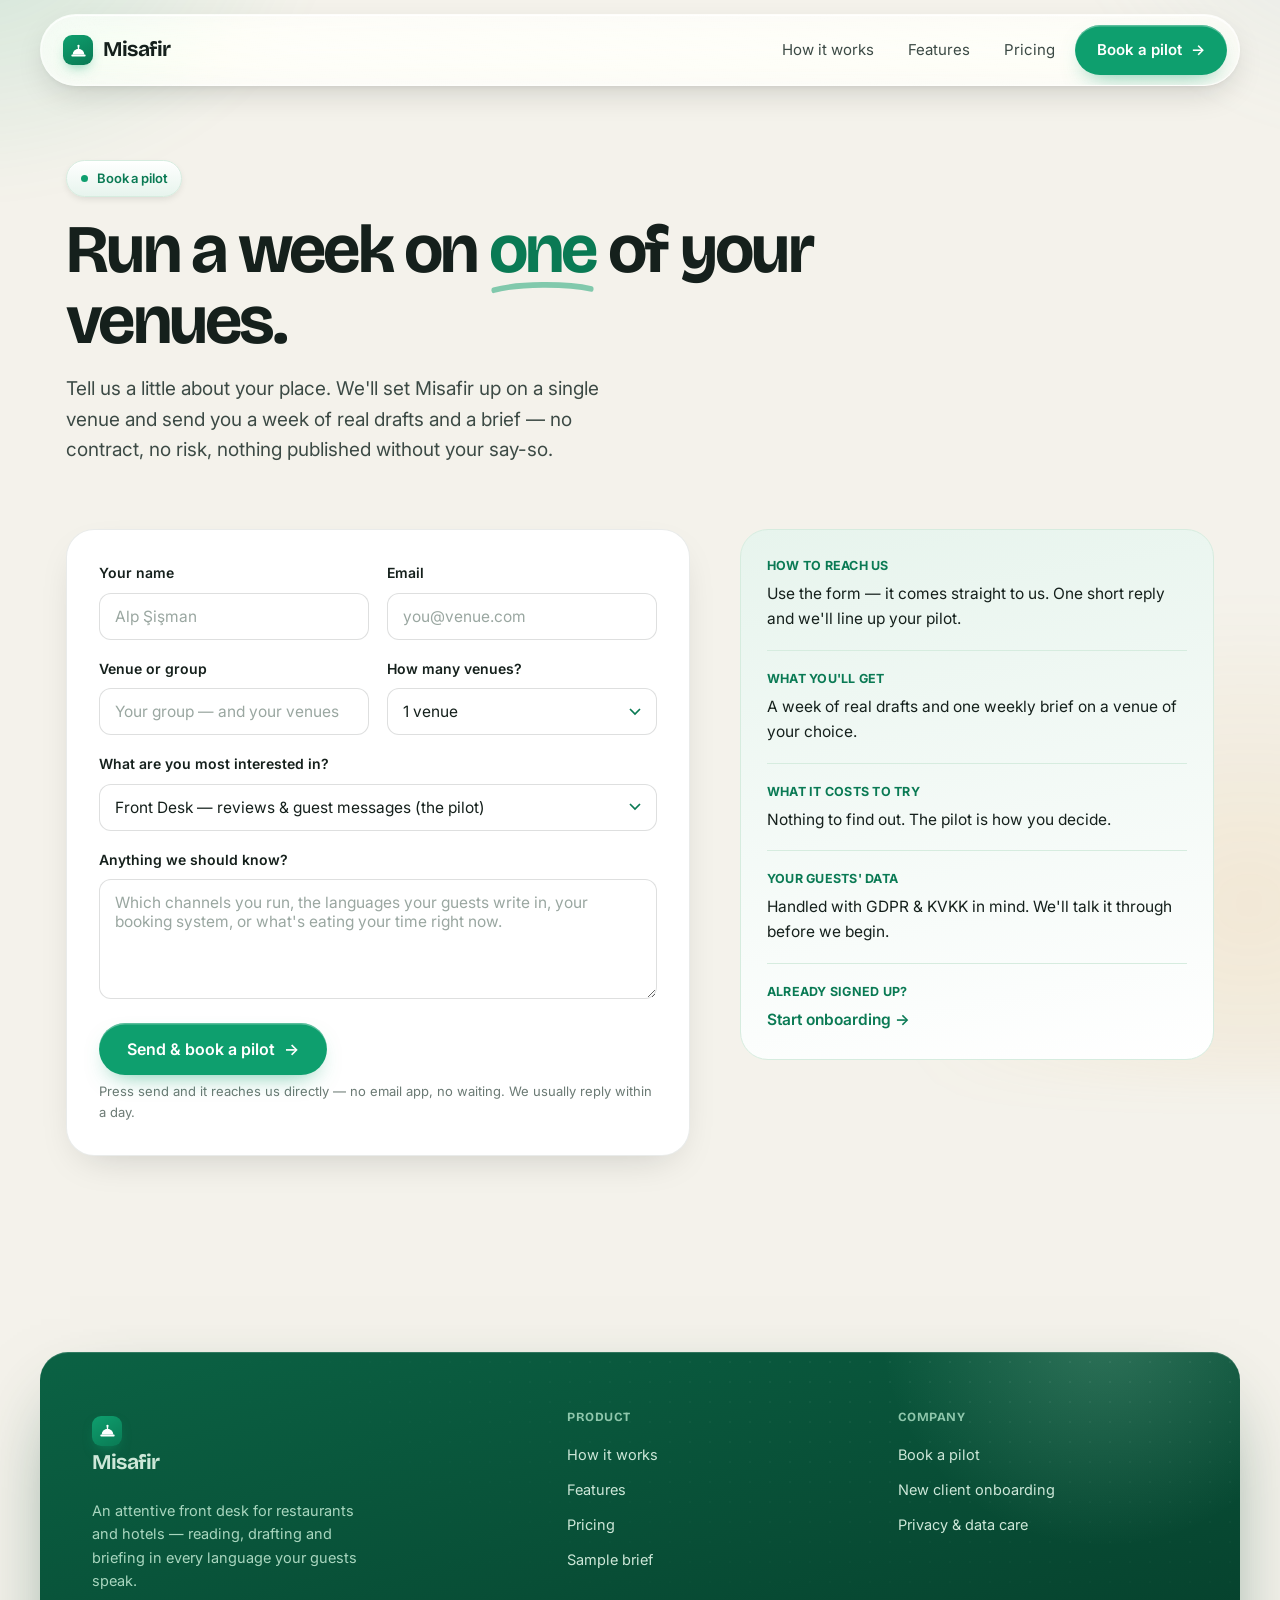
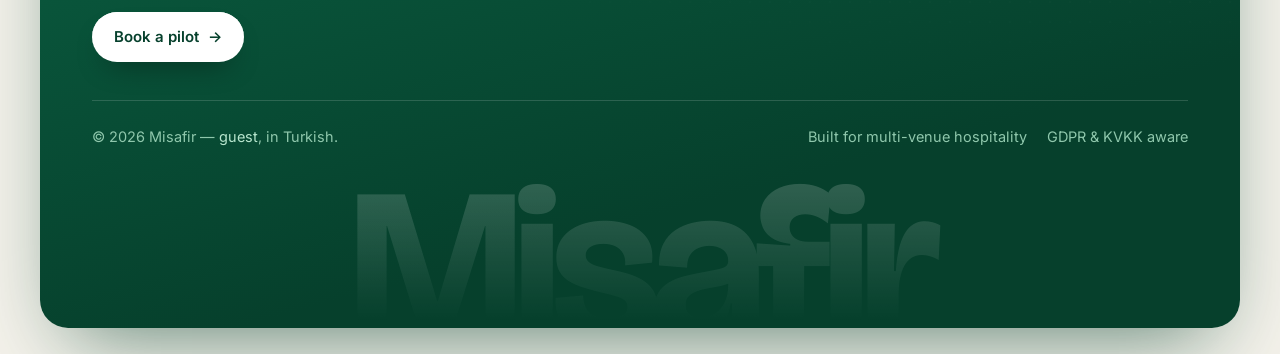
==== contact.html @ 1660e2fe "Finish pass: premium dark footer, hero texture, micro-detail polish The page previously fizzled out " ====
<!DOCTYPE html>
<html lang="en">
<head>
<meta charset="UTF-8" />
<meta name="viewport" content="width=device-width, initial-scale=1.0" />
<title>Book a pilot — Misafir</title>
<meta name="description" content="Book a Misafir pilot. Tell us about your venue or group and we'll set up a week of real drafts and a brief on one of your venues — no contract, no risk." />
<meta property="og:title" content="Book a Misafir pilot" />
<meta property="og:description" content="Tell us about your venues. We'll run a week on one of them and show you real drafts and a brief." />
<link rel="icon" href="favicon.svg" type="image/svg+xml" />
<script>document.documentElement.className+=' js';</script>
<link rel="preconnect" href="https://fonts.googleapis.com">
<link rel="preconnect" href="https://fonts.gstatic.com" crossorigin>
<link href="https://fonts.googleapis.com/css2?family=Bricolage+Grotesque:opsz,wght@12..96,400;12..96,500;12..96,600;12..96,700&family=Inter:wght@400;500;600;700&display=swap" rel="stylesheet">
<link rel="stylesheet" href="assets/style.css" />
</head>
<body>

<nav>
  <div class="wrap nav-inner">
    <a href="index.html" class="brand"><span class="mark"><svg viewBox="0 0 28 28" fill="currentColor" aria-hidden="true"><circle cx="14" cy="7.4" r="1.7"/><rect x="13.1" y="8.4" width="1.8" height="4" rx="0.9"/><path d="M5.5 20a8.5 8.5 0 0 1 17 0Z"/><rect x="3.4" y="19.9" width="21.2" height="2.9" rx="1.45"/></svg></span>Misafir</a>
    <button class="nav-toggle" aria-label="Menu" aria-expanded="false"><span></span><span></span><span></span></button>
    <div class="nav-links">
      <a href="how-it-works.html" data-page="how-it-works.html">How it works</a>
      <a href="index.html#features">Features</a>
      <a href="pricing.html" data-page="pricing.html">Pricing</a>
      <a href="contact.html" class="btn">Book a pilot <span class="arr">→</span></a>
    </div>
  </div>
</nav>

<main>
<header class="page-hero">
  <div class="wrap">
    <span class="eyebrow"><span class="dot"></span>Book a pilot</span>
    <h1 style="margin-top:18px">Run a week on <em>one</em> of your venues.</h1>
    <p>Tell us a little about your place. We'll set Misafir up on a single venue and send you a week of real drafts and a brief — no contract, no risk, nothing published without your say-so.</p>
  </div>
</header>

<section style="padding:24px 0 100px">
  <div class="wrap">
    <div class="contact-cols">
      <div class="card-pad reveal">
        <form id="contact-form" novalidate>
          <div class="form-grid">
            <div class="field"><label>Your name</label><input id="name" name="name" type="text" placeholder="Alp Şişman" required /></div>
            <div class="field"><label>Email</label><input id="email" name="email" type="email" placeholder="you@venue.com" required /></div>
            <div class="field"><label>Venue or group</label><input id="venue" name="venue" type="text" placeholder="Your group — and your venues" /></div>
            <div class="field"><label>How many venues?</label>
              <select id="venues" name="venues"><option>1 venue</option><option>2–3 venues</option><option>4–6 venues</option><option>7+ venues</option></select>
            </div>
            <div class="field full"><label>What are you most interested in?</label>
              <select id="tier" name="tier">
                <option>Front Desk — reviews &amp; guest messages (the pilot)</option>
                <option>Front of House — adds reservations &amp; social</option>
                <option>Maison — adds the weekly owner's brief</option>
                <option>Not sure yet — help me pick</option>
              </select>
            </div>
            <div class="field full"><label>Anything we should know?</label><textarea id="message" name="message" placeholder="Which channels you run, the languages your guests write in, your booking system, or what's eating your time right now."></textarea></div>
          </div>
          <div class="hero-cta" style="margin-top:24px"><button type="submit" class="btn btn-lg">Send &amp; book a pilot <span class="arr">→</span></button></div>
          <p class="form-note">Press send and it reaches us directly — no email app, no waiting. We usually reply within a day.</p>
          <div id="form-status" class="form-status"></div>
        </form>
      </div>

      <aside class="aside-card reveal d1">
        <div class="item"><div class="k">How to reach us</div><div class="v">Use the form — it comes straight to us. One short reply and we'll line up your pilot.</div></div>
        <div class="item"><div class="k">What you'll get</div><div class="v">A week of real drafts and one weekly brief on a venue of your choice.</div></div>
        <div class="item"><div class="k">What it costs to try</div><div class="v">Nothing to find out. The pilot is how you decide.</div></div>
        <div class="item"><div class="k">Your guests' data</div><div class="v">Handled with GDPR &amp; KVKK in mind. We'll talk it through before we begin.</div></div>
        <div class="item"><div class="k">Already signed up?</div><div class="v"><a href="onboarding.html" style="color:var(--brand-deep);font-weight:600">Start onboarding →</a></div></div>
      </aside>
    </div>
  </div>
</section>
</main>

<footer>
  <div class="foot-card">
    <div class="foot-grid">
      <div class="col foot-about">
        <a href="index.html" class="brand"><span class="mark"><svg viewBox="0 0 28 28" fill="currentColor" aria-hidden="true"><circle cx="14" cy="7.4" r="1.7"/><rect x="13.1" y="8.4" width="1.8" height="4" rx="0.9"/><path d="M5.5 20a8.5 8.5 0 0 1 17 0Z"/><rect x="3.4" y="19.9" width="21.2" height="2.9" rx="1.45"/></svg></span>Misafir</a>
        <p>An attentive front desk for restaurants and hotels — reading, drafting and briefing in every language your guests speak.</p>
        <a href="contact.html" class="btn foot-cta">Book a pilot <span class="arr">→</span></a>
      </div>
      <div class="col">
        <h4>Product</h4>
        <a href="how-it-works.html">How it works</a>
        <a href="index.html#features">Features</a>
        <a href="pricing.html">Pricing</a>
        <a href="sample-brief.html">Sample brief</a>
      </div>
      <div class="col">
        <h4>Company</h4>
        <a href="contact.html">Book a pilot</a>
        <a href="onboarding.html">New client onboarding</a>
        <a href="how-it-works.html#trust">Privacy &amp; data care</a>
      </div>
    </div>
    <div class="foot-bottom">
      <div>© <span data-year>2026</span> Misafir — <em>guest</em>, in Turkish.</div>
      <div class="legal"><span>Built for multi-venue hospitality</span><span>GDPR &amp; KVKK aware</span></div>
    </div>
    <div class="foot-mark" aria-hidden="true">Misafir</div>
  </div>
</footer>

<script src="assets/main.js"></script>
</body>
</html>
---- assets/style.css ----
/* ============================================================
   Misafir — AI maître for hospitality
   Design system v2 · "bright atelier"
   Warm-white canvas · emerald accent · big type · soft depth
   ============================================================ */

:root{
  /* surfaces */
  --bg:#F4F2EB;            /* warm paper */
  --bg-2:#FBFAF6;          /* raised */
  --card:#FFFFFF;
  --ink:#15201C;           /* near-black green */
  --ink-2:#3C4A45;
  --muted:#6B7A74;
  --line:rgba(21,32,28,0.09);
  --line-2:rgba(21,32,28,0.14);

  /* brand */
  --brand:#0E9F6E;
  --brand-deep:#0A7A54;
  --brand-ink:#06402C;
  --brand-soft:#E7F4ED;
  --brand-soft-2:#D6ECDF;
  --mint:#B8E6CE;
  --amber:#E5A23B;
  --coral:#F0735A;
  --sky:#7FB8C9;

  /* layout */
  --maxw:1200px;
  --r-sm:12px;
  --r:18px;
  --r-lg:28px;
  --r-pill:999px;

  /* depth */
  --sh-sm:0 1px 2px rgba(16,24,21,.05), 0 4px 12px -4px rgba(16,24,21,.08);
  --sh:0 14px 40px -18px rgba(16,24,21,.22);
  --sh-lg:0 40px 80px -28px rgba(16,24,21,.28);
  --sh-brand:0 24px 60px -22px rgba(14,159,110,.5);

  --ease:cubic-bezier(.18,.86,.36,1);
  --ease-spring:cubic-bezier(.34,1.4,.5,1);
}

*{box-sizing:border-box;margin:0;padding:0}
html{scroll-behavior:smooth}
body{
  background:var(--bg);
  color:var(--ink);
  font-family:"Inter",system-ui,-apple-system,sans-serif;
  font-size:17px;line-height:1.6;
  -webkit-font-smoothing:antialiased;
  text-rendering:optimizeLegibility;
  overflow-x:hidden;position:relative;min-height:100vh;
}
/* soft colour-mesh that lives behind everything */
body::before{
  content:"";position:fixed;inset:-20%;z-index:0;pointer-events:none;
  background:
    radial-gradient(34% 36% at 12% 8%, rgba(14,159,110,0.16), transparent 60%),
    radial-gradient(30% 34% at 92% 4%, rgba(127,184,201,0.14), transparent 62%),
    radial-gradient(36% 40% at 84% 86%, rgba(229,162,59,0.12), transparent 60%);
  filter:blur(20px);
  animation:mesh 26s ease-in-out infinite alternate;
}
@keyframes mesh{from{transform:translate3d(-1.5%,-1%,0) scale(1)}to{transform:translate3d(1.5%,2%,0) scale(1.08)}}
main,nav,footer{position:relative;z-index:1}

h1,h2,h3,h4{font-family:"Bricolage Grotesque","Inter",sans-serif;font-weight:600;line-height:1.04;letter-spacing:-0.03em;color:var(--ink)}
h1{font-weight:700}
em{font-style:normal;color:var(--brand-deep)}
a{color:inherit;text-decoration:none}
img,svg{display:block;max-width:100%}

.wrap{max-width:var(--maxw);margin:0 auto;padding:0 26px}
.eyebrow{display:inline-flex;align-items:center;gap:9px;font-size:13px;font-weight:600;letter-spacing:-0.01em;color:var(--brand-deep);background:var(--brand-soft);border:1px solid var(--brand-soft-2);padding:7px 14px;border-radius:var(--r-pill)}
.eyebrow .dot{width:7px;height:7px;border-radius:50%;background:var(--brand);box-shadow:0 0 0 0 rgba(14,159,110,.5);animation:beacon 2.6s var(--ease) infinite}
@keyframes beacon{0%{box-shadow:0 0 0 0 rgba(14,159,110,.45)}70%{box-shadow:0 0 0 8px rgba(14,159,110,0)}100%{box-shadow:0 0 0 0 rgba(14,159,110,0)}}
.muted{color:var(--muted)}
.center{text-align:center}

/* ---------- buttons ---------- */
.btn{
  position:relative;overflow:hidden;
  display:inline-flex;align-items:center;gap:9px;
  background:var(--brand);color:#fff;font-weight:600;font-size:15px;font-family:"Inter",sans-serif;
  padding:13px 22px;border-radius:var(--r-pill);border:none;cursor:pointer;
  transition:transform .2s var(--ease),box-shadow .2s var(--ease),background .2s var(--ease);
  box-shadow:0 10px 24px -12px rgba(14,159,110,.7);
}
.btn::after{content:"";position:absolute;top:0;left:-130%;width:55%;height:100%;background:linear-gradient(100deg,transparent,rgba(255,255,255,.45),transparent);transform:skewX(-18deg);transition:left .6s var(--ease);pointer-events:none}
.btn:hover::after{left:150%}
.btn:hover{transform:translateY(-2px);background:var(--brand-deep);box-shadow:0 16px 30px -12px rgba(14,159,110,.75)}
.btn:active{transform:translateY(0)}
.btn .arr{transition:transform .2s var(--ease)}
.btn:hover .arr{transform:translateX(4px)}
.btn-ghost{background:var(--card);color:var(--ink);border:1px solid var(--line-2);box-shadow:var(--sh-sm)}
.btn-ghost:hover{background:#fff;border-color:var(--ink);box-shadow:var(--sh-sm)}
.btn-lg{padding:16px 28px;font-size:16px}
.btn-block{width:100%;justify-content:center}

/* ---------- nav · Apple-style liquid glass ---------- */
nav{position:sticky;top:0;z-index:60;padding:14px 16px;transition:padding .3s var(--ease)}
.nav-inner{
  position:relative;overflow:hidden;isolation:isolate;
  display:flex;align-items:center;justify-content:space-between;gap:24px;
  border-radius:var(--r-pill);
  padding:10px 12px 10px 22px;
  /* the glass */
  background:linear-gradient(177deg, rgba(255,255,255,0.55), rgba(255,255,255,0.32));
  backdrop-filter:blur(22px) saturate(200%) brightness(1.07);
  -webkit-backdrop-filter:blur(22px) saturate(200%) brightness(1.07);
  border:1px solid rgba(255,255,255,0.5);
  /* glass thickness: bright inner rim (top-left light) + soft float shadow */
  box-shadow:
    inset 0 1px 1px rgba(255,255,255,0.95),
    inset 0 -8px 18px -10px rgba(255,255,255,0.55),
    inset 0 0 0 1px rgba(255,255,255,0.18),
    0 12px 34px -10px rgba(16,24,21,0.20),
    0 3px 10px -4px rgba(16,24,21,0.10);
  transition:box-shadow .3s var(--ease),background .3s var(--ease),backdrop-filter .3s var(--ease);
}
/* glossy dome highlight across the top edge */
.nav-inner::after{
  content:"";position:absolute;inset:0;border-radius:inherit;pointer-events:none;z-index:0;
  background:radial-gradient(140% 100% at 30% -60%, rgba(255,255,255,0.75), rgba(255,255,255,0) 55%);
  opacity:.7;mix-blend-mode:screen;
}
/* slow liquid specular sweep */
.nav-inner::before{
  content:"";position:absolute;top:-20%;left:-40%;width:45%;height:140%;pointer-events:none;z-index:0;
  background:linear-gradient(105deg, transparent, rgba(255,255,255,0.45) 50%, transparent);
  transform:skewX(-16deg);filter:blur(2px);
  animation:sheen 9s ease-in-out infinite;
}
@keyframes sheen{0%{left:-45%}55%{left:135%}100%{left:135%}}
.nav-inner .brand,.nav-inner .nav-links,.nav-inner .nav-toggle{position:relative;z-index:1}
nav.scrolled .nav-inner{
  background:linear-gradient(177deg, rgba(255,255,255,0.66), rgba(255,255,255,0.44));
  backdrop-filter:blur(28px) saturate(210%) brightness(1.05);
  -webkit-backdrop-filter:blur(28px) saturate(210%) brightness(1.05);
  box-shadow:
    inset 0 1px 1px rgba(255,255,255,1),
    inset 0 -8px 18px -10px rgba(255,255,255,0.6),
    inset 0 0 0 1px rgba(255,255,255,0.22),
    0 16px 40px -10px rgba(16,24,21,0.26),
    0 4px 12px -4px rgba(16,24,21,0.12);
}
@media(prefers-reduced-motion:reduce){.nav-inner::before{display:none}}
.brand{font-family:"Bricolage Grotesque","Inter",sans-serif;font-size:21px;font-weight:700;letter-spacing:-0.02em;display:flex;align-items:center;gap:10px}
.brand .mark{width:30px;height:30px;border-radius:9px;background:linear-gradient(150deg,var(--brand),var(--brand-deep));display:flex;align-items:center;justify-content:center;color:#fff;box-shadow:0 6px 14px -6px rgba(14,159,110,.7);flex:none}
.brand .mark svg{width:19px;height:19px}
.nav-links{display:flex;gap:6px;align-items:center;font-size:15px}
.nav-links a:not(.btn){color:var(--ink-2);padding:9px 14px;border-radius:var(--r-pill);transition:background .15s ease,color .15s ease}
.nav-links a:not(.btn):hover{background:rgba(21,32,28,.05);color:var(--ink)}
.nav-links a.active{color:var(--brand-deep)}
.nav-toggle{display:none;background:none;border:none;cursor:pointer;width:30px;height:24px;position:relative}
.nav-toggle span{position:absolute;left:0;right:0;height:2px;background:var(--ink);border-radius:2px;transition:transform .3s var(--ease),opacity .2s ease}
.nav-toggle span:nth-child(1){top:3px}.nav-toggle span:nth-child(2){top:11px}.nav-toggle span:nth-child(3){top:19px}
.nav-toggle.open span:nth-child(1){transform:translateY(8px) rotate(45deg)}
.nav-toggle.open span:nth-child(2){opacity:0}
.nav-toggle.open span:nth-child(3){transform:translateY(-8px) rotate(-45deg)}
@media(max-width:840px){
  /* on mobile the nav bar must NOT be a containing block (backdrop-filter) or
     clip (overflow) the fixed menu, and must not paint the liquid sheen */
  .nav-inner{overflow:visible;backdrop-filter:none;-webkit-backdrop-filter:none;background:rgba(251,250,246,0.96);box-shadow:var(--sh-sm)}
  .nav-inner::before,.nav-inner::after{display:none}
  nav.scrolled .nav-inner{backdrop-filter:none;-webkit-backdrop-filter:none;background:rgba(251,250,246,0.98);box-shadow:var(--sh)}
  /* these selectors match the .nav-inner … z-index helper's specificity and come
     later, so they actually win (the toggle must sit ABOVE the open menu, and the
     menu must be genuinely fixed rather than the helper's position:relative) */
  .nav-inner .nav-toggle{display:block;z-index:80;margin-right:8px}
  .nav-inner .nav-links{position:fixed;inset:0;width:100%;height:100vh;height:100svh;
    flex-direction:column;justify-content:center;align-items:flex-start;gap:6px;
    background:var(--bg-2);padding:0 40px;
    transform:translateX(100%);transition:transform .38s var(--ease);z-index:70}
  .nav-inner .nav-links.open{transform:translateX(0)}
  .nav-links a:not(.btn){font-family:"Bricolage Grotesque","Inter",sans-serif;font-size:26px;padding:14px 0}
  .nav-links .btn{margin-top:18px}
}

/* ---------- section rhythm ---------- */
section{padding:108px 0;position:relative}
.tint{background:var(--bg-2)}
.brandband{background:var(--brand-ink);color:#EAF4EE}
.sec-head{max-width:54ch;margin-bottom:56px}
.sec-head.center{margin-left:auto;margin-right:auto;text-align:center}
.sec-head h2{font-size:clamp(32px,5vw,54px);margin-top:18px;letter-spacing:-0.035em}
.sec-head p{margin-top:18px;color:var(--muted);font-size:19px;max-width:46ch}
.sec-head.center p{margin-left:auto;margin-right:auto}

/* ---------- hero ---------- */
.hero{padding:64px 0 90px;position:relative;overflow:hidden}
.hero-grid{display:grid;grid-template-columns:1.04fr .96fr;gap:54px;align-items:center}
@media(max-width:940px){.hero-grid{grid-template-columns:1fr;gap:48px}}
.hero-copy{max-width:40ch}
.welcome-line{display:flex;align-items:center;gap:12px;margin-bottom:22px;flex-wrap:wrap}
.welcome-word{font-family:"Bricolage Grotesque","Inter",sans-serif;font-weight:600;font-size:clamp(20px,2.6vw,26px);color:var(--brand-deep);min-height:1.2em;transition:opacity .42s var(--ease),transform .42s var(--ease),filter .42s var(--ease)}
.welcome-tag{font-size:14px;color:var(--muted)}
h1.title{font-size:clamp(40px,4.9vw,60px);line-height:1.03;letter-spacing:-0.035em}
.lede{margin-top:24px;font-size:20px;color:var(--ink-2);max-width:42ch;line-height:1.5}
.hero-cta{margin-top:34px;display:flex;gap:13px;align-items:center;flex-wrap:wrap}
.trust{margin-top:24px;display:flex;align-items:center;gap:10px;font-size:14px;color:var(--muted)}
.trust .av{display:flex}
.trust .av span{width:26px;height:26px;border-radius:50%;border:2px solid var(--bg);margin-left:-8px;background:var(--mint);display:flex;align-items:center;justify-content:center;font-size:11px;font-weight:600;color:var(--brand-ink)}
.trust .av span:first-child{margin-left:0}

/* live multilingual ticker */
.ticker{margin-top:20px;display:inline-flex;align-items:center;gap:11px;font-size:14px;background:var(--card);border:1px solid var(--line);border-radius:var(--r-pill);padding:9px 17px;box-shadow:var(--sh-sm);max-width:100%}
.ticker .label{display:inline-flex;align-items:center;gap:7px;font-weight:700;color:var(--brand-deep);white-space:nowrap}
.ticker .label i{width:7px;height:7px;border-radius:50%;background:var(--brand);box-shadow:0 0 0 0 rgba(14,159,110,.5);animation:beacon 1.8s infinite}
.ticker [data-ticker]{color:var(--ink-2);transition:opacity .35s var(--ease),transform .35s var(--ease);white-space:nowrap;overflow:hidden;text-overflow:ellipsis}

/* "what happens next" micro-flow */
.next-flow{margin-top:24px;display:flex;flex-wrap:wrap;gap:10px 20px}
.next-flow .nx{display:inline-flex;align-items:center;gap:9px;font-size:13.5px;color:var(--ink-2)}
.next-flow .nx b{display:inline-flex;align-items:center;justify-content:center;width:21px;height:21px;border-radius:50%;background:var(--brand-soft);color:var(--brand-deep);font-size:12px;font-weight:700;flex:none}

/* multilingual callout */
.callout{text-align:center}
.callout h2{font-size:clamp(30px,4.6vw,52px);max-width:20ch;margin:0 auto;letter-spacing:-0.035em}
.callout p{margin:18px auto 0;color:var(--muted);font-size:19px;max-width:46ch}
.callout .langs{display:flex;gap:9px;justify-content:center;flex-wrap:wrap;margin-top:26px}
.callout .langs span{background:var(--card);border:1px solid var(--line);border-radius:var(--r-pill);padding:9px 17px;font-size:15px;font-weight:600;color:var(--ink);box-shadow:var(--sh-sm);display:inline-flex;align-items:center;gap:8px}

/* "built for you if" */
.foryou{display:grid;grid-template-columns:repeat(2,1fr);gap:14px 34px;max-width:820px}
@media(max-width:640px){.foryou{grid-template-columns:1fr}}
.foryou li{list-style:none;display:flex;gap:13px;align-items:flex-start;font-size:16.5px;color:var(--ink-2)}
.foryou li svg{width:22px;height:22px;color:var(--brand);flex:none;margin-top:1px}

/* reassurance badges */
.reassure{display:flex;flex-wrap:wrap;justify-content:center;gap:10px;margin-top:26px}
.reassure span{display:inline-flex;align-items:center;gap:8px;font-size:13.5px;font-weight:600;color:var(--brand-deep);background:var(--brand-soft);border:1px solid var(--brand-soft-2);border-radius:var(--r-pill);padding:9px 15px}
.reassure span svg{width:15px;height:15px}

/* founding band */
.founding{position:relative;overflow:hidden;background:var(--bg-2);border:1px solid var(--line);border-radius:var(--r-lg);padding:44px;display:grid;grid-template-columns:1.3fr .7fr;gap:30px;align-items:center;box-shadow:var(--sh-sm)}
@media(max-width:760px){.founding{grid-template-columns:1fr;text-align:center;padding:34px}}
.founding h3{font-size:clamp(24px,3.2vw,34px);letter-spacing:-0.03em}
.founding p{margin-top:12px;color:var(--muted);font-size:16.5px;max-width:46ch}
@media(max-width:760px){.founding p{margin-left:auto;margin-right:auto}}
.founding .badge{justify-self:end}
@media(max-width:760px){.founding .badge{justify-self:center}}
.founding .badge .pill{display:inline-flex;align-items:center;gap:9px;background:var(--brand-soft);color:var(--brand-deep);border:1px solid var(--brand-soft-2);border-radius:var(--r-pill);padding:10px 18px;font-weight:700;font-size:14px}
.founding .badge .pill i{width:8px;height:8px;border-radius:50%;background:var(--brand);animation:beacon 2s infinite}

/* sample brief document */
.doc{max-width:780px;margin:0 auto;background:var(--card);border:1px solid var(--line);border-radius:var(--r-lg);box-shadow:var(--sh-lg);overflow:hidden}
.doc-head{padding:26px 30px;border-bottom:1px solid var(--line);display:flex;justify-content:space-between;align-items:flex-start;gap:16px;background:linear-gradient(180deg,var(--brand-soft),#fff)}
.doc-head h3{font-size:22px}
.doc-head .meta{font-size:13px;color:var(--muted);margin-top:4px}
.doc-head .score{text-align:right;flex:none}
.doc-head .score .n{font-family:"Bricolage Grotesque","Inter",sans-serif;font-weight:700;font-size:30px;color:var(--brand-deep);line-height:1}
.doc-head .score .s{font-size:12px;color:var(--muted)}
.doc-sec{padding:22px 30px;border-bottom:1px solid var(--line)}
.doc-sec:last-child{border-bottom:none}
.doc-sec h4{font-size:12.5px;letter-spacing:.04em;text-transform:uppercase;color:var(--muted);margin-bottom:14px}
.vrow{display:flex;align-items:center;justify-content:space-between;gap:14px;padding:11px 0;border-bottom:1px solid var(--line);font-size:15px}
.vrow:last-child{border-bottom:none}
.vrow .vn{font-weight:600}
.vrow .vt{color:var(--muted);font-size:13.5px}
.vrow .vr{font-family:"Bricolage Grotesque","Inter",sans-serif;font-weight:700;color:var(--ink);display:flex;align-items:center;gap:6px}
.vrow .trend{font-size:12px;font-weight:700;padding:2px 8px;border-radius:var(--r-pill)}
.trend.up{background:var(--brand-soft);color:var(--brand-deep)}
.trend.down{background:#FDE7E2;color:#C0432C}
.trend.flat{background:#EFEDE6;color:var(--muted)}
.theme{display:flex;align-items:center;gap:10px;padding:9px 0;font-size:14.5px;color:var(--ink-2)}
.theme .dot2{width:8px;height:8px;border-radius:50%;flex:none}
.todo{display:flex;gap:11px;padding:10px 0;font-size:15px;color:var(--ink)}
.todo .num{width:22px;height:22px;border-radius:50%;background:var(--brand);color:#fff;font-size:12px;font-weight:700;display:flex;align-items:center;justify-content:center;flex:none}
.doc-note{text-align:center;font-size:13.5px;color:var(--muted);margin-top:18px}

/* hero visual: the morning brief, light */
.hero-visual{position:relative}
.float-chip{position:absolute;z-index:3;background:var(--card);border:1px solid var(--line);box-shadow:var(--sh);border-radius:14px;padding:10px 14px;font-size:13.5px;font-weight:500;display:flex;align-items:center;gap:9px;white-space:nowrap}
.float-chip .flag{width:22px;height:22px;border-radius:50%;background:var(--brand-soft);display:flex;align-items:center;justify-content:center;font-size:12px}
.float-chip.one{top:-22px;right:26px;animation:bob 5s var(--ease) infinite}
.float-chip.two{bottom:-22px;left:10px;animation:bob 6s var(--ease) infinite .6s}
.float-chip.three{bottom:-22px;right:34px;animation:bob 5.5s var(--ease) infinite .3s}
@media(max-width:520px){.float-chip.three{display:none}}
@keyframes bob{0%,100%{transform:translateY(0)}50%{transform:translateY(-9px)}}

.panel{background:var(--card);border:1px solid var(--line);border-radius:var(--r-lg);box-shadow:var(--sh-lg);overflow:hidden}
.panel-top{display:flex;align-items:center;justify-content:space-between;padding:16px 20px;border-bottom:1px solid var(--line)}
.panel-top .t{font-family:"Bricolage Grotesque","Inter",sans-serif;font-weight:600;font-size:16px;display:flex;align-items:center;gap:9px}
.panel-top .t .ic{width:24px;height:24px;border-radius:7px;background:var(--brand-soft);display:flex;align-items:center;justify-content:center;color:var(--brand-deep)}
.panel-top .d{font-size:12.5px;color:var(--muted)}
.panel-body{padding:8px 20px 18px}
.brief-row{display:flex;gap:12px;padding:13px 0;border-bottom:1px solid var(--line);align-items:flex-start;font-size:14.5px}
.brief-row:last-child{border-bottom:none}
.js .brief-row{opacity:0;animation:fadeUp .6s var(--ease) forwards}
.js .brief-row:nth-child(1){animation-delay:.45s}
.js .brief-row:nth-child(2){animation-delay:.6s}
.js .brief-row:nth-child(3){animation-delay:.75s}
.js .brief-row:nth-child(4){animation-delay:.9s}
.chip{flex:none;font-size:10.5px;font-weight:700;letter-spacing:.04em;text-transform:uppercase;padding:4px 9px;border-radius:7px;white-space:nowrap}
.chip.red{background:#FDE7E2;color:#C0432C}
.chip.green{background:var(--brand-soft);color:var(--brand-deep)}
.chip.amber{background:#FBEFD6;color:#9A6A12}
.brief-row .body{color:var(--ink-2)}
.brief-row .body b{color:var(--ink);font-weight:600}
.panel-foot{display:flex;align-items:center;gap:8px;padding:14px 20px;background:var(--brand-soft);font-size:13px;color:var(--brand-ink);font-weight:500}

/* ---------- logo / channel marquee ---------- */
.channels{padding:30px 0;border-top:1px solid var(--line);border-bottom:1px solid var(--line);background:var(--bg-2)}
.channels .wrap{display:flex;align-items:center;gap:26px}
.channels .lbl{flex:none;color:var(--muted);font-size:13px;font-weight:500}
.marquee{position:relative;overflow:hidden;flex:1;-webkit-mask:linear-gradient(90deg,transparent,#000 7%,#000 93%,transparent);mask:linear-gradient(90deg,transparent,#000 7%,#000 93%,transparent)}
.marquee-track{display:flex;align-items:center;gap:40px;width:max-content;animation:marquee 30s linear infinite}
.channels:hover .marquee-track{animation-play-state:paused}
.ch{display:flex;align-items:center;gap:9px;white-space:nowrap;color:var(--ink-2);font-weight:600;font-size:16px;font-family:"Bricolage Grotesque","Inter",sans-serif}
.ch svg{width:19px;height:19px;color:var(--brand-deep)}
@keyframes marquee{from{transform:translateX(0)}to{transform:translateX(-50%)}}
@media(max-width:600px){.channels .lbl{display:none}}

/* ---------- interactive demo ---------- */
.demo-stage{display:grid;grid-template-columns:1fr auto 1fr;gap:24px;align-items:stretch;max-width:1040px;margin:0 auto}
@media(max-width:860px){.demo-stage{grid-template-columns:1fr;gap:16px}}
.stage-col{min-width:0;display:flex;flex-direction:column}
.stage-label{font-size:12.5px;font-weight:600;color:var(--muted);margin-bottom:11px;display:flex;gap:8px;align-items:center}
.stage-label b{color:var(--brand-deep);font-weight:700}
.msg-card{background:var(--card);border:1px solid var(--line);border-radius:var(--r);box-shadow:var(--sh);padding:20px;min-height:230px;display:flex;flex-direction:column;flex:1}
.msg-card.draft{background:linear-gradient(180deg,#fff,var(--brand-soft));border-color:var(--brand-soft-2)}
.msg-head{display:flex;gap:11px;align-items:center;margin-bottom:13px}
.avatar{width:38px;height:38px;border-radius:50%;flex:none;display:flex;align-items:center;justify-content:center;font-family:"Bricolage Grotesque","Inter",sans-serif;font-weight:600;font-size:16px;color:#fff;background:linear-gradient(150deg,var(--sky),#5C97A8)}
.avatar.bot{background:linear-gradient(150deg,var(--brand),var(--brand-deep))}
.msg-name{font-weight:600;font-size:15px}
.msg-meta{font-size:12.5px;color:var(--muted)}
.msg-body{font-size:15.5px;color:var(--ink-2);line-height:1.55;flex:1}
.msg-body.quote{color:var(--ink);font-weight:450}
.msg-body .caret{display:inline-block;width:2px;height:1.05em;background:var(--brand);margin-left:1px;vertical-align:-2px;animation:caret 1s steps(1) infinite}
@keyframes caret{50%{opacity:0}}
.msg-tags{display:flex;gap:8px;flex-wrap:wrap;margin-top:15px;min-height:26px}
.tag-pill{font-size:11.5px;font-weight:600;padding:5px 11px;border-radius:var(--r-pill);background:#EFEDE6;color:var(--ink-2);opacity:0;transform:translateY(6px);transition:opacity .4s var(--ease),transform .4s var(--ease)}
.tag-pill.in{opacity:1;transform:none}
.tag-pill.lang{background:var(--brand-soft);color:var(--brand-deep)}
.tag-pill.neg{background:#FDE7E2;color:#C0432C}
.draft-actions{display:flex;align-items:center;gap:13px;margin-top:16px;padding-top:15px;border-top:1px solid var(--line)}
.mini-approve{border:none;cursor:pointer;font-family:"Inter";font-weight:600;font-size:13.5px;color:#fff;background:var(--brand);padding:9px 16px;border-radius:var(--r-pill);transition:transform .2s var(--ease),background .2s var(--ease);display:inline-flex;align-items:center;gap:7px}
.mini-approve:hover{transform:translateY(-1px);background:var(--brand-deep)}
.mini-approve.done{background:var(--brand-soft);color:var(--brand-deep);cursor:default}
.mini-note{font-size:12.5px;color:var(--muted)}
.stage-flow{display:flex;flex-direction:column;align-items:center;justify-content:center;gap:9px;color:var(--muted)}
@media(max-width:860px){.stage-flow{flex-direction:row}}
.stage-flow .arrowline{width:46px;height:2px;border-radius:2px;background:linear-gradient(90deg,var(--brand),transparent)}
@media(max-width:860px){.stage-flow .arrowline{width:2px;height:26px;background:linear-gradient(180deg,var(--brand),transparent)}}
.stage-flow .pip{width:10px;height:10px;border-radius:50%;background:var(--brand);box-shadow:0 0 0 6px rgba(14,159,110,.14);animation:flowpip 1.8s var(--ease) infinite}
@keyframes flowpip{0%,100%{opacity:.5;transform:scale(.85)}50%{opacity:1;transform:scale(1.15)}}
.stage-flow .lbl{font-size:11px;font-weight:600;letter-spacing:.02em}
.demo-langs{display:flex;align-items:center;justify-content:center;gap:8px;flex-wrap:wrap;margin-top:30px;font-size:13px;color:var(--muted)}
.demo-langs span{margin-right:4px}
.demo-langs button{font-family:"Inter";font-size:13.5px;color:var(--ink-2);background:var(--card);border:1px solid var(--line-2);padding:8px 16px;border-radius:var(--r-pill);cursor:pointer;transition:all .2s var(--ease)}
.demo-langs button:hover{border-color:var(--ink)}
.demo-langs button.active{color:#fff;background:var(--brand);border-color:transparent}
.demo-progress{height:3px;border-radius:3px;background:rgba(21,32,28,.08);max-width:1040px;margin:24px auto 0;overflow:hidden}
.demo-progress i{display:block;height:100%;width:0;background:var(--brand)}

/* ---------- bento grid (capabilities) ---------- */
.bento{display:grid;grid-template-columns:repeat(6,1fr);gap:18px;grid-auto-flow:row dense}
@media(max-width:900px){.bento{grid-template-columns:repeat(2,1fr)}}
@media(max-width:560px){.bento{grid-template-columns:1fr}}
.tile{position:relative;overflow:hidden;background:var(--card);border:1px solid var(--line);border-radius:var(--r-lg);padding:28px;box-shadow:var(--sh-sm);transition:transform .4s var(--ease),box-shadow .4s var(--ease)}
.tile:hover{transform:translateY(-5px);box-shadow:var(--sh)}
.tile.wide{grid-column:span 4}
.tile.half{grid-column:span 3}
.tile.third{grid-column:span 2}
@media(max-width:900px){.tile.wide,.tile.half,.tile.third{grid-column:span 2}}
@media(max-width:560px){.tile.wide,.tile.half,.tile.third{grid-column:span 1}}
.tile .ic{width:42px;height:42px;border-radius:11px;background:var(--brand-soft);display:flex;align-items:center;justify-content:center;color:var(--brand-deep);margin-bottom:16px}
.tile .ic svg{width:21px;height:21px}
.tile h3{font-size:21px;margin-bottom:8px;letter-spacing:-0.02em}
.tile p{font-size:15px;color:var(--muted);line-height:1.5}
.tile.dark{background:linear-gradient(160deg,var(--brand-deep),var(--brand-ink));border:none;color:#EAF4EE}
.tile.dark h3{color:#fff}.tile.dark p{color:#BFE0CF}
.tile.dark .ic{background:rgba(255,255,255,.12);color:#fff}

/* tiny in-tile animations */
.mini-viz{margin-top:18px}
.bars{display:flex;align-items:flex-end;gap:7px;height:62px}
.bars i{flex:1;background:var(--brand-soft-2);border-radius:5px 5px 0 0;animation:grow 3s var(--ease) infinite}
.bars i:nth-child(odd){background:var(--brand)}
.bars i:nth-child(1){animation-delay:0s}.bars i:nth-child(2){animation-delay:.2s}.bars i:nth-child(3){animation-delay:.4s}.bars i:nth-child(4){animation-delay:.6s}.bars i:nth-child(5){animation-delay:.8s}.bars i:nth-child(6){animation-delay:1s}
@keyframes grow{0%,100%{height:24%}50%{height:90%}}
.lanes{display:flex;flex-direction:column;gap:8px;margin-top:16px}
.lane{display:flex;align-items:center;gap:9px;font-size:12.5px;color:var(--ink-2);background:var(--bg-2);border:1px solid var(--line);border-radius:10px;padding:8px 11px;animation:slidein .5s var(--ease) both}
.lane:nth-child(2){animation-delay:.15s}.lane:nth-child(3){animation-delay:.3s}
.lane .d{width:8px;height:8px;border-radius:50%;flex:none}
.stars{display:flex;gap:4px;margin-top:16px;font-size:22px;color:var(--amber)}
.stars span{opacity:.25;animation:pop .4s var(--ease) both}
.stars span:nth-child(1){animation-delay:.1s}.stars span:nth-child(2){animation-delay:.25s}.stars span:nth-child(3){animation-delay:.4s}.stars span:nth-child(4){animation-delay:.55s}.stars span:nth-child(5){animation-delay:.7s}
.stars span.lit{opacity:1}
.approve-viz{display:flex;align-items:center;gap:12px;margin-top:18px;background:var(--bg-2);border:1px solid var(--line);border-radius:12px;padding:12px 14px}
.approve-viz .txt{flex:1;font-size:13px;color:var(--ink-2)}
.approve-viz .sw{width:44px;height:25px;border-radius:var(--r-pill);background:var(--brand);position:relative;flex:none}
.approve-viz .sw::after{content:"";position:absolute;top:3px;left:3px;width:19px;height:19px;border-radius:50%;background:#fff;animation:toggle 3s var(--ease) infinite}
.cycle{margin-top:18px;display:flex;align-items:center;gap:10px;font-family:"Bricolage Grotesque","Inter",sans-serif;font-weight:600;font-size:24px;color:var(--brand-deep);min-height:1.4em}
.cycle .w{transition:opacity .4s var(--ease),transform .4s var(--ease)}
.cycle .flag{font-size:20px}
.live-dot{display:inline-flex;align-items:center;gap:6px;font-size:11px;font-weight:600;color:var(--brand-deep)}
.live-dot i{width:7px;height:7px;border-radius:50%;background:var(--brand);box-shadow:0 0 0 0 rgba(14,159,110,.5);animation:beacon 2s infinite}
@keyframes toggle{0%,40%{left:3px}60%,100%{left:22px}}
@keyframes grow2{}
@media(prefers-reduced-motion:reduce){.bars i,.lane,.stars span,.approve-viz .sw::after,.float-chip{animation:none!important}.stars span{opacity:1}}

/* ---------- stepper (how it works) ---------- */
.steps{display:grid;grid-template-columns:repeat(4,1fr);gap:18px;counter-reset:s}
@media(max-width:880px){.steps{grid-template-columns:repeat(2,1fr)}}
@media(max-width:520px){.steps{grid-template-columns:1fr}}
.step{background:var(--card);border:1px solid var(--line);border-radius:var(--r);padding:26px;box-shadow:var(--sh-sm);transition:transform .35s var(--ease),box-shadow .35s var(--ease)}
.step:hover{transform:translateY(-4px);box-shadow:var(--sh)}
.step .n{width:38px;height:38px;border-radius:11px;background:var(--brand-soft);color:var(--brand-deep);display:flex;align-items:center;justify-content:center;font-family:"Bricolage Grotesque","Inter",sans-serif;font-weight:700;margin-bottom:16px}
.step .n::before{counter-increment:s;content:counter(s)}
.step h3{font-size:18px;margin-bottom:7px}
.step p{font-size:14.5px;color:var(--muted)}

/* ---------- stats ---------- */
.stats{display:grid;grid-template-columns:repeat(4,1fr);gap:18px}
@media(max-width:780px){.stats{grid-template-columns:repeat(2,1fr)}}
.stat{text-align:center;padding:14px}
.stat .big{font-family:"Bricolage Grotesque","Inter",sans-serif;font-weight:700;font-size:clamp(38px,5vw,56px);letter-spacing:-0.04em;color:var(--brand-deep);line-height:1}
.stat .lbl{margin-top:10px;font-size:14.5px;color:var(--muted)}

/* ---------- pricing ---------- */
.tiers{display:grid;grid-template-columns:repeat(3,1fr);gap:20px;align-items:stretch}
@media(max-width:900px){.tiers{grid-template-columns:1fr;max-width:440px;margin:0 auto}}
.tier{background:var(--card);border:1px solid var(--line);border-radius:var(--r-lg);padding:32px 28px;display:flex;flex-direction:column;box-shadow:var(--sh-sm);transition:transform .35s var(--ease),box-shadow .35s var(--ease)}
.tier:hover{transform:translateY(-5px);box-shadow:var(--sh)}
.tier.feature{background:linear-gradient(170deg,var(--brand-deep),var(--brand-ink));color:#EAF4EE;border:none;box-shadow:var(--sh-brand)}
.tier.feature h3,.tier.feature .price .amt{color:#fff}
.tier.feature .who,.tier.feature .price .from,.tier.feature .price .per,.tier.feature .setup{color:#BFE0CF}
.tier.feature li{color:#DCEFE4;border-color:rgba(255,255,255,.14)}
.tier.feature li::before{color:var(--mint)}
.tier.feature .btn{background:#fff;color:var(--brand-ink)}
.tier.feature .btn:hover{background:#EAF4EE}
.tier .rec{font-size:11.5px;letter-spacing:.02em;text-transform:uppercase;font-weight:700;color:var(--brand-deep);margin-bottom:14px}
.tier.feature .rec{color:var(--mint)}
.tier .rec.alt{color:var(--muted)}
.tier h3{font-size:25px;margin-bottom:7px}
.tier .who{color:var(--muted);font-size:14.5px;margin-bottom:22px;min-height:2.7em}
.price{display:flex;align-items:baseline;gap:6px;margin-bottom:4px}
.price .from{font-size:13px;color:var(--muted)}
.price .amt{font-family:"Bricolage Grotesque","Inter",sans-serif;font-weight:700;font-size:44px;letter-spacing:-0.03em}
.price .per{font-size:14px;color:var(--muted)}
.setup{font-size:13.5px;color:var(--muted);margin-bottom:22px}
.tier ul{list-style:none;margin-bottom:26px;flex:1}
.tier li{padding:9px 0 9px 26px;position:relative;font-size:15px;color:var(--ink-2);border-top:1px solid var(--line)}
.tier li:first-child{border-top:none}
.tier li::before{content:"✓";position:absolute;left:0;top:9px;color:var(--brand);font-weight:700}
.tier li.off{opacity:.42}.tier li.off::before{content:"–";color:var(--muted)}
.pricing-note{text-align:center;margin-top:30px;font-size:14.5px;color:var(--muted)}
.pricing-note a{color:var(--brand-deep);font-weight:600}

/* ---------- FAQ ---------- */
.faq{max-width:760px;margin:0 auto}
.faq details{background:var(--card);border:1px solid var(--line);border-radius:16px;margin-bottom:12px;box-shadow:var(--sh-sm);transition:box-shadow .2s ease}
.faq details[open]{box-shadow:var(--sh)}
.faq summary{cursor:pointer;list-style:none;padding:22px 54px 22px 22px;font-family:"Bricolage Grotesque","Inter",sans-serif;font-weight:600;font-size:19px;position:relative}
.faq summary::-webkit-details-marker{display:none}
.faq summary::after{content:"+";position:absolute;right:22px;top:18px;font-size:26px;color:var(--brand);transition:transform .25s var(--ease)}
.faq details[open] summary::after{transform:rotate(45deg)}
.faq .ans{padding:0 22px 24px;color:var(--muted);font-size:16px}

/* ---------- forms (contact + onboarding) ---------- */
.form-grid{display:grid;grid-template-columns:1fr 1fr;gap:18px}
@media(max-width:680px){.form-grid{grid-template-columns:1fr}}
.field{display:flex;flex-direction:column;gap:8px;min-width:0}
.field.full{grid-column:1 / -1}
.field label{font-size:14px;font-weight:600;color:var(--ink)}
.field .hint{font-size:12.5px;color:var(--muted);font-weight:400}
.field input,.field select,.field textarea{
  width:100%;min-width:0;max-width:100%;
  background:var(--card);border:1px solid var(--line-2);border-radius:12px;color:var(--ink);
  font-family:inherit;font-size:15.5px;padding:13px 15px;transition:border-color .2s ease,box-shadow .2s ease;
}
.field select{text-overflow:ellipsis}
.field textarea{resize:vertical;min-height:120px}
.field input::placeholder,.field textarea::placeholder{color:#9AA7A1}
.field input:focus,.field select:focus,.field textarea:focus{outline:none;border-color:var(--brand);box-shadow:0 0 0 4px rgba(14,159,110,.13)}
.field select{appearance:none;background-image:url("data:image/svg+xml,%3Csvg xmlns='http://www.w3.org/2000/svg' width='12' height='8' fill='none'%3E%3Cpath d='M1 1l5 5 5-5' stroke='%230A7A54' stroke-width='1.7'/%3E%3C/svg%3E");background-repeat:no-repeat;background-position:right 15px center}
.form-note{font-size:13px;color:var(--muted);margin-top:6px}
.form-status{margin-top:18px;font-size:15px;padding:14px 16px;border-radius:12px;display:none}
.form-status.ok{display:block;background:var(--brand-soft);border:1px solid var(--brand-soft-2);color:var(--brand-ink)}
.form-status.warn{display:block;background:#FDE7E2;border:1px solid #F3C8BE;color:#9A3520}
.contact-cols{display:grid;grid-template-columns:1fr .76fr;gap:50px;align-items:start}
@media(max-width:880px){.contact-cols{grid-template-columns:1fr;gap:36px}}
.card-pad{background:var(--card);border:1px solid var(--line);border-radius:var(--r-lg);box-shadow:var(--sh);padding:32px}
.aside-card{background:linear-gradient(170deg,var(--brand-soft),#fff);border:1px solid var(--brand-soft-2);border-radius:var(--r-lg);padding:8px 26px}
.aside-card .item{padding:18px 0;border-top:1px solid var(--brand-soft-2)}
.aside-card .item:first-child{border-top:none}
.aside-card .item .k{font-size:12.5px;font-weight:700;letter-spacing:.02em;text-transform:uppercase;color:var(--brand-deep);margin-bottom:6px}
.aside-card .item .v{font-size:15.5px;color:var(--ink)}

/* ---------- onboarding wizard ---------- */
.wiz{max-width:760px;margin:0 auto;scroll-margin-top:96px}
.wiz-steps{display:flex;align-items:center;gap:6px;margin-bottom:30px;flex-wrap:wrap}
.wiz-steps .s{display:flex;align-items:center;gap:9px;font-size:13px;color:var(--muted);font-weight:500}
.wiz-steps .s .num{width:28px;height:28px;border-radius:50%;display:flex;align-items:center;justify-content:center;background:var(--card);border:1px solid var(--line-2);font-weight:700;font-size:13px;transition:all .3s var(--ease)}
.wiz-steps .s.active{color:var(--ink)}
.wiz-steps .s.active .num{background:var(--brand);color:#fff;border-color:transparent}
.wiz-steps .s.done .num{background:var(--brand-soft);color:var(--brand-deep);border-color:var(--brand-soft-2)}
.wiz-steps .bar{flex:1;height:2px;background:var(--line-2);min-width:14px}
.wiz-steps .s.done + .bar{background:var(--brand-soft-2)}
@media(max-width:680px){.wiz-steps .s .txt{display:none}.wiz-steps{justify-content:center}}
.wiz-panel{background:var(--card);border:1px solid var(--line);border-radius:var(--r-lg);box-shadow:var(--sh);padding:34px}
.wiz-step{display:none;animation:fadeUp .5s var(--ease)}
.wiz-step.show{display:block}
.wiz-step h3{font-size:24px;margin-bottom:6px;letter-spacing:-0.025em}
.wiz-step .sub{color:var(--muted);font-size:15.5px;margin-bottom:26px}
.wiz-nav{display:flex;align-items:center;justify-content:space-between;gap:14px;margin-top:30px}
.repeat-venue{border:1px dashed var(--line-2);border-radius:14px;padding:18px;margin-bottom:14px;position:relative;background:var(--bg-2)}
.repeat-venue .rm{position:absolute;top:12px;right:12px;background:none;border:none;color:var(--muted);cursor:pointer;font-size:18px;line-height:1}
.repeat-venue .rm:hover{color:var(--coral)}
.add-venue{background:none;border:1px solid var(--line-2);border-radius:12px;color:var(--brand-deep);font-weight:600;font-family:inherit;font-size:14.5px;padding:11px 16px;cursor:pointer;display:inline-flex;align-items:center;gap:8px;transition:background .2s ease}
.add-venue:hover{background:var(--brand-soft)}
.checks{display:grid;grid-template-columns:1fr 1fr;gap:10px}
@media(max-width:560px){.checks{grid-template-columns:1fr}}
.check{display:flex;align-items:center;gap:11px;padding:13px 15px;border:1px solid var(--line-2);border-radius:12px;cursor:pointer;font-size:15px;transition:border-color .2s ease,background .2s ease}
.check:hover{border-color:var(--brand)}
.check input{width:18px;height:18px;accent-color:var(--brand)}
.check.on{border-color:var(--brand);background:var(--brand-soft)}
.review-list{display:flex;flex-direction:column;gap:2px}
.review-list .rrow{display:flex;justify-content:space-between;gap:18px;padding:12px 0;border-bottom:1px solid var(--line);font-size:14.5px}
.review-list .rrow:last-child{border-bottom:none}
.review-list .rk{color:var(--muted);flex:none}
.review-list .rv{color:var(--ink);text-align:right;font-weight:500}

/* ---------- belief / quote ---------- */
.belief blockquote{font-family:"Bricolage Grotesque","Inter",sans-serif;font-weight:600;font-size:clamp(28px,4vw,46px);line-height:1.12;letter-spacing:-0.03em;max-width:18ch;margin:0 auto;text-align:center}
.belief .by{text-align:center;margin-top:24px;color:var(--muted);font-size:15px}

/* ---------- CTA band ---------- */
.cta{position:relative;overflow:hidden;background:linear-gradient(160deg,var(--brand-deep),var(--brand-ink));color:#EAF4EE;border-radius:var(--r-lg);padding:80px 40px;text-align:center;margin:0 26px}
.cta::before{content:"";position:absolute;top:-40%;right:-10%;width:520px;height:520px;border-radius:50%;background:radial-gradient(circle,rgba(184,230,206,.22),transparent 60%);pointer-events:none}
.cta h2{color:#fff;font-size:clamp(32px,4.6vw,52px);letter-spacing:-0.035em;max-width:18ch;margin:0 auto 18px;position:relative}
.cta p{color:#CDE7D8;max-width:46ch;margin:0 auto 30px;font-size:18px;position:relative}
.cta .hero-cta{justify-content:center;position:relative}
.cta .btn-ghost{background:rgba(255,255,255,.08);color:#fff;border-color:rgba(255,255,255,.25)}
.cta .btn-ghost:hover{background:rgba(255,255,255,.16);border-color:#fff}

/* ---------- footer ---------- */
footer{padding:60px 0 36px;color:var(--muted);font-size:14.5px;margin-top:80px;border-top:1px solid var(--line)}
.foot-grid{display:grid;grid-template-columns:1.5fr 1fr 1fr;gap:40px;margin-bottom:42px}
@media(max-width:720px){.foot-grid{grid-template-columns:1fr 1fr;gap:30px}}
.foot-grid .col h4{font-size:12.5px;letter-spacing:.04em;text-transform:uppercase;color:var(--ink);font-weight:700;margin-bottom:14px}
.foot-grid .col a{display:block;color:var(--muted);padding:6px 0;transition:color .15s ease,transform .15s ease}
.foot-grid .col a:hover{color:var(--brand-deep);transform:translateX(3px)}
.foot-about .brand{margin-bottom:14px}
.foot-about p{max-width:32ch;color:var(--muted)}
.foot-bottom{display:flex;justify-content:space-between;align-items:center;flex-wrap:wrap;gap:14px;padding-top:24px;border-top:1px solid var(--line)}
.foot-bottom .legal{display:flex;gap:20px;flex-wrap:wrap}

/* ---------- reveal ---------- */
.js .reveal{opacity:0;transform:translateY(24px);transition:opacity .7s var(--ease),transform .7s var(--ease)}
.reveal.in{opacity:1;transform:none}
.reveal.d1{transition-delay:.07s}.reveal.d2{transition-delay:.14s}.reveal.d3{transition-delay:.21s}.reveal.d4{transition-delay:.28s}
@keyframes fadeUp{from{opacity:0;transform:translateY(16px)}to{opacity:1;transform:none}}
@keyframes slidein{from{opacity:0;transform:translateX(-12px)}to{opacity:1;transform:none}}
@keyframes pop{from{opacity:0;transform:scale(.6)}to{opacity:1;transform:scale(1)}}

/* ---------- page hero (interior) ---------- */
.page-hero{padding:60px 0 40px;position:relative}
.page-hero h1{font-size:clamp(40px,5.6vw,68px);max-width:18ch;letter-spacing:-0.04em}
.page-hero p{margin-top:18px;font-size:19px;color:var(--ink-2);max-width:48ch}

/* hero entrance */
.js .hero-copy>*{opacity:0;animation:fadeUp .8s var(--ease) forwards}
.js .hero-copy>*:nth-child(1){animation-delay:.05s}
.js .hero-copy>*:nth-child(2){animation-delay:.13s}
.js .hero-copy>*:nth-child(3){animation-delay:.21s}
.js .hero-copy>*:nth-child(4){animation-delay:.29s}
.js .hero-copy>*:nth-child(5){animation-delay:.37s}
.js .hero-visual{opacity:0;animation:fadeOnly 1s var(--ease) .2s forwards}
@keyframes fadeOnly{from{opacity:0}to{opacity:1}}

@media(prefers-reduced-motion:reduce){
  *{animation:none!important;transition:none!important;scroll-behavior:auto!important}
  .js .reveal{opacity:1;transform:none}
  .js .hero-copy>*,.js .hero-visual,.js .brief-row,.tag-pill{opacity:1;transform:none}
}

/* =====================================================================
   v3 polish — depth · colour · 3D · channel motion
   ===================================================================== */
:root{
  --violet:#6E63E8;--violet-soft:#ECEAFB;
  --sky-soft:#E2EFF4;--amber-soft:#FBF0DA;--coral-soft:#FDE7E2;
}

/* eyebrow pill with a little dimension */
.eyebrow{background:linear-gradient(180deg,#ffffff,var(--brand-soft));box-shadow:inset 0 1px 0 rgba(255,255,255,.9),0 3px 8px -3px rgba(16,24,21,.16)}

/* colourful icon tints (per feature category) */
.ic.c-green{background:var(--brand-soft);color:var(--brand-deep)}
.ic.c-amber{background:var(--amber-soft);color:#B07714}
.ic.c-sky{background:var(--sky-soft);color:#3B7C90}
.ic.c-coral{background:var(--coral-soft);color:#C0432C}
.ic.c-violet{background:var(--violet-soft);color:var(--violet)}
.tile .ic,.cap h3 .ic,.pillar .ic,.step .n{box-shadow:inset 0 1px 0 rgba(255,255,255,.75),0 6px 14px -8px rgba(16,24,21,.25)}

/* deeper, less-flat tiles + 3D tilt */
.tile{background:linear-gradient(180deg,#ffffff,#FAF8F3);box-shadow:var(--sh-sm)}
.tilt{transform-style:preserve-3d;transition:transform .2s var(--ease),box-shadow .3s var(--ease)}
.tilt .ic,.tilt h3,.tilt p,.tilt .mini-viz,.tilt .lanes,.tilt .cycle,.tilt .approve-viz{transform:translateZ(28px)}
.tile.dark{background:linear-gradient(160deg,var(--brand-deep),var(--brand-ink))}

/* segmented audience toggle */
.aud{display:flex;justify-content:center;gap:6px;margin:0 auto 38px;padding:6px;border-radius:var(--r-pill);background:var(--card);border:1px solid var(--line);box-shadow:var(--sh-sm);width:max-content;max-width:100%}
.aud button{font-family:"Inter";font-size:15px;font-weight:600;color:var(--ink-2);background:none;border:none;border-radius:var(--r-pill);padding:10px 22px;cursor:pointer;display:inline-flex;align-items:center;gap:8px;transition:color .2s var(--ease)}
.aud button .e{font-size:16px}
.aud button.on{color:#fff;background:linear-gradient(180deg,var(--brand),var(--brand-deep));box-shadow:0 8px 18px -8px rgba(14,159,110,.7)}
.aud-panel{display:none;animation:fadeUp .5s var(--ease)}
.aud-panel.show{display:block}
.aud-cols{display:grid;grid-template-columns:1fr 1fr;gap:18px}
@media(max-width:760px){.aud-cols{grid-template-columns:1fr}}
.aud-card{position:relative;overflow:hidden;background:linear-gradient(180deg,#ffffff,#FAF8F3);border:1px solid var(--line);border-radius:var(--r-lg);padding:26px;box-shadow:var(--sh-sm)}
.aud-card h4{font-size:19px;margin-bottom:6px;display:flex;align-items:center;gap:10px}
.aud-card h4 .e{font-size:22px}
.aud-card ul{list-style:none;margin-top:14px}
.aud-card li{position:relative;padding:7px 0 7px 26px;font-size:15px;color:var(--ink-2)}
.aud-card li::before{content:"";position:absolute;left:3px;top:14px;width:7px;height:7px;border-radius:50%;background:var(--brand)}
.aud-card .rib{position:absolute;top:0;right:0;width:120px;height:120px;border-radius:50%;filter:blur(30px);opacity:.5;pointer-events:none}

/* ---------- channel motion cards ---------- */
.motion-grid{display:grid;grid-template-columns:repeat(3,1fr);gap:20px}
@media(max-width:880px){.motion-grid{grid-template-columns:1fr;max-width:440px;margin:0 auto}}
.mcard{position:relative;overflow:hidden;background:linear-gradient(180deg,#ffffff,#FAF8F3);border:1px solid var(--line);border-radius:var(--r-lg);box-shadow:var(--sh);padding:20px;min-height:300px;display:flex;flex-direction:column}
.mc-head{display:flex;align-items:center;gap:11px;margin-bottom:16px}
.mc-ic{width:38px;height:38px;border-radius:11px;display:flex;align-items:center;justify-content:center;color:#fff;flex:none;box-shadow:0 8px 16px -8px rgba(16,24,21,.4)}
.mc-ic svg{width:20px;height:20px}
.mc-t{font-weight:700;font-size:15px;font-family:"Bricolage Grotesque","Inter",sans-serif}
.mc-s{font-size:12.5px;color:var(--muted)}

/* WhatsApp thread */
.wa-body{display:flex;flex-direction:column;gap:9px;flex:1;justify-content:flex-end}
.bub{max-width:82%;padding:9px 13px;font-size:13px;line-height:1.4;border-radius:15px;opacity:0}
.bub.in{align-self:flex-start;background:#EFF1EE;color:var(--ink);border-bottom-left-radius:5px}
.bub.out{align-self:flex-end;background:linear-gradient(180deg,#2BC36F,#12A75C);color:#fff;border-bottom-right-radius:5px;box-shadow:0 8px 16px -8px rgba(18,167,92,.6)}
.bub.b1{animation:waB1 8s var(--ease) infinite}
.typing{align-self:flex-end;display:flex;gap:4px;padding:11px 14px;background:linear-gradient(180deg,#2BC36F,#12A75C);border-radius:15px;border-bottom-right-radius:5px;opacity:0;animation:waType 8s var(--ease) infinite}
.typing span{width:6px;height:6px;border-radius:50%;background:rgba(255,255,255,.9);animation:dot 1.2s infinite}
.typing span:nth-child(2){animation-delay:.15s}.typing span:nth-child(3){animation-delay:.3s}
.bub.b2{animation:waB2 8s var(--ease) infinite}
.bub.b3{animation:waB3 8s var(--ease) infinite}
@keyframes dot{0%,60%,100%{opacity:.35;transform:translateY(0)}30%{opacity:1;transform:translateY(-3px)}}
@keyframes waB1{0%,4%{opacity:0;transform:translateY(8px)}9%,92%{opacity:1;transform:none}97%,100%{opacity:0}}
@keyframes waType{0%,26%{opacity:0}30%,44%{opacity:1}48%,100%{opacity:0}}
@keyframes waB2{0%,48%{opacity:0;transform:translateY(8px)}54%,92%{opacity:1;transform:none}97%,100%{opacity:0}}
@keyframes waB3{0%,66%{opacity:0;transform:translateY(8px)}72%,92%{opacity:1;transform:none}97%,100%{opacity:0}}

/* Email inbox triage */
.mail-body{display:flex;flex-direction:column;gap:10px;flex:1;justify-content:center}
.mrow{display:flex;align-items:center;gap:11px;padding:12px 13px;background:#fff;border:1px solid var(--line);border-radius:12px;font-size:13.5px;color:var(--ink-2);box-shadow:var(--sh-sm);opacity:0}
.mrow .mtag{font-size:10.5px;font-weight:700;letter-spacing:.03em;text-transform:uppercase;padding:4px 9px;border-radius:6px;flex:none;opacity:0;transform:scale(.8)}
.mtag.green{background:var(--brand-soft);color:var(--brand-deep)}
.mtag.amber{background:var(--amber-soft);color:#B07714}
.mtag.sky{background:var(--sky-soft);color:#3B7C90}
.mrow.m1{animation:mRow 8s var(--ease) infinite}
.mrow.m2{animation:mRow 8s var(--ease) .35s infinite}
.mrow.m3{animation:mRow 8s var(--ease) .7s infinite}
.mrow.m1 .mtag{animation:mTag 8s var(--ease) 1.2s infinite}
.mrow.m2 .mtag{animation:mTag 8s var(--ease) 1.55s infinite}
.mrow.m3 .mtag{animation:mTag 8s var(--ease) 1.9s infinite}
@keyframes mRow{0%,4%{opacity:0;transform:translateX(-12px)}12%,92%{opacity:1;transform:none}97%,100%{opacity:0}}
@keyframes mTag{0%,12%{opacity:0;transform:scale(.8)}20%,92%{opacity:1;transform:scale(1)}97%,100%{opacity:0}}

/* Review → reply */
.rev-body{flex:1;display:flex;flex-direction:column;justify-content:center;gap:10px}
.rev-stars{font-size:20px;letter-spacing:3px;color:var(--amber);background:linear-gradient(90deg,var(--amber) 0 0) no-repeat;background-size:0% 100%;-webkit-background-clip:text;background-clip:text;color:#E7E2D6;animation:revStars 8s var(--ease) infinite}
.rev-text{font-size:14px;color:var(--ink);font-style:italic;opacity:0;animation:revText 8s var(--ease) infinite}
.rev-reply{font-size:13px;color:var(--ink-2);background:var(--brand-soft);border:1px solid var(--brand-soft-2);border-radius:12px;border-top-left-radius:4px;padding:11px 13px;opacity:0;transform:translateY(12px);animation:revReply 8s var(--ease) infinite}
.rev-reply b{color:var(--brand-deep)}
@keyframes revStars{0%,6%{background-size:0% 100%;-webkit-text-fill-color:#E7E2D6}24%,92%{background-size:100% 100%;-webkit-text-fill-color:transparent}97%,100%{background-size:0% 100%;-webkit-text-fill-color:#E7E2D6}}
@keyframes revText{0%,26%{opacity:0}34%,92%{opacity:1}97%,100%{opacity:0}}
@keyframes revReply{0%,52%{opacity:0;transform:translateY(12px)}60%,92%{opacity:1;transform:none}97%,100%{opacity:0}}

/* ---------- CTA redesign: compact, deep, glowing ---------- */
.cta{
  position:relative;overflow:hidden;max-width:940px;margin:0 auto;
  padding:54px 44px;border-radius:var(--r-lg);text-align:center;
  background:linear-gradient(155deg,#0FB07A 0%,var(--brand-deep) 46%,var(--brand-ink) 100%);
  color:#EAF4EE;
  box-shadow:0 30px 70px -28px rgba(6,64,44,.7),inset 0 1px 0 rgba(255,255,255,.22),inset 0 -30px 60px -30px rgba(0,0,0,.35);
}
.cta::before{content:"";position:absolute;top:-50%;left:50%;transform:translateX(-50%);width:520px;height:420px;background:radial-gradient(circle,rgba(184,230,206,.35),transparent 62%);pointer-events:none;animation:breathe 9s ease-in-out infinite}
.cta::after{content:"";position:absolute;inset:0;pointer-events:none;background-image:radial-gradient(rgba(255,255,255,.10) 1px,transparent 1.4px);background-size:18px 18px;mask:radial-gradient(120% 90% at 50% 0%,#000,transparent 75%);-webkit-mask:radial-gradient(120% 90% at 50% 0%,#000,transparent 75%);opacity:.5}
@keyframes breathe{0%,100%{opacity:.7;transform:translateX(-50%) scale(1)}50%{opacity:1;transform:translateX(-50%) scale(1.12)}}
.cta h2{color:#fff;font-size:clamp(27px,3.4vw,40px);letter-spacing:-0.03em;max-width:20ch;margin:0 auto 14px;position:relative}
.cta p{color:#CDE7D8;max-width:44ch;margin:0 auto 26px;font-size:16.5px;position:relative}
.cta .hero-cta{justify-content:center;position:relative}
.cta .btn-ghost{background:rgba(255,255,255,.1);color:#fff;border-color:rgba(255,255,255,.3);backdrop-filter:blur(6px)}
.cta .btn-ghost:hover{background:rgba(255,255,255,.2);border-color:#fff}

/* colour on chips in the hero panel */
.chip.red{background:linear-gradient(180deg,#FDEAE5,#FBDDD5);color:#C0432C}
.chip.green{background:linear-gradient(180deg,#E9F6EF,#DCEFE4);color:var(--brand-deep)}
.chip.amber{background:linear-gradient(180deg,#FBF1DA,#F7E8C6);color:#9A6A12}

/* founding badge a touch richer */
.founding{background:linear-gradient(180deg,#ffffff,#FAF8F3)}

/* pricing restaurants/hotels toggle */
.price-block[hidden]{display:none}
.pricing-toggle{margin-bottom:34px}
.tier .floor{font-size:12.5px;color:var(--muted);margin:-2px 0 4px}
.tier.feature .floor{color:#BFE0CF}

/* =====================================================================
   v4 finish pass — premium footer · texture · micro-details
   ===================================================================== */

/* ---------- global finish ---------- */
::selection{background:var(--brand);color:#fff}
html{scrollbar-color:#B9C4BE transparent}
::-webkit-scrollbar{width:12px;height:12px}
::-webkit-scrollbar-track{background:transparent}
::-webkit-scrollbar-thumb{background:#C2CCC6;border-radius:8px;border:3px solid var(--bg)}
::-webkit-scrollbar-thumb:hover{background:var(--brand-deep)}
a:focus-visible,button:focus-visible,input:focus-visible,select:focus-visible,textarea:focus-visible,summary:focus-visible{outline:3px solid rgba(14,159,110,.45);outline-offset:2px;border-radius:6px}
section[id],[id]{scroll-margin-top:104px}

/* ---------- hero texture + headline flourish ---------- */
.hero::before{
  content:"";position:absolute;inset:0;z-index:-1;pointer-events:none;
  background-image:radial-gradient(rgba(21,32,28,.14) 1px,transparent 1.35px);
  background-size:22px 22px;
  -webkit-mask:radial-gradient(85% 75% at 68% 18%,#000 0%,transparent 72%);
  mask:radial-gradient(85% 75% at 68% 18%,#000 0%,transparent 72%);
}
.hero{isolation:isolate}
h1 em{position:relative;display:inline-block}
h1 em::after{
  content:"";position:absolute;left:2%;right:2%;bottom:-0.12em;height:0.22em;pointer-events:none;
  background:url("data:image/svg+xml,%3Csvg xmlns='http://www.w3.org/2000/svg' viewBox='0 0 120 12' preserveAspectRatio='none'%3E%3Cpath d='M3 9 C 32 3.5, 88 3.5, 117 8' stroke='%230E9F6E' stroke-width='4.5' stroke-opacity='.5' fill='none' stroke-linecap='round'/%3E%3C/svg%3E") no-repeat center/100% 100%;
}
.cta h2 em::after,.tier h2 em::after{display:none}

/* ---------- buttons: subtle inner highlight ---------- */
.btn{box-shadow:inset 0 1.5px 0 rgba(255,255,255,.32),0 10px 24px -12px rgba(14,159,110,.7)}
.btn-ghost{box-shadow:inset 0 1.5px 0 rgba(255,255,255,.9),var(--sh-sm)}

/* ---------- stats as cards ---------- */
.stats{gap:16px}
.stat{background:linear-gradient(180deg,#fff,#FAF8F3);border:1px solid var(--line);border-radius:var(--r);box-shadow:var(--sh-sm);padding:32px 18px;transition:transform .35s var(--ease),box-shadow .35s var(--ease),border-color .35s var(--ease)}
.stat:hover{transform:translateY(-4px);box-shadow:var(--sh);border-color:rgba(14,159,110,.3)}

/* ---------- hover refinements ---------- */
.tile:hover,.mcard:hover,.tier:hover,.aud-card:hover{border-color:rgba(14,159,110,.32)}
.faq details{transition:box-shadow .25s ease,border-color .25s ease}
.faq details:hover{box-shadow:var(--sh);border-color:rgba(14,159,110,.3)}
.faq summary{transition:color .2s ease}
.faq summary:hover{color:var(--brand-deep)}
.foot-grid .col a{padding:6px 0}

/* ---------- footer v2: dark emerald card + watermark ---------- */
footer{border-top:none;padding:0 16px 26px;margin-top:96px;color:#BFE0CF;font-size:14.5px}
.foot-card{
  position:relative;overflow:hidden;max-width:var(--maxw);margin:0 auto;
  background:linear-gradient(165deg,#0B6244 0%,var(--brand-ink) 70%);
  border-radius:var(--r-lg);padding:58px 52px 34px;
  box-shadow:0 34px 80px -30px rgba(6,64,44,.65),inset 0 1px 0 rgba(255,255,255,.16);
}
.foot-card::before{content:"";position:absolute;top:-45%;right:-12%;width:560px;height:460px;border-radius:50%;background:radial-gradient(circle,rgba(184,230,206,.22),transparent 62%);pointer-events:none}
.foot-card::after{content:"";position:absolute;inset:0;pointer-events:none;background-image:radial-gradient(rgba(255,255,255,.09) 1px,transparent 1.4px);background-size:20px 20px;-webkit-mask:radial-gradient(110% 80% at 85% 0%,#000,transparent 70%);mask:radial-gradient(110% 80% at 85% 0%,#000,transparent 70%);opacity:.7}
.foot-card>*{position:relative;z-index:1}
.foot-card .foot-grid{margin-bottom:38px}
.foot-card .brand{color:#fff}
.foot-card .foot-about p{color:#A9D6BF;max-width:32ch}
.foot-card .col h4{color:#8FC7AC}
.foot-card .col a{color:#CDE7D8}
.foot-card .col a:hover{color:#fff;transform:translateX(3px)}
.foot-card em{color:var(--mint)}
.foot-cta{margin-top:20px;background:#fff;color:var(--brand-ink);box-shadow:inset 0 1.5px 0 rgba(255,255,255,.9),0 14px 30px -14px rgba(0,0,0,.45)}
.foot-cta:hover{background:var(--mint);color:var(--brand-ink)}
.foot-card .foot-bottom{border-top:1px solid rgba(255,255,255,.15);color:#8FC7AC;padding-top:24px}
.foot-mark{
  font-family:"Bricolage Grotesque","Inter",sans-serif;font-weight:700;letter-spacing:-0.05em;
  font-size:clamp(58px,17vw,224px);line-height:.78;text-align:center;margin:34px -10px -58px;
  background:linear-gradient(180deg,rgba(255,255,255,.17),rgba(255,255,255,0) 82%);
  -webkit-background-clip:text;background-clip:text;color:transparent;
  user-select:none;pointer-events:none;white-space:nowrap;
}
@media(max-width:720px){
  .foot-card{padding:42px 26px 28px}
  .foot-mark{margin-bottom:-34px}
}

/* footer CTA must not inherit the column-link block/color treatment */
.foot-card .col a.foot-cta{display:inline-flex;width:auto;color:var(--brand-ink);padding:13px 22px}
.foot-card .col a.foot-cta:hover{color:var(--brand-ink);transform:translateY(-2px)}
@media(max-width:720px){.foot-card .foot-about{grid-column:1 / -1}}
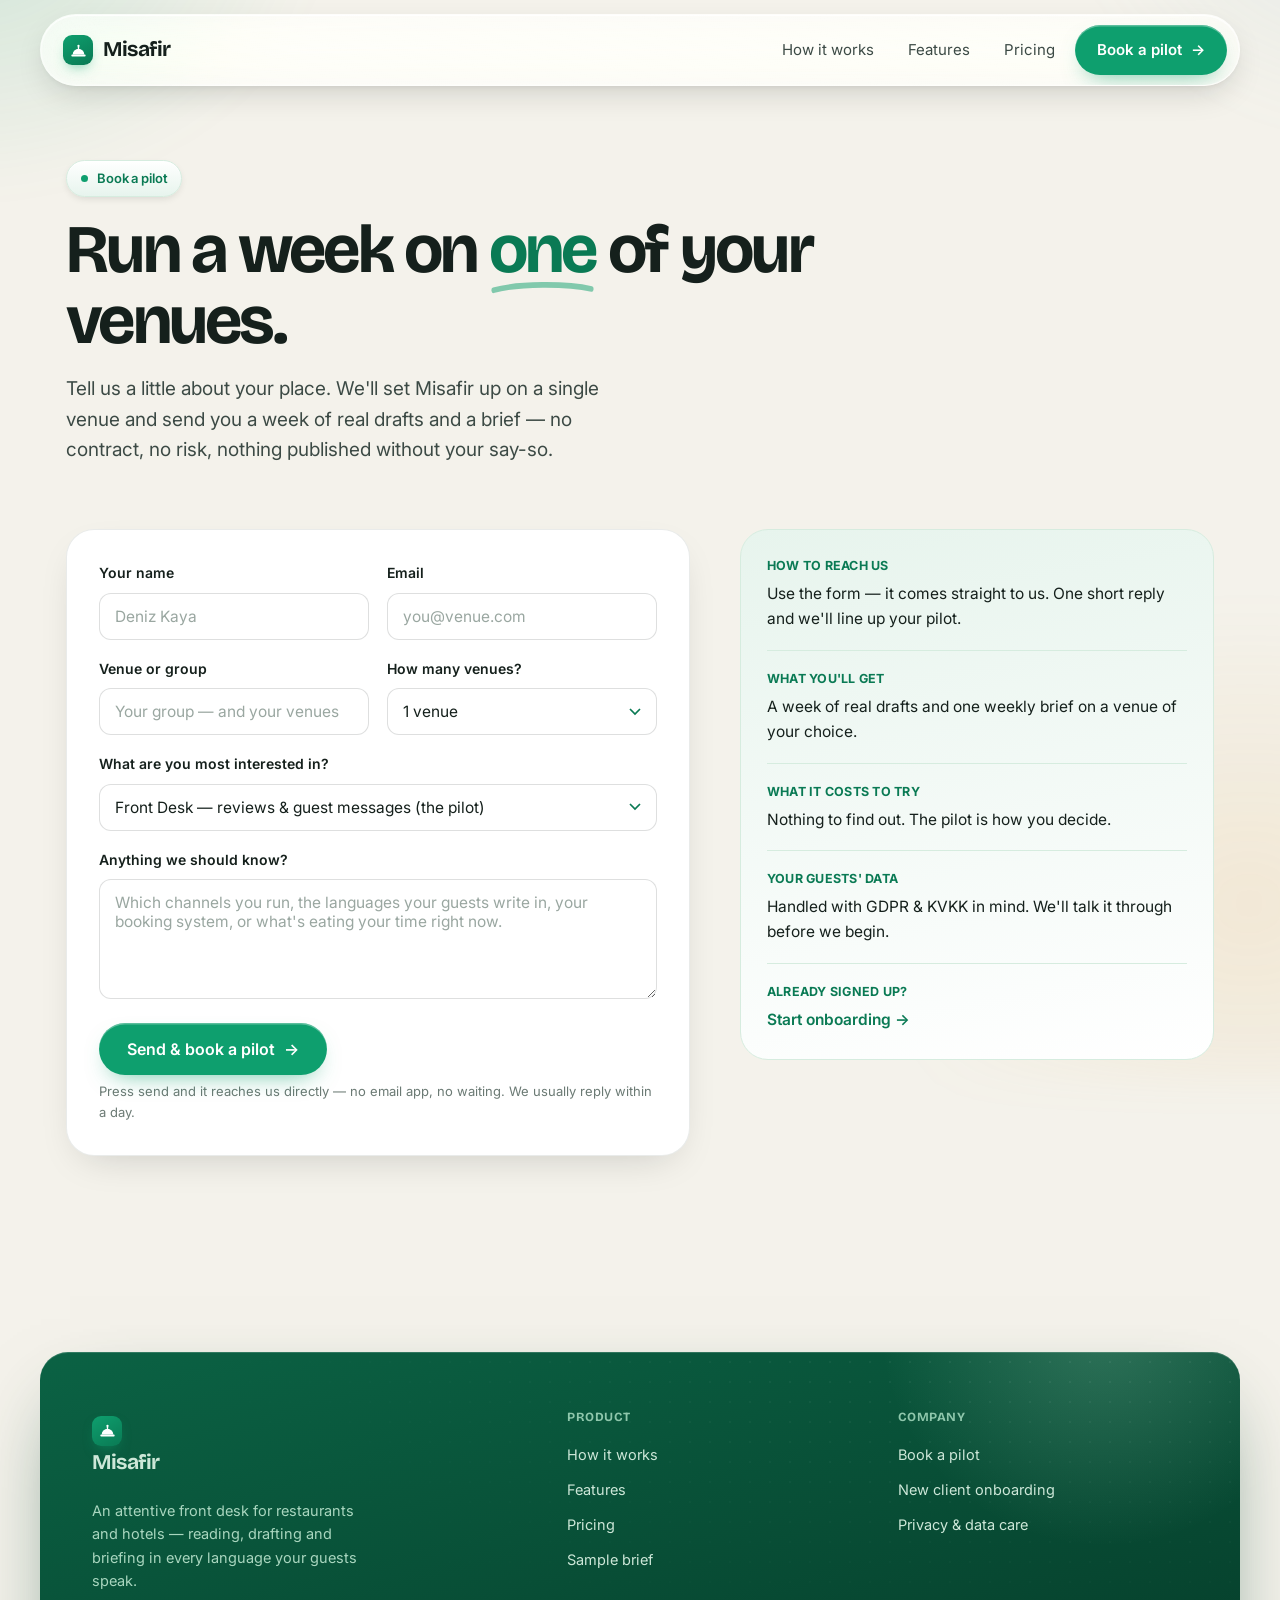
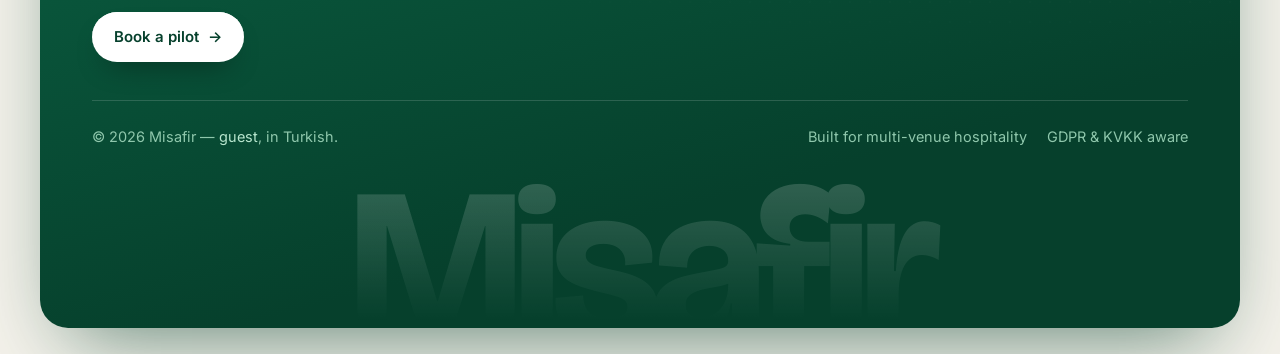
==== commit daf56aac: "Remove personal names from the Misafir site - Contact & onboarding form name placeholders: "Alp Şişm" ====
--- a/contact.html
+++ b/contact.html
@@ -44,7 +44,7 @@
       <div class="card-pad reveal">
         <form id="contact-form" novalidate>
           <div class="form-grid">
-            <div class="field"><label>Your name</label><input id="name" name="name" type="text" placeholder="Alp Şişman" required /></div>
+            <div class="field"><label>Your name</label><input id="name" name="name" type="text" placeholder="Deniz Kaya" required /></div>
             <div class="field"><label>Email</label><input id="email" name="email" type="email" placeholder="you@venue.com" required /></div>
             <div class="field"><label>Venue or group</label><input id="venue" name="venue" type="text" placeholder="Your group — and your venues" /></div>
             <div class="field"><label>How many venues?</label>
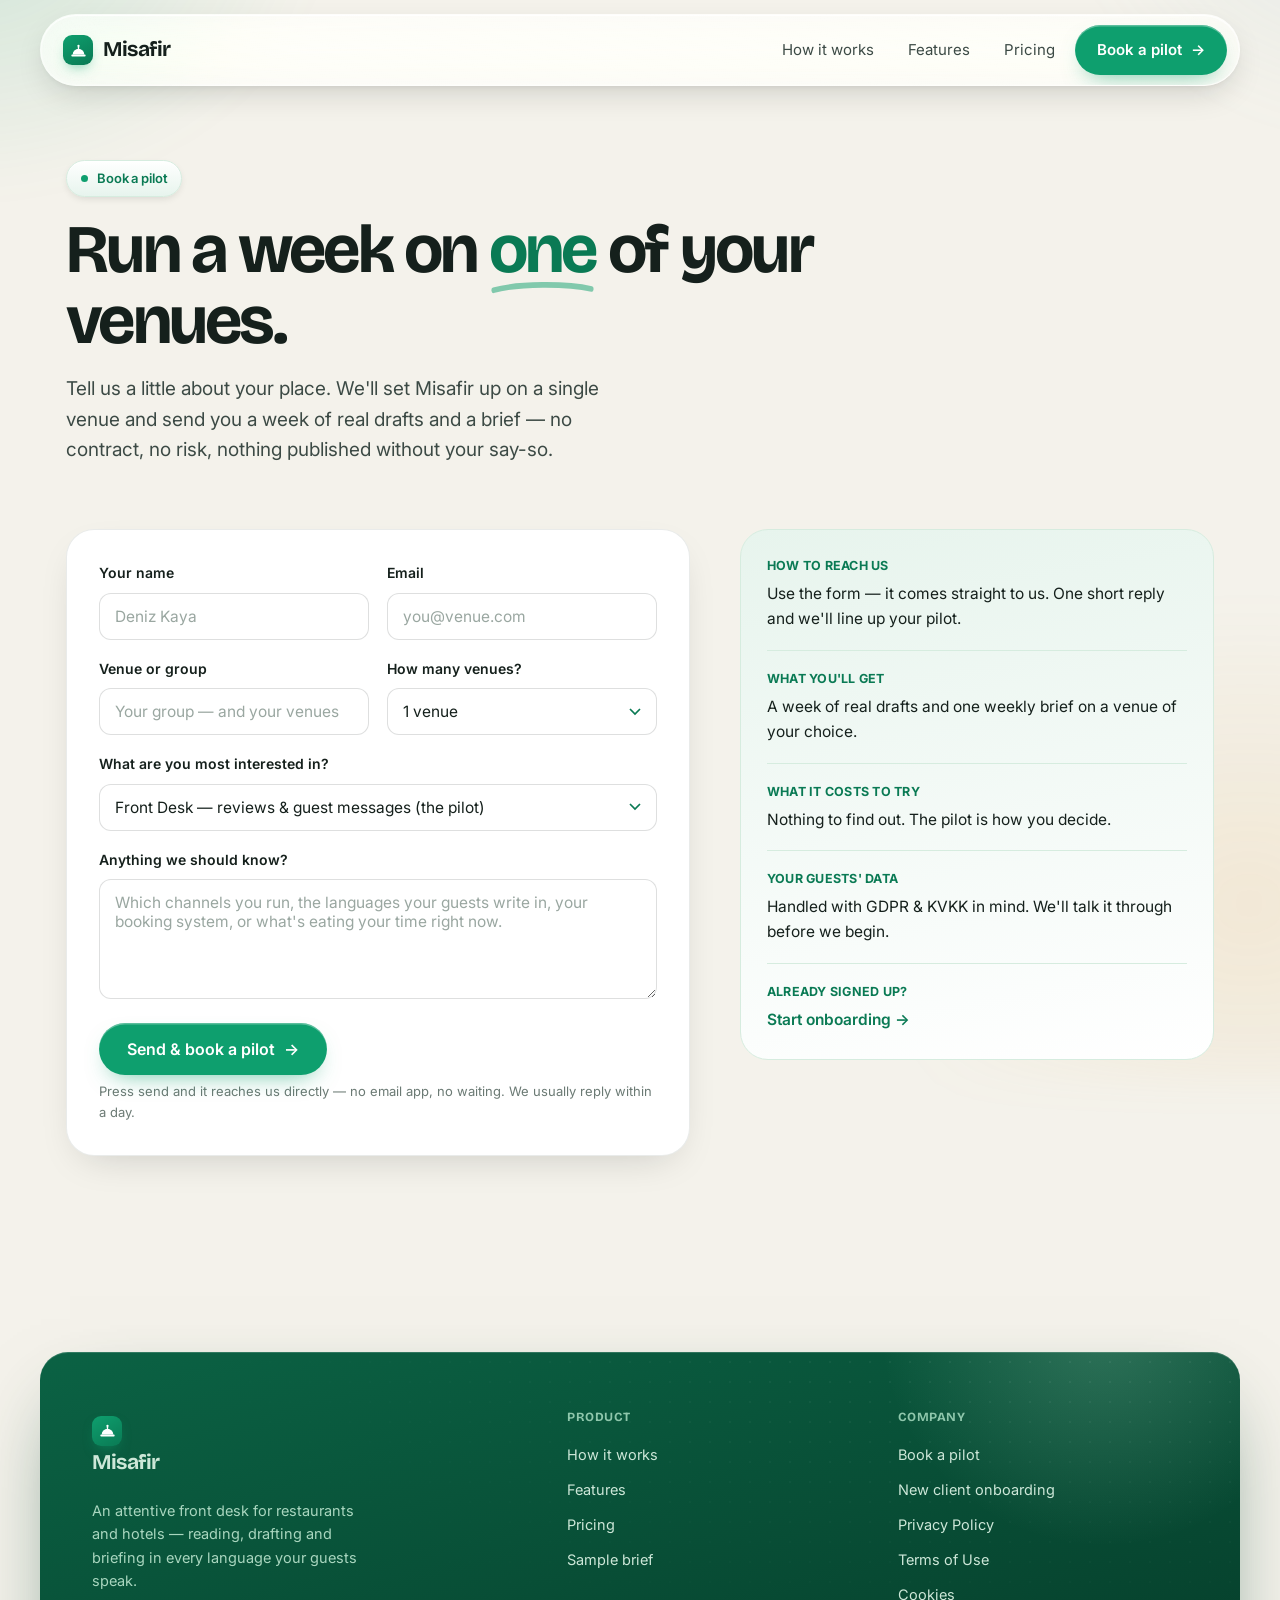
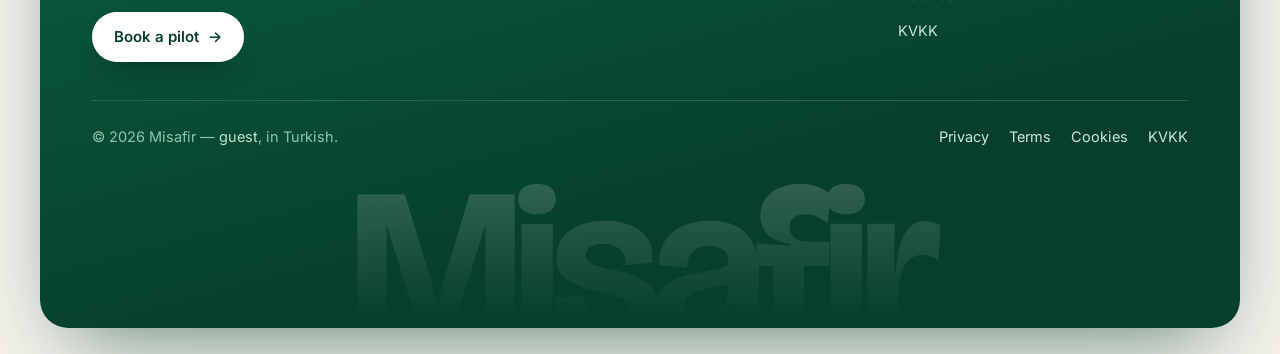
==== commit a2f204a1: "Add legal pages and fix dead privacy link Add Privacy Policy, Terms of Use, Cookie Notice and Turkis" ====
--- a/contact.html
+++ b/contact.html
@@ -97,12 +97,15 @@
         <h4>Company</h4>
         <a href="contact.html">Book a pilot</a>
         <a href="onboarding.html">New client onboarding</a>
-        <a href="how-it-works.html#trust">Privacy &amp; data care</a>
+        <a href="privacy.html">Privacy Policy</a>
+        <a href="terms.html">Terms of Use</a>
+        <a href="cookies.html">Cookies</a>
+        <a href="kvkk.html">KVKK</a>
       </div>
     </div>
     <div class="foot-bottom">
       <div>© <span data-year>2026</span> Misafir — <em>guest</em>, in Turkish.</div>
-      <div class="legal"><span>Built for multi-venue hospitality</span><span>GDPR &amp; KVKK aware</span></div>
+      <div class="legal"><a href="privacy.html">Privacy</a><a href="terms.html">Terms</a><a href="cookies.html">Cookies</a><a href="kvkk.html">KVKK</a></div>
     </div>
     <div class="foot-mark" aria-hidden="true">Misafir</div>
   </div>
--- a/assets/style.css
+++ b/assets/style.css
@@ -790,3 +790,7 @@
 .foot-card .col a.foot-cta{display:inline-flex;width:auto;color:var(--brand-ink);padding:13px 22px}
 .foot-card .col a.foot-cta:hover{color:var(--brand-ink);transform:translateY(-2px)}
 @media(max-width:720px){.foot-card .foot-about{grid-column:1 / -1}}
+
+/* footer legal links (added with legal pages) */
+.foot-card .foot-bottom .legal a{color:#CDE7D8;text-decoration:none;transition:color .15s ease}
+.foot-card .foot-bottom .legal a:hover{color:#fff;text-decoration:underline}
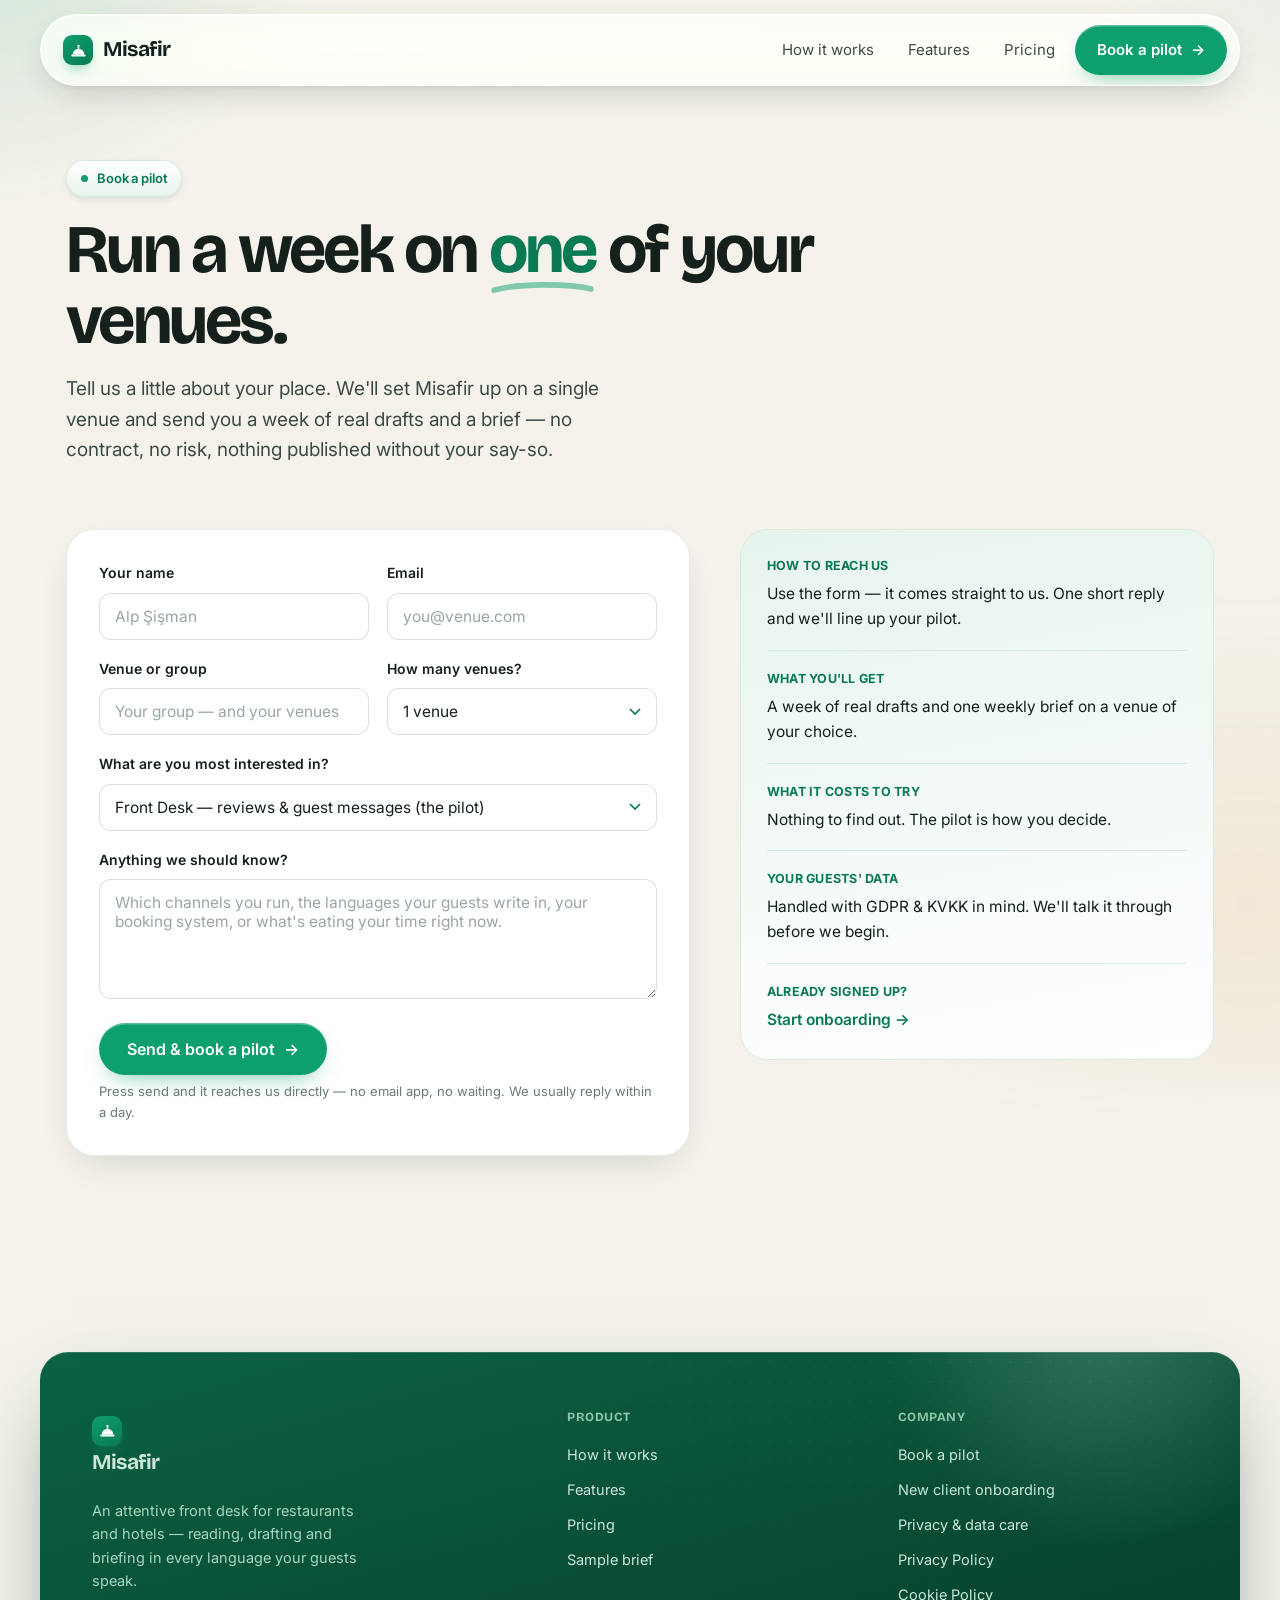
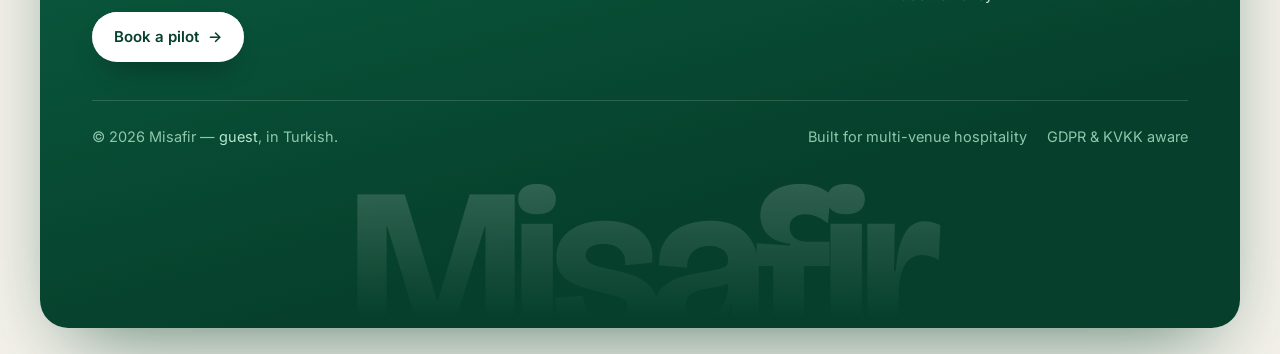
==== commit df355a0e: "Add Privacy & Cookie policy pages Add Privacy Policy and Cookie Policy pages (Seam Studio, seamuk.co" ====
--- a/contact.html
+++ b/contact.html
@@ -44,7 +44,7 @@
       <div class="card-pad reveal">
         <form id="contact-form" novalidate>
           <div class="form-grid">
-            <div class="field"><label>Your name</label><input id="name" name="name" type="text" placeholder="Deniz Kaya" required /></div>
+            <div class="field"><label>Your name</label><input id="name" name="name" type="text" placeholder="Alp Şişman" required /></div>
             <div class="field"><label>Email</label><input id="email" name="email" type="email" placeholder="you@venue.com" required /></div>
             <div class="field"><label>Venue or group</label><input id="venue" name="venue" type="text" placeholder="Your group — and your venues" /></div>
             <div class="field"><label>How many venues?</label>
@@ -97,15 +97,14 @@
         <h4>Company</h4>
         <a href="contact.html">Book a pilot</a>
         <a href="onboarding.html">New client onboarding</a>
+        <a href="how-it-works.html#trust">Privacy &amp; data care</a>
         <a href="privacy.html">Privacy Policy</a>
-        <a href="terms.html">Terms of Use</a>
-        <a href="cookies.html">Cookies</a>
-        <a href="kvkk.html">KVKK</a>
+        <a href="cookies.html">Cookie Policy</a>
       </div>
     </div>
     <div class="foot-bottom">
       <div>© <span data-year>2026</span> Misafir — <em>guest</em>, in Turkish.</div>
-      <div class="legal"><a href="privacy.html">Privacy</a><a href="terms.html">Terms</a><a href="cookies.html">Cookies</a><a href="kvkk.html">KVKK</a></div>
+      <div class="legal"><span>Built for multi-venue hospitality</span><span>GDPR &amp; KVKK aware</span></div>
     </div>
     <div class="foot-mark" aria-hidden="true">Misafir</div>
   </div>
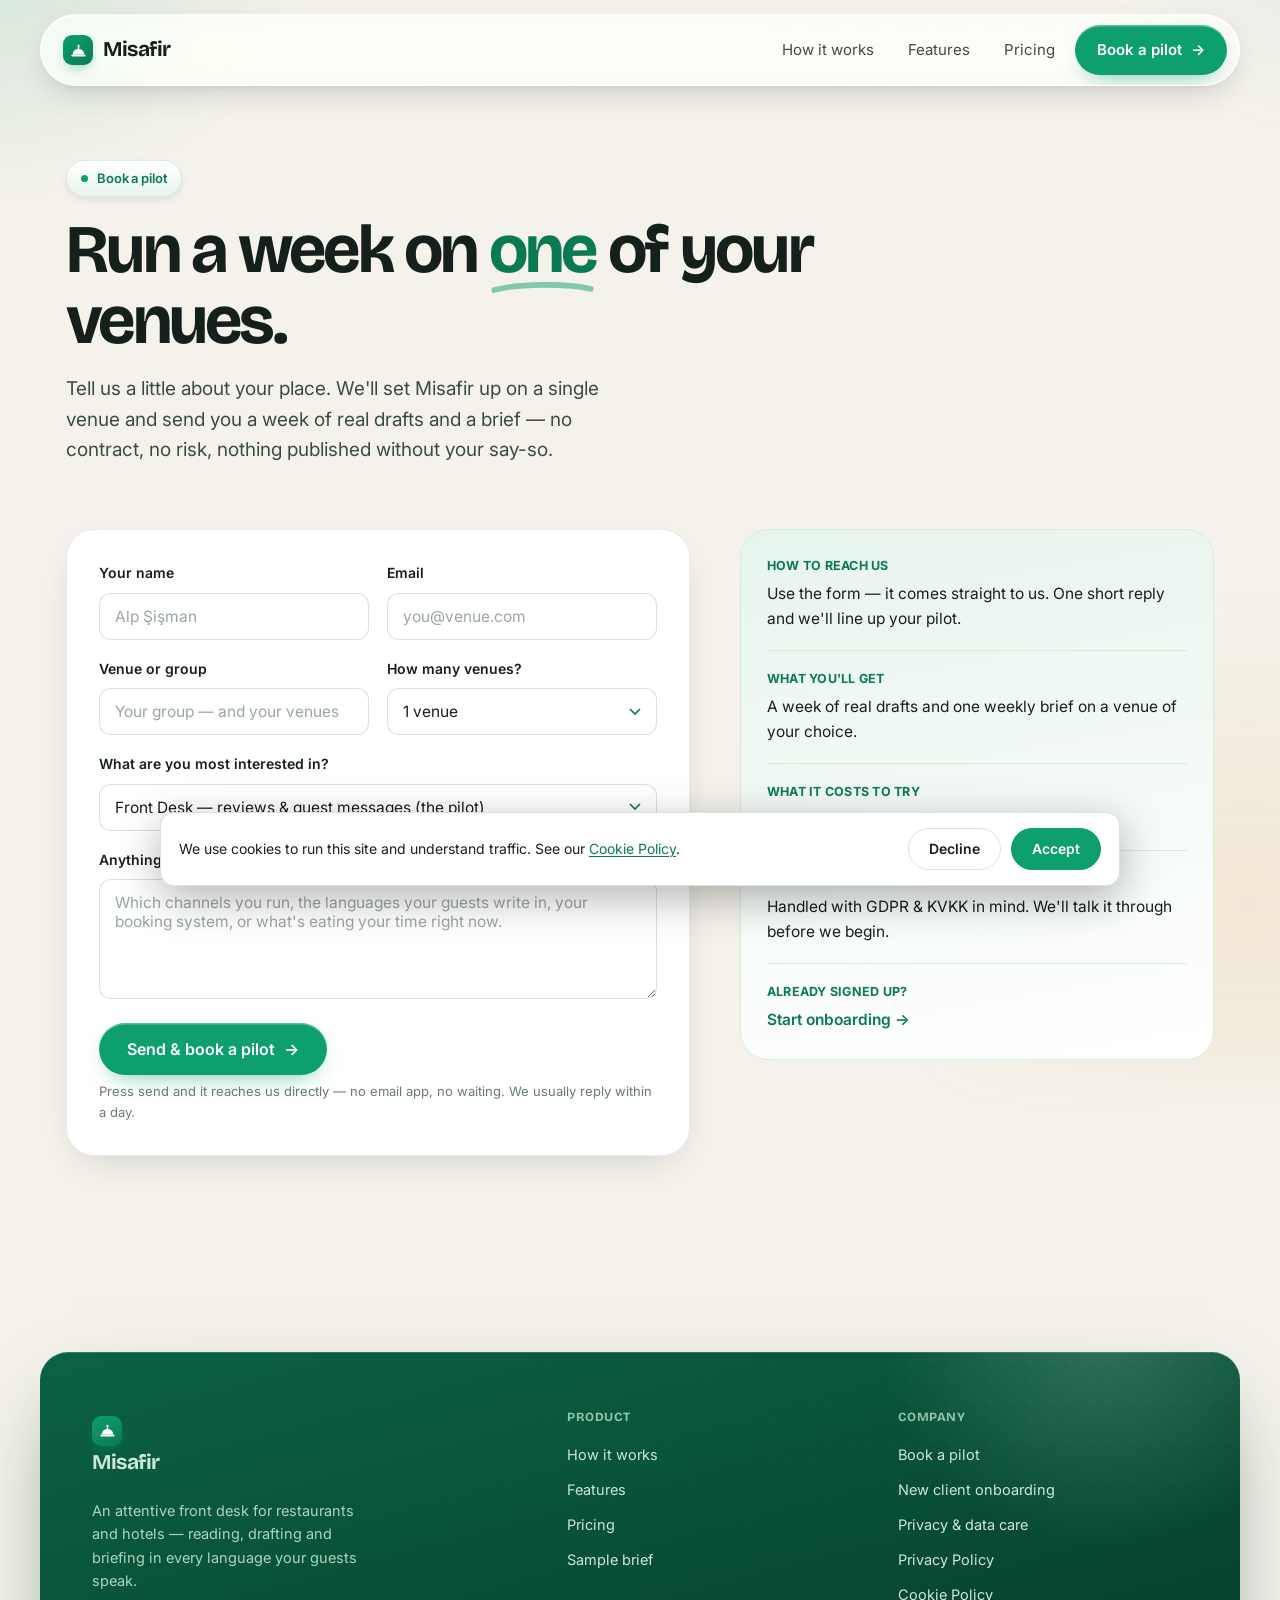
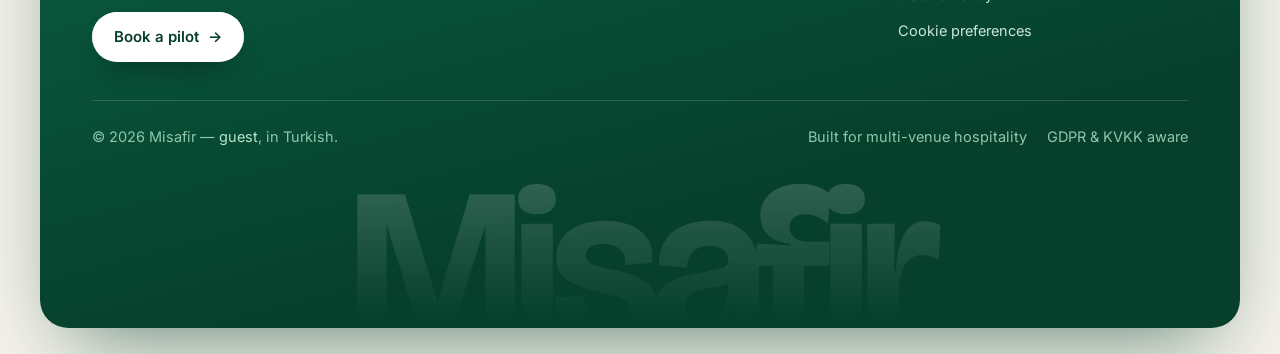
==== commit 0daa5aed: "Add cookie consent banner Add self-hosted cookie consent banner  Ask-once cookie banner (Accept/Decl" ====
--- a/contact.html
+++ b/contact.html
@@ -100,6 +100,7 @@
         <a href="how-it-works.html#trust">Privacy &amp; data care</a>
         <a href="privacy.html">Privacy Policy</a>
         <a href="cookies.html">Cookie Policy</a>
+        <a href="#" class="cookie-prefs">Cookie preferences</a>
       </div>
     </div>
     <div class="foot-bottom">
--- a/assets/style.css
+++ b/assets/style.css
@@ -791,6 +791,18 @@
 .foot-card .col a.foot-cta:hover{color:var(--brand-ink);transform:translateY(-2px)}
 @media(max-width:720px){.foot-card .foot-about{grid-column:1 / -1}}
 
-/* footer legal links (added with legal pages) */
-.foot-card .foot-bottom .legal a{color:#CDE7D8;text-decoration:none;transition:color .15s ease}
-.foot-card .foot-bottom .legal a:hover{color:#fff;text-decoration:underline}
+
+/* ── Cookie consent banner ───────────────────────────────────────────────── */
+.cookie-consent{position:fixed;left:0;right:0;bottom:0;z-index:9999;padding:14px;transform:translateY(130%);transition:transform .32s cubic-bezier(.22,1,.36,1)}
+.cookie-consent.is-open{transform:translateY(0)}
+.cc-inner{max-width:960px;margin:0 auto;background:#ffffff;color:#15201C;border:1px solid rgba(0,0,0,.12);border-radius:14px;padding:15px 18px;display:flex;gap:16px;align-items:center;justify-content:space-between;flex-wrap:wrap;box-shadow:0 12px 44px rgba(0,0,0,.30)}
+.cc-text{margin:0;font-size:14px;line-height:1.5;flex:1 1 300px}
+.cc-text a{color:#0A7A54;text-decoration:underline;text-underline-offset:2px}
+.cc-actions{display:flex;gap:10px;flex-shrink:0}
+.cc-btn{cursor:pointer;font:inherit;font-size:14px;font-weight:600;padding:9px 20px;border-radius:100px;border:1px solid transparent;transition:transform .15s ease,filter .15s ease,background .15s ease}
+.cc-btn:hover{transform:translateY(-1px)}
+.cc-decline{background:transparent;color:#15201C;border-color:rgba(0,0,0,.12)}
+.cc-decline:hover{border-color:#15201C}
+.cc-accept{background:#0E9F6E;color:#ffffff;border-color:#0E9F6E}
+.cc-accept:hover{filter:brightness(1.06)}
+@media (max-width:520px){.cc-inner{padding:14px}.cc-actions{width:100%}.cc-btn{flex:1}}
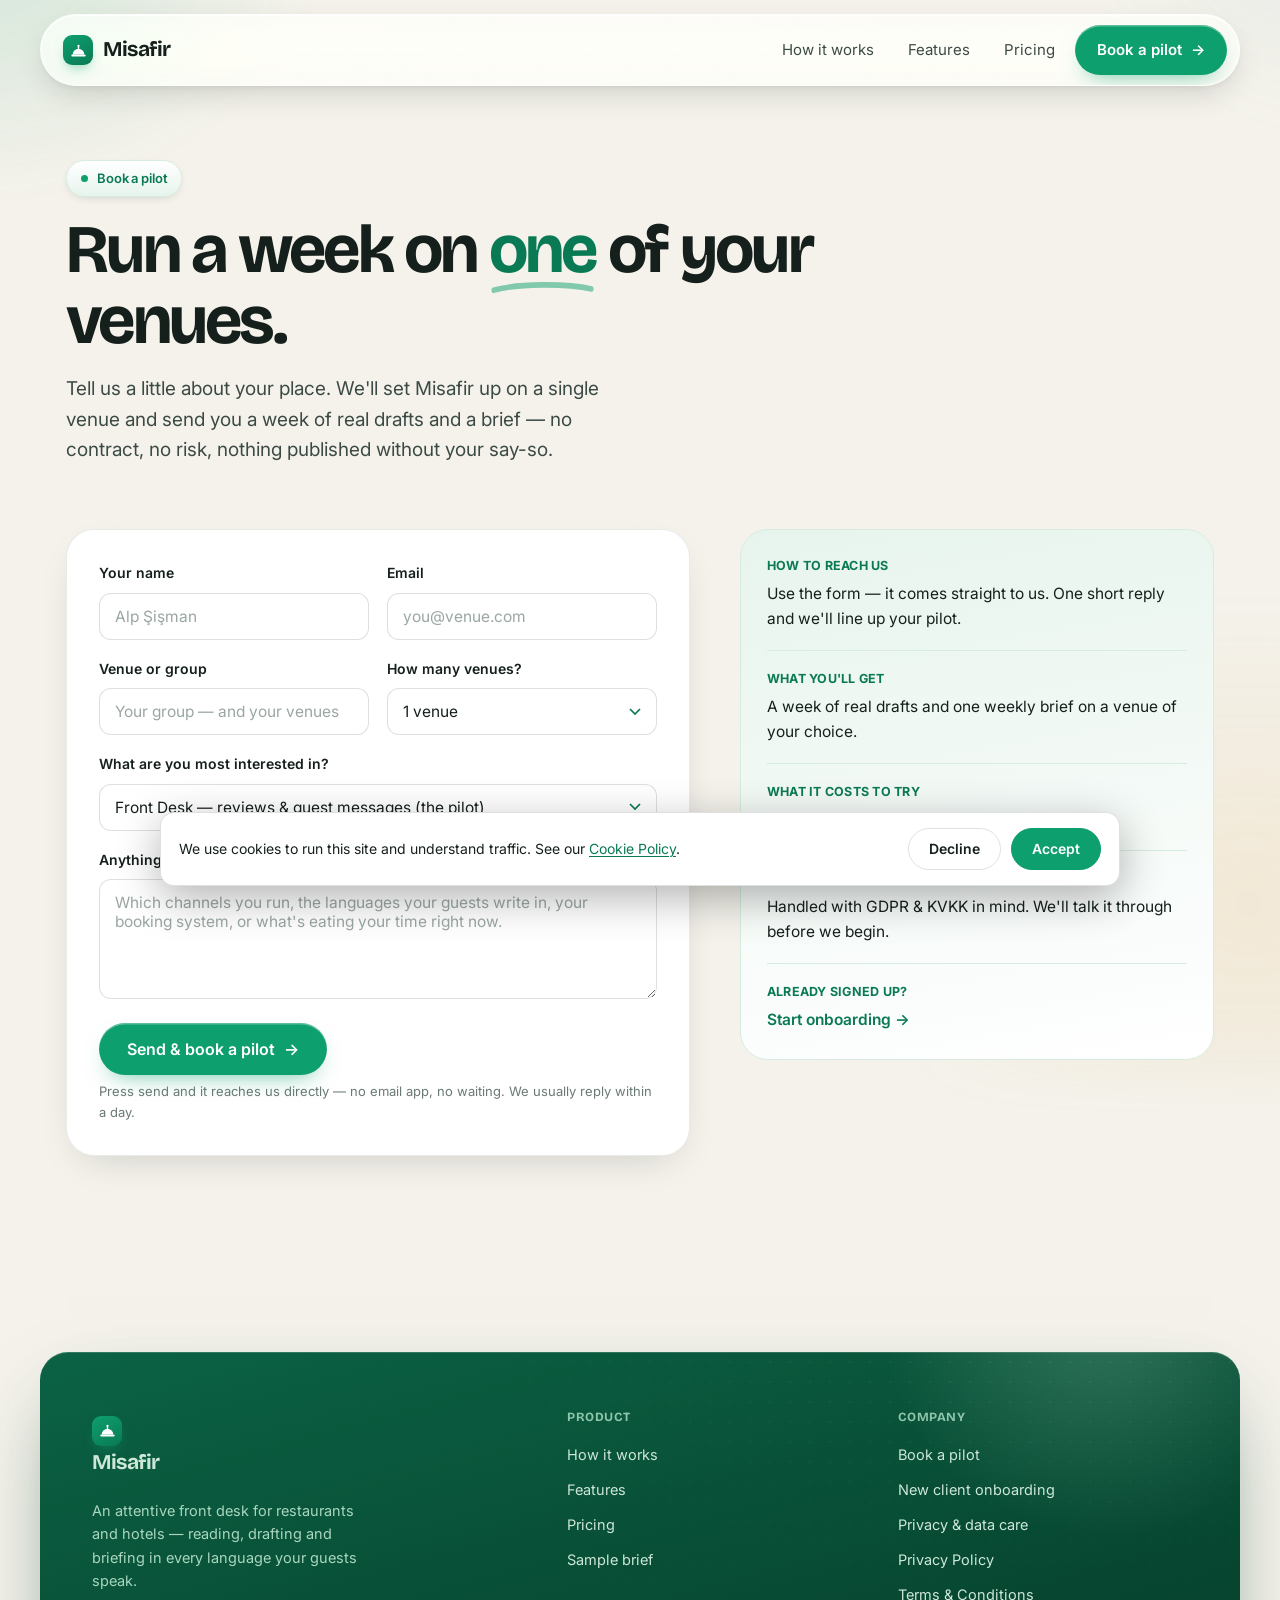
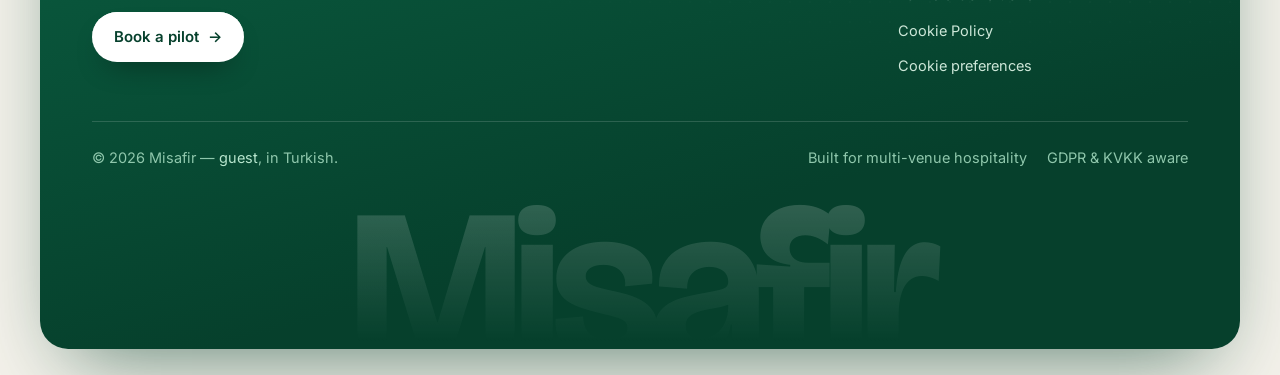
==== commit a146e39a: "Add Terms & Conditions page Add Terms & Conditions page  Terms & Conditions (Seam Studio, seamuk.com" ====
--- a/contact.html
+++ b/contact.html
@@ -99,6 +99,7 @@
         <a href="onboarding.html">New client onboarding</a>
         <a href="how-it-works.html#trust">Privacy &amp; data care</a>
         <a href="privacy.html">Privacy Policy</a>
+        <a href="terms.html">Terms &amp; Conditions</a>
         <a href="cookies.html">Cookie Policy</a>
         <a href="#" class="cookie-prefs">Cookie preferences</a>
       </div>
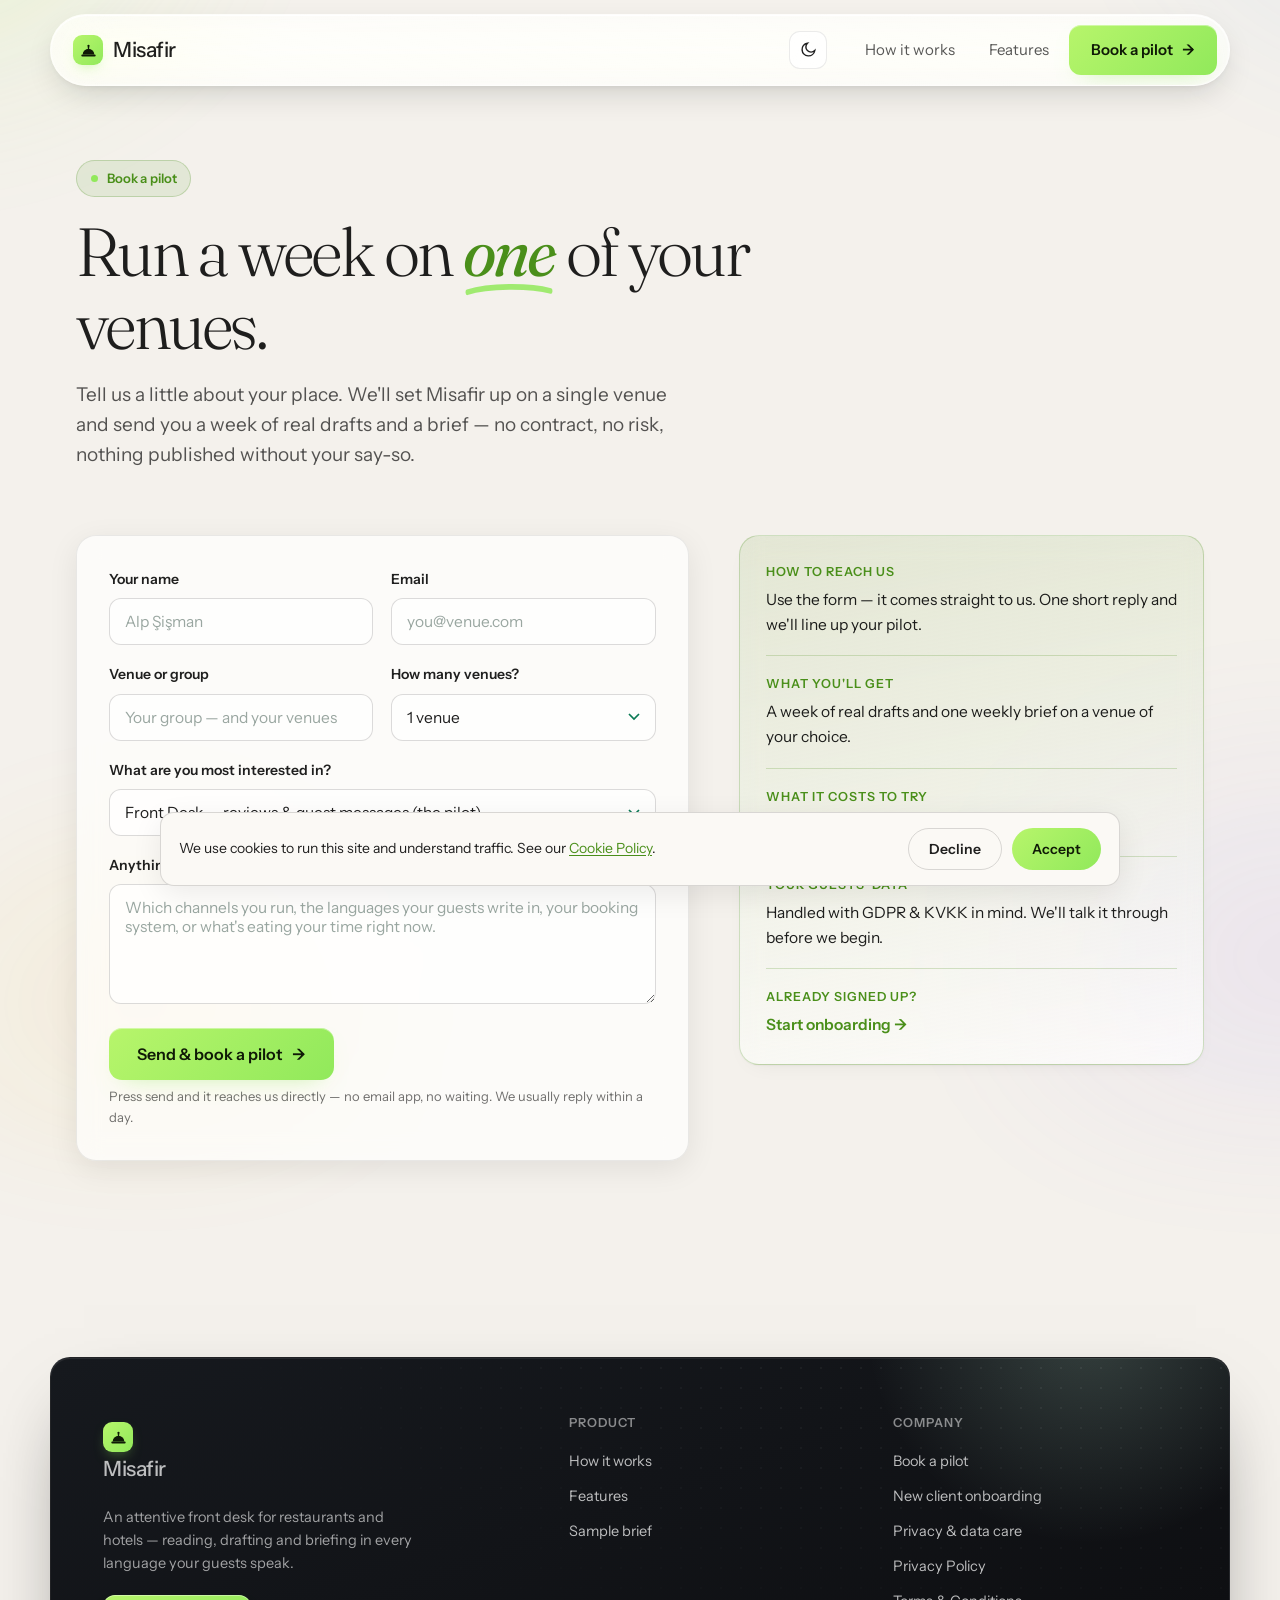
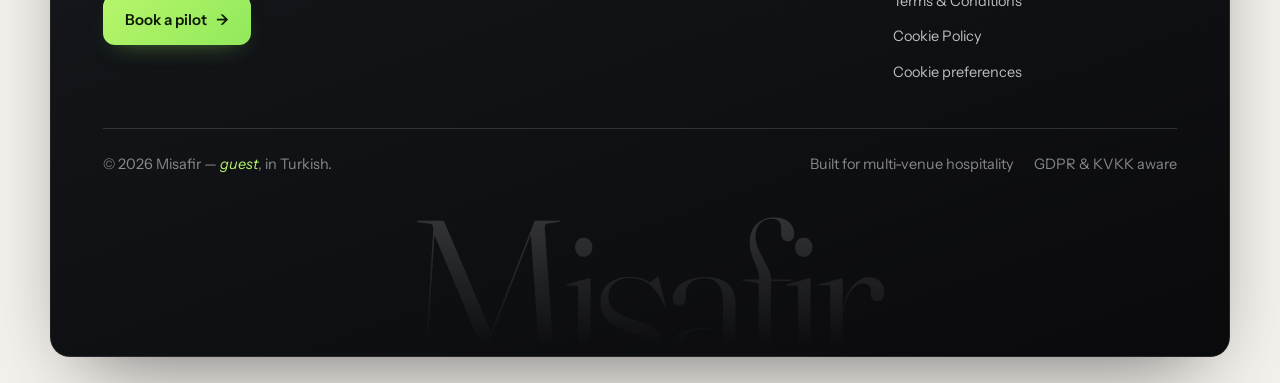
==== commit 6f902d85: "Re-theme Misafir to seamuk theme + remove pricing Restyle the whole Misafir site to the canonical Se" ====
--- a/contact.html
+++ b/contact.html
@@ -8,10 +8,10 @@
 <meta property="og:title" content="Book a Misafir pilot" />
 <meta property="og:description" content="Tell us about your venues. We'll run a week on one of them and show you real drafts and a brief." />
 <link rel="icon" href="favicon.svg" type="image/svg+xml" />
-<script>document.documentElement.className+=' js';</script>
+<script>document.documentElement.className+=' js';(function(){try{var t=localStorage.getItem('misafir-theme');if(t)document.documentElement.setAttribute('data-theme',t);}catch(e){}})();</script>
 <link rel="preconnect" href="https://fonts.googleapis.com">
 <link rel="preconnect" href="https://fonts.gstatic.com" crossorigin>
-<link href="https://fonts.googleapis.com/css2?family=Bricolage+Grotesque:opsz,wght@12..96,400;12..96,500;12..96,600;12..96,700&family=Inter:wght@400;500;600;700&display=swap" rel="stylesheet">
+<link href="https://fonts.googleapis.com/css2?family=Fraunces:ital,opsz,wght@0,9..144,300..600;1,9..144,300..600&family=Instrument+Sans:wght@400;500;600&family=JetBrains+Mono:wght@400;500&display=swap" rel="stylesheet">
 <link rel="stylesheet" href="assets/style.css" />
 </head>
 <body>
@@ -19,11 +19,11 @@
 <nav>
   <div class="wrap nav-inner">
     <a href="index.html" class="brand"><span class="mark"><svg viewBox="0 0 28 28" fill="currentColor" aria-hidden="true"><circle cx="14" cy="7.4" r="1.7"/><rect x="13.1" y="8.4" width="1.8" height="4" rx="0.9"/><path d="M5.5 20a8.5 8.5 0 0 1 17 0Z"/><rect x="3.4" y="19.9" width="21.2" height="2.9" rx="1.45"/></svg></span>Misafir</a>
+    <button class="theme-toggle" type="button" aria-label="Toggle dark mode" aria-pressed="false"><svg class="i-sun" viewBox="0 0 24 24" fill="none" stroke="currentColor" stroke-width="1.9" aria-hidden="true"><circle cx="12" cy="12" r="4.2"/><path d="M12 2v2.5M12 19.5V22M2 12h2.5M19.5 12H22M4.9 4.9l1.8 1.8M17.3 17.3l1.8 1.8M19.1 4.9l-1.8 1.8M6.7 17.3l-1.8 1.8"/></svg><svg class="i-moon" viewBox="0 0 24 24" fill="none" stroke="currentColor" stroke-width="1.9" aria-hidden="true"><path d="M21 12.8A8.5 8.5 0 1 1 11.2 3a6.6 6.6 0 0 0 9.8 9.8z"/></svg></button>
     <button class="nav-toggle" aria-label="Menu" aria-expanded="false"><span></span><span></span><span></span></button>
     <div class="nav-links">
       <a href="how-it-works.html" data-page="how-it-works.html">How it works</a>
       <a href="index.html#features">Features</a>
-      <a href="pricing.html" data-page="pricing.html">Pricing</a>
       <a href="contact.html" class="btn">Book a pilot <span class="arr">→</span></a>
     </div>
   </div>
@@ -90,7 +90,6 @@
         <h4>Product</h4>
         <a href="how-it-works.html">How it works</a>
         <a href="index.html#features">Features</a>
-        <a href="pricing.html">Pricing</a>
         <a href="sample-brief.html">Sample brief</a>
       </div>
       <div class="col">
--- a/assets/style.css
+++ b/assets/style.css
@@ -5,42 +5,61 @@
    ============================================================ */
 
 :root{
-  /* surfaces */
-  --bg:#F4F2EB;            /* warm paper */
-  --bg-2:#FBFAF6;          /* raised */
-  --card:#FFFFFF;
-  --ink:#15201C;           /* near-black green */
-  --ink-2:#3C4A45;
-  --muted:#6B7A74;
-  --line:rgba(21,32,28,0.09);
-  --line-2:rgba(21,32,28,0.14);
-
-  /* brand */
-  --brand:#0E9F6E;
-  --brand-deep:#0A7A54;
-  --brand-ink:#06402C;
-  --brand-soft:#E7F4ED;
-  --brand-soft-2:#D6ECDF;
-  --mint:#B8E6CE;
-  --amber:#E5A23B;
-  --coral:#F0735A;
-  --sky:#7FB8C9;
+  color-scheme:light dark;
+
+  /* fonts — seamuk family */
+  --font-display:"Fraunces",Georgia,"Times New Roman",serif;
+  --font-body:"Instrument Sans",-apple-system,BlinkMacSystemFont,"Segoe UI",sans-serif;
+  --font-mono:"JetBrains Mono",ui-monospace,SFMono-Regular,Menlo,monospace;
+
+  /* surfaces — warm cream (light default) */
+  --bg:#f4f1ec;            /* page */
+  --bg-2:#fbf9f5;          /* raised */
+  --bg-alt:#f0ede8;        /* alt section */
+  --card:rgba(255,255,255,0.70);   /* glass */
+  --card-solid:#fbf9f5;
+  --ink:rgba(0,0,0,0.88);
+  --ink-2:rgba(0,0,0,0.66);
+  --muted:rgba(0,0,0,0.56);
+  --muted2:rgba(0,0,0,0.40);
+  --line:rgba(0,0,0,0.08);
+  --line-2:rgba(0,0,0,0.14);
+
+  /* lime accent */
+  --lime:#B7F56B;
+  --lime-2:#91E95B;
+  --lime-fill:linear-gradient(135deg,#B7F56B,#91E95B);
+  --lime-ink:#4a8f1a;           /* olive — lime as TEXT on cream */
+  --lime-dim:rgba(74,143,26,0.10);
+  --lime-border:rgba(74,143,26,0.24);
+  --on-lime:#0f1a06;            /* near-black text on a lime fill */
+
+  /* semantic aliases (kept so existing rules inherit the new theme) */
+  --brand:#B7F56B;              /* bright lime — used for fills/dots */
+  --brand-deep:#4a8f1a;         /* olive — used for text/links/emphasis */
+  --brand-ink:#0a0a0c;          /* near-black — premium dark surfaces */
+  --brand-soft:rgba(74,143,26,0.10);
+  --brand-soft-2:rgba(74,143,26,0.22);
+  --mint:#4a8f1a;
+  --amber:#d97706;
+  --coral:#dc5a3c;
+  --sky:#3b82c4;
 
   /* layout */
-  --maxw:1200px;
+  --maxw:1180px;
   --r-sm:12px;
-  --r:18px;
-  --r-lg:28px;
+  --r:16px;
+  --r-lg:20px;
   --r-pill:999px;
 
   /* depth */
-  --sh-sm:0 1px 2px rgba(16,24,21,.05), 0 4px 12px -4px rgba(16,24,21,.08);
-  --sh:0 14px 40px -18px rgba(16,24,21,.22);
-  --sh-lg:0 40px 80px -28px rgba(16,24,21,.28);
-  --sh-brand:0 24px 60px -22px rgba(14,159,110,.5);
-
-  --ease:cubic-bezier(.18,.86,.36,1);
-  --ease-spring:cubic-bezier(.34,1.4,.5,1);
+  --sh-sm:0 1px 2px rgba(0,0,0,.04), 0 8px 24px -14px rgba(0,0,0,.10);
+  --sh:0 8px 30px rgba(0,0,0,.08);
+  --sh-lg:0 20px 50px -20px rgba(0,0,0,.16);
+  --sh-brand:0 20px 50px -22px rgba(183,245,107,.45);
+
+  --ease:cubic-bezier(.2,.8,.2,1);
+  --ease-spring:cubic-bezier(.34,1.56,.64,1);
 }
 
 *{box-sizing:border-box;margin:0;padding:0}
@@ -48,7 +67,7 @@
 body{
   background:var(--bg);
   color:var(--ink);
-  font-family:"Inter",system-ui,-apple-system,sans-serif;
+  font-family:var(--font-body);
   font-size:17px;line-height:1.6;
   -webkit-font-smoothing:antialiased;
   text-rendering:optimizeLegibility;
@@ -56,20 +75,21 @@
 }
 /* soft colour-mesh that lives behind everything */
 body::before{
-  content:"";position:fixed;inset:-20%;z-index:0;pointer-events:none;
+  content:"";position:fixed;inset:-25%;z-index:0;pointer-events:none;
   background:
-    radial-gradient(34% 36% at 12% 8%, rgba(14,159,110,0.16), transparent 60%),
-    radial-gradient(30% 34% at 92% 4%, rgba(127,184,201,0.14), transparent 62%),
-    radial-gradient(36% 40% at 84% 86%, rgba(229,162,59,0.12), transparent 60%);
-  filter:blur(20px);
+    radial-gradient(30% 32% at 12% 8%, rgba(183,245,107,0.30), transparent 60%),
+    radial-gradient(26% 30% at 90% 6%, rgba(96,165,250,0.16), transparent 62%),
+    radial-gradient(30% 34% at 84% 88%, rgba(167,139,250,0.16), transparent 60%),
+    radial-gradient(24% 28% at 24% 92%, rgba(251,191,36,0.12), transparent 62%);
+  filter:blur(80px);opacity:.9;
   animation:mesh 26s ease-in-out infinite alternate;
 }
 @keyframes mesh{from{transform:translate3d(-1.5%,-1%,0) scale(1)}to{transform:translate3d(1.5%,2%,0) scale(1.08)}}
 main,nav,footer{position:relative;z-index:1}
 
-h1,h2,h3,h4{font-family:"Bricolage Grotesque","Inter",sans-serif;font-weight:600;line-height:1.04;letter-spacing:-0.03em;color:var(--ink)}
-h1{font-weight:700}
-em{font-style:normal;color:var(--brand-deep)}
+h1,h2,h3,h4{font-family:var(--font-display);font-weight:300;line-height:1.08;letter-spacing:-0.025em;color:var(--ink)}
+h1{font-weight:300}
+em{font-style:italic;color:var(--brand-deep);font-weight:400}
 a{color:inherit;text-decoration:none}
 img,svg{display:block;max-width:100%}
 
@@ -84,7 +104,7 @@
 .btn{
   position:relative;overflow:hidden;
   display:inline-flex;align-items:center;gap:9px;
-  background:var(--brand);color:#fff;font-weight:600;font-size:15px;font-family:"Inter",sans-serif;
+  background:var(--brand);color:#fff;font-weight:600;font-size:15px;font-family:var(--font-body);
   padding:13px 22px;border-radius:var(--r-pill);border:none;cursor:pointer;
   transition:transform .2s var(--ease),box-shadow .2s var(--ease),background .2s var(--ease);
   box-shadow:0 10px 24px -12px rgba(14,159,110,.7);
@@ -148,7 +168,7 @@
     0 4px 12px -4px rgba(16,24,21,0.12);
 }
 @media(prefers-reduced-motion:reduce){.nav-inner::before{display:none}}
-.brand{font-family:"Bricolage Grotesque","Inter",sans-serif;font-size:21px;font-weight:700;letter-spacing:-0.02em;display:flex;align-items:center;gap:10px}
+.brand{font-family:var(--font-display);font-size:21px;font-weight:700;letter-spacing:-0.02em;display:flex;align-items:center;gap:10px}
 .brand .mark{width:30px;height:30px;border-radius:9px;background:linear-gradient(150deg,var(--brand),var(--brand-deep));display:flex;align-items:center;justify-content:center;color:#fff;box-shadow:0 6px 14px -6px rgba(14,159,110,.7);flex:none}
 .brand .mark svg{width:19px;height:19px}
 .nav-links{display:flex;gap:6px;align-items:center;font-size:15px}
@@ -176,7 +196,7 @@
     background:var(--bg-2);padding:0 40px;
     transform:translateX(100%);transition:transform .38s var(--ease);z-index:70}
   .nav-inner .nav-links.open{transform:translateX(0)}
-  .nav-links a:not(.btn){font-family:"Bricolage Grotesque","Inter",sans-serif;font-size:26px;padding:14px 0}
+  .nav-links a:not(.btn){font-family:var(--font-display);font-size:26px;padding:14px 0}
   .nav-links .btn{margin-top:18px}
 }
 
@@ -196,7 +216,7 @@
 @media(max-width:940px){.hero-grid{grid-template-columns:1fr;gap:48px}}
 .hero-copy{max-width:40ch}
 .welcome-line{display:flex;align-items:center;gap:12px;margin-bottom:22px;flex-wrap:wrap}
-.welcome-word{font-family:"Bricolage Grotesque","Inter",sans-serif;font-weight:600;font-size:clamp(20px,2.6vw,26px);color:var(--brand-deep);min-height:1.2em;transition:opacity .42s var(--ease),transform .42s var(--ease),filter .42s var(--ease)}
+.welcome-word{font-family:var(--font-display);font-weight:600;font-size:clamp(20px,2.6vw,26px);color:var(--brand-deep);min-height:1.2em;transition:opacity .42s var(--ease),transform .42s var(--ease),filter .42s var(--ease)}
 .welcome-tag{font-size:14px;color:var(--muted)}
 h1.title{font-size:clamp(40px,4.9vw,60px);line-height:1.03;letter-spacing:-0.035em}
 .lede{margin-top:24px;font-size:20px;color:var(--ink-2);max-width:42ch;line-height:1.5}
@@ -252,7 +272,7 @@
 .doc-head h3{font-size:22px}
 .doc-head .meta{font-size:13px;color:var(--muted);margin-top:4px}
 .doc-head .score{text-align:right;flex:none}
-.doc-head .score .n{font-family:"Bricolage Grotesque","Inter",sans-serif;font-weight:700;font-size:30px;color:var(--brand-deep);line-height:1}
+.doc-head .score .n{font-family:var(--font-display);font-weight:700;font-size:30px;color:var(--brand-deep);line-height:1}
 .doc-head .score .s{font-size:12px;color:var(--muted)}
 .doc-sec{padding:22px 30px;border-bottom:1px solid var(--line)}
 .doc-sec:last-child{border-bottom:none}
@@ -261,7 +281,7 @@
 .vrow:last-child{border-bottom:none}
 .vrow .vn{font-weight:600}
 .vrow .vt{color:var(--muted);font-size:13.5px}
-.vrow .vr{font-family:"Bricolage Grotesque","Inter",sans-serif;font-weight:700;color:var(--ink);display:flex;align-items:center;gap:6px}
+.vrow .vr{font-family:var(--font-display);font-weight:700;color:var(--ink);display:flex;align-items:center;gap:6px}
 .vrow .trend{font-size:12px;font-weight:700;padding:2px 8px;border-radius:var(--r-pill)}
 .trend.up{background:var(--brand-soft);color:var(--brand-deep)}
 .trend.down{background:#FDE7E2;color:#C0432C}
@@ -284,7 +304,7 @@
 
 .panel{background:var(--card);border:1px solid var(--line);border-radius:var(--r-lg);box-shadow:var(--sh-lg);overflow:hidden}
 .panel-top{display:flex;align-items:center;justify-content:space-between;padding:16px 20px;border-bottom:1px solid var(--line)}
-.panel-top .t{font-family:"Bricolage Grotesque","Inter",sans-serif;font-weight:600;font-size:16px;display:flex;align-items:center;gap:9px}
+.panel-top .t{font-family:var(--font-display);font-weight:600;font-size:16px;display:flex;align-items:center;gap:9px}
 .panel-top .t .ic{width:24px;height:24px;border-radius:7px;background:var(--brand-soft);display:flex;align-items:center;justify-content:center;color:var(--brand-deep)}
 .panel-top .d{font-size:12.5px;color:var(--muted)}
 .panel-body{padding:8px 20px 18px}
@@ -310,7 +330,7 @@
 .marquee{position:relative;overflow:hidden;flex:1;-webkit-mask:linear-gradient(90deg,transparent,#000 7%,#000 93%,transparent);mask:linear-gradient(90deg,transparent,#000 7%,#000 93%,transparent)}
 .marquee-track{display:flex;align-items:center;gap:40px;width:max-content;animation:marquee 30s linear infinite}
 .channels:hover .marquee-track{animation-play-state:paused}
-.ch{display:flex;align-items:center;gap:9px;white-space:nowrap;color:var(--ink-2);font-weight:600;font-size:16px;font-family:"Bricolage Grotesque","Inter",sans-serif}
+.ch{display:flex;align-items:center;gap:9px;white-space:nowrap;color:var(--ink-2);font-weight:600;font-size:16px;font-family:var(--font-display)}
 .ch svg{width:19px;height:19px;color:var(--brand-deep)}
 @keyframes marquee{from{transform:translateX(0)}to{transform:translateX(-50%)}}
 @media(max-width:600px){.channels .lbl{display:none}}
@@ -324,7 +344,7 @@
 .msg-card{background:var(--card);border:1px solid var(--line);border-radius:var(--r);box-shadow:var(--sh);padding:20px;min-height:230px;display:flex;flex-direction:column;flex:1}
 .msg-card.draft{background:linear-gradient(180deg,#fff,var(--brand-soft));border-color:var(--brand-soft-2)}
 .msg-head{display:flex;gap:11px;align-items:center;margin-bottom:13px}
-.avatar{width:38px;height:38px;border-radius:50%;flex:none;display:flex;align-items:center;justify-content:center;font-family:"Bricolage Grotesque","Inter",sans-serif;font-weight:600;font-size:16px;color:#fff;background:linear-gradient(150deg,var(--sky),#5C97A8)}
+.avatar{width:38px;height:38px;border-radius:50%;flex:none;display:flex;align-items:center;justify-content:center;font-family:var(--font-display);font-weight:600;font-size:16px;color:#fff;background:linear-gradient(150deg,var(--sky),#5C97A8)}
 .avatar.bot{background:linear-gradient(150deg,var(--brand),var(--brand-deep))}
 .msg-name{font-weight:600;font-size:15px}
 .msg-meta{font-size:12.5px;color:var(--muted)}
@@ -338,7 +358,7 @@
 .tag-pill.lang{background:var(--brand-soft);color:var(--brand-deep)}
 .tag-pill.neg{background:#FDE7E2;color:#C0432C}
 .draft-actions{display:flex;align-items:center;gap:13px;margin-top:16px;padding-top:15px;border-top:1px solid var(--line)}
-.mini-approve{border:none;cursor:pointer;font-family:"Inter";font-weight:600;font-size:13.5px;color:#fff;background:var(--brand);padding:9px 16px;border-radius:var(--r-pill);transition:transform .2s var(--ease),background .2s var(--ease);display:inline-flex;align-items:center;gap:7px}
+.mini-approve{border:none;cursor:pointer;font-family:var(--font-body);font-weight:600;font-size:13.5px;color:#fff;background:var(--brand);padding:9px 16px;border-radius:var(--r-pill);transition:transform .2s var(--ease),background .2s var(--ease);display:inline-flex;align-items:center;gap:7px}
 .mini-approve:hover{transform:translateY(-1px);background:var(--brand-deep)}
 .mini-approve.done{background:var(--brand-soft);color:var(--brand-deep);cursor:default}
 .mini-note{font-size:12.5px;color:var(--muted)}
@@ -351,7 +371,7 @@
 .stage-flow .lbl{font-size:11px;font-weight:600;letter-spacing:.02em}
 .demo-langs{display:flex;align-items:center;justify-content:center;gap:8px;flex-wrap:wrap;margin-top:30px;font-size:13px;color:var(--muted)}
 .demo-langs span{margin-right:4px}
-.demo-langs button{font-family:"Inter";font-size:13.5px;color:var(--ink-2);background:var(--card);border:1px solid var(--line-2);padding:8px 16px;border-radius:var(--r-pill);cursor:pointer;transition:all .2s var(--ease)}
+.demo-langs button{font-family:var(--font-body);font-size:13.5px;color:var(--ink-2);background:var(--card);border:1px solid var(--line-2);padding:8px 16px;border-radius:var(--r-pill);cursor:pointer;transition:all .2s var(--ease)}
 .demo-langs button:hover{border-color:var(--ink)}
 .demo-langs button.active{color:#fff;background:var(--brand);border-color:transparent}
 .demo-progress{height:3px;border-radius:3px;background:rgba(21,32,28,.08);max-width:1040px;margin:24px auto 0;overflow:hidden}
@@ -395,7 +415,7 @@
 .approve-viz .txt{flex:1;font-size:13px;color:var(--ink-2)}
 .approve-viz .sw{width:44px;height:25px;border-radius:var(--r-pill);background:var(--brand);position:relative;flex:none}
 .approve-viz .sw::after{content:"";position:absolute;top:3px;left:3px;width:19px;height:19px;border-radius:50%;background:#fff;animation:toggle 3s var(--ease) infinite}
-.cycle{margin-top:18px;display:flex;align-items:center;gap:10px;font-family:"Bricolage Grotesque","Inter",sans-serif;font-weight:600;font-size:24px;color:var(--brand-deep);min-height:1.4em}
+.cycle{margin-top:18px;display:flex;align-items:center;gap:10px;font-family:var(--font-display);font-weight:600;font-size:24px;color:var(--brand-deep);min-height:1.4em}
 .cycle .w{transition:opacity .4s var(--ease),transform .4s var(--ease)}
 .cycle .flag{font-size:20px}
 .live-dot{display:inline-flex;align-items:center;gap:6px;font-size:11px;font-weight:600;color:var(--brand-deep)}
@@ -410,7 +430,7 @@
 @media(max-width:520px){.steps{grid-template-columns:1fr}}
 .step{background:var(--card);border:1px solid var(--line);border-radius:var(--r);padding:26px;box-shadow:var(--sh-sm);transition:transform .35s var(--ease),box-shadow .35s var(--ease)}
 .step:hover{transform:translateY(-4px);box-shadow:var(--sh)}
-.step .n{width:38px;height:38px;border-radius:11px;background:var(--brand-soft);color:var(--brand-deep);display:flex;align-items:center;justify-content:center;font-family:"Bricolage Grotesque","Inter",sans-serif;font-weight:700;margin-bottom:16px}
+.step .n{width:38px;height:38px;border-radius:11px;background:var(--brand-soft);color:var(--brand-deep);display:flex;align-items:center;justify-content:center;font-family:var(--font-display);font-weight:700;margin-bottom:16px}
 .step .n::before{counter-increment:s;content:counter(s)}
 .step h3{font-size:18px;margin-bottom:7px}
 .step p{font-size:14.5px;color:var(--muted)}
@@ -419,7 +439,7 @@
 .stats{display:grid;grid-template-columns:repeat(4,1fr);gap:18px}
 @media(max-width:780px){.stats{grid-template-columns:repeat(2,1fr)}}
 .stat{text-align:center;padding:14px}
-.stat .big{font-family:"Bricolage Grotesque","Inter",sans-serif;font-weight:700;font-size:clamp(38px,5vw,56px);letter-spacing:-0.04em;color:var(--brand-deep);line-height:1}
+.stat .big{font-family:var(--font-display);font-weight:700;font-size:clamp(38px,5vw,56px);letter-spacing:-0.04em;color:var(--brand-deep);line-height:1}
 .stat .lbl{margin-top:10px;font-size:14.5px;color:var(--muted)}
 
 /* ---------- pricing ---------- */
@@ -441,7 +461,7 @@
 .tier .who{color:var(--muted);font-size:14.5px;margin-bottom:22px;min-height:2.7em}
 .price{display:flex;align-items:baseline;gap:6px;margin-bottom:4px}
 .price .from{font-size:13px;color:var(--muted)}
-.price .amt{font-family:"Bricolage Grotesque","Inter",sans-serif;font-weight:700;font-size:44px;letter-spacing:-0.03em}
+.price .amt{font-family:var(--font-display);font-weight:700;font-size:44px;letter-spacing:-0.03em}
 .price .per{font-size:14px;color:var(--muted)}
 .setup{font-size:13.5px;color:var(--muted);margin-bottom:22px}
 .tier ul{list-style:none;margin-bottom:26px;flex:1}
@@ -456,7 +476,7 @@
 .faq{max-width:760px;margin:0 auto}
 .faq details{background:var(--card);border:1px solid var(--line);border-radius:16px;margin-bottom:12px;box-shadow:var(--sh-sm);transition:box-shadow .2s ease}
 .faq details[open]{box-shadow:var(--sh)}
-.faq summary{cursor:pointer;list-style:none;padding:22px 54px 22px 22px;font-family:"Bricolage Grotesque","Inter",sans-serif;font-weight:600;font-size:19px;position:relative}
+.faq summary{cursor:pointer;list-style:none;padding:22px 54px 22px 22px;font-family:var(--font-display);font-weight:600;font-size:19px;position:relative}
 .faq summary::-webkit-details-marker{display:none}
 .faq summary::after{content:"+";position:absolute;right:22px;top:18px;font-size:26px;color:var(--brand);transition:transform .25s var(--ease)}
 .faq details[open] summary::after{transform:rotate(45deg)}
@@ -527,7 +547,7 @@
 .review-list .rv{color:var(--ink);text-align:right;font-weight:500}
 
 /* ---------- belief / quote ---------- */
-.belief blockquote{font-family:"Bricolage Grotesque","Inter",sans-serif;font-weight:600;font-size:clamp(28px,4vw,46px);line-height:1.12;letter-spacing:-0.03em;max-width:18ch;margin:0 auto;text-align:center}
+.belief blockquote{font-family:var(--font-display);font-weight:600;font-size:clamp(28px,4vw,46px);line-height:1.12;letter-spacing:-0.03em;max-width:18ch;margin:0 auto;text-align:center}
 .belief .by{text-align:center;margin-top:24px;color:var(--muted);font-size:15px}
 
 /* ---------- CTA band ---------- */
@@ -607,7 +627,7 @@
 
 /* segmented audience toggle */
 .aud{display:flex;justify-content:center;gap:6px;margin:0 auto 38px;padding:6px;border-radius:var(--r-pill);background:var(--card);border:1px solid var(--line);box-shadow:var(--sh-sm);width:max-content;max-width:100%}
-.aud button{font-family:"Inter";font-size:15px;font-weight:600;color:var(--ink-2);background:none;border:none;border-radius:var(--r-pill);padding:10px 22px;cursor:pointer;display:inline-flex;align-items:center;gap:8px;transition:color .2s var(--ease)}
+.aud button{font-family:var(--font-body);font-size:15px;font-weight:600;color:var(--ink-2);background:none;border:none;border-radius:var(--r-pill);padding:10px 22px;cursor:pointer;display:inline-flex;align-items:center;gap:8px;transition:color .2s var(--ease)}
 .aud button .e{font-size:16px}
 .aud button.on{color:#fff;background:linear-gradient(180deg,var(--brand),var(--brand-deep));box-shadow:0 8px 18px -8px rgba(14,159,110,.7)}
 .aud-panel{display:none;animation:fadeUp .5s var(--ease)}
@@ -629,7 +649,7 @@
 .mc-head{display:flex;align-items:center;gap:11px;margin-bottom:16px}
 .mc-ic{width:38px;height:38px;border-radius:11px;display:flex;align-items:center;justify-content:center;color:#fff;flex:none;box-shadow:0 8px 16px -8px rgba(16,24,21,.4)}
 .mc-ic svg{width:20px;height:20px}
-.mc-t{font-weight:700;font-size:15px;font-family:"Bricolage Grotesque","Inter",sans-serif}
+.mc-t{font-weight:700;font-size:15px;font-family:var(--font-display)}
 .mc-s{font-size:12.5px;color:var(--muted)}
 
 /* WhatsApp thread */
@@ -775,7 +795,7 @@
 .foot-cta:hover{background:var(--mint);color:var(--brand-ink)}
 .foot-card .foot-bottom{border-top:1px solid rgba(255,255,255,.15);color:#8FC7AC;padding-top:24px}
 .foot-mark{
-  font-family:"Bricolage Grotesque","Inter",sans-serif;font-weight:700;letter-spacing:-0.05em;
+  font-family:var(--font-display);font-weight:700;letter-spacing:-0.05em;
   font-size:clamp(58px,17vw,224px);line-height:.78;text-align:center;margin:34px -10px -58px;
   background:linear-gradient(180deg,rgba(255,255,255,.17),rgba(255,255,255,0) 82%);
   -webkit-background-clip:text;background-clip:text;color:transparent;
@@ -806,3 +826,220 @@
 .cc-accept{background:#0E9F6E;color:#ffffff;border-color:#0E9F6E}
 .cc-accept:hover{filter:brightness(1.06)}
 @media (max-width:520px){.cc-inner{padding:14px}.cc-actions{width:100%}.cc-btn{flex:1}}
+
+
+/* =====================================================================
+   SEAMUK THEME LAYER — lime accent · glass · Fraunces · dark mode
+   Appended override; later source wins over the emerald v2–v4 rules.
+   ===================================================================== */
+
+/* ---- Fraunces light-weight display look ---- */
+.brand{font-family:var(--font-body);font-weight:500;letter-spacing:-0.02em}
+.stat .big,.price .amt,.foot-mark,.doc-head .score .n,.cycle,.panel-top .t,
+.mc-t,.vrow .vr,.step .n,.doc-head h3,.belief blockquote{font-weight:300}
+h1 em,h2 em,h3 em,h4 em{font-weight:400}
+
+/* ---- primary buttons → lime fill, black text, 12px ---- */
+.btn{background:var(--lime-fill);color:var(--on-lime);border-radius:12px;
+  box-shadow:inset 0 1px 0 rgba(255,255,255,.4),0 10px 24px -14px rgba(145,233,91,.55)}
+.btn::after{background:linear-gradient(100deg,transparent,rgba(255,255,255,.55),transparent)}
+.btn:hover{background:var(--lime-fill);filter:brightness(1.04);transform:translateY(-1px);
+  box-shadow:inset 0 1px 0 rgba(255,255,255,.4),0 16px 30px -14px rgba(145,233,91,.65)}
+.btn-lg{border-radius:13px}
+.btn-ghost{background:var(--card);color:var(--ink);border:1px solid var(--line-2);
+  -webkit-backdrop-filter:saturate(150%) blur(10px);backdrop-filter:saturate(150%) blur(10px);
+  box-shadow:var(--sh-sm);filter:none}
+.btn-ghost:hover{background:var(--card);border-color:var(--lime-border);color:var(--ink);filter:none}
+
+/* ---- lime fills on marks, avatars, toggles ---- */
+.brand .mark{background:var(--lime-fill);color:var(--on-lime);box-shadow:0 6px 14px -6px rgba(145,233,91,.55)}
+.avatar.bot{background:var(--lime-fill);color:var(--on-lime)}
+.mini-approve{background:var(--lime-fill);color:var(--on-lime)}
+.mini-approve:hover{background:var(--lime-fill);filter:brightness(1.04)}
+.mini-approve.done{background:var(--brand-soft);color:var(--brand-deep);filter:none}
+.aud button.on{background:var(--lime-fill);color:var(--on-lime);box-shadow:0 8px 18px -10px rgba(145,233,91,.5)}
+.demo-langs button.active{background:var(--lime-fill);color:var(--on-lime);border-color:transparent}
+.wiz-steps .s.active .num{background:var(--lime-fill);color:var(--on-lime);border-color:transparent}
+.approve-viz .sw{background:var(--lime-2)}
+.check input,.field input,.field select,.field textarea{accent-color:var(--lime-2)}
+.foryou li svg{color:var(--brand-deep)}
+.bars i:nth-child(odd){background:var(--lime-2)}
+
+/* ---- glassmorphism surfaces ---- */
+.tile,.step,.tier,.aud-card,.mcard,.msg-card,.panel,.doc,.card-pad,.aside-card,
+.founding,.stat,.faq details,.aud,.ticker,.float-chip{
+  background:var(--card);
+  -webkit-backdrop-filter:saturate(150%) blur(12px);backdrop-filter:saturate(150%) blur(12px);
+  border:1px solid var(--line);box-shadow:var(--sh-sm)}
+.tile:hover,.mcard:hover,.tier:hover,.aud-card:hover,.step:hover,.stat:hover{border-color:var(--lime-border)}
+.msg-card.draft{background:linear-gradient(180deg,var(--card),var(--lime-dim));border-color:var(--lime-border)}
+.aside-card{background:linear-gradient(170deg,var(--lime-dim),var(--card));border-color:var(--lime-border)}
+.doc-head{background:linear-gradient(180deg,var(--lime-dim),transparent)}
+.doc{box-shadow:var(--sh-lg)}
+.panel{box-shadow:var(--sh-lg)}
+.card-pad{box-shadow:var(--sh)}
+.tile .ic,.step .n,.panel-top .t .ic{box-shadow:inset 0 1px 0 rgba(255,255,255,.35),0 6px 14px -8px rgba(0,0,0,.15)}
+
+/* ---- kicker / eyebrow pill ---- */
+.eyebrow{background:var(--lime-dim);border:1px solid var(--lime-border);color:var(--brand-deep);
+  box-shadow:none;font-weight:600}
+.eyebrow .dot{background:var(--lime-2)}
+.founding .badge .pill{background:var(--lime-dim);border:1px solid var(--lime-border);color:var(--brand-deep)}
+.founding .badge .pill i{background:var(--lime-2)}
+.live-dot,.live-dot i{color:var(--brand-deep)}
+.live-dot i{background:var(--lime-2)}
+.ticker .label{color:var(--brand-deep)}
+.ticker .label i{background:var(--lime-2)}
+
+/* ---- emphasis squiggle → lime ---- */
+h1 em::after{background:url("data:image/svg+xml,%3Csvg xmlns='http://www.w3.org/2000/svg' viewBox='0 0 120 12' preserveAspectRatio='none'%3E%3Cpath d='M3 9 C 32 3.5, 88 3.5, 117 8' stroke='%2391E95B' stroke-width='4.5' stroke-opacity='.85' fill='none' stroke-linecap='round'/%3E%3C/svg%3E") no-repeat center/100% 100%}
+
+/* ---- focus / selection / scrollbar ---- */
+::selection{background:var(--lime);color:var(--on-lime)}
+a:focus-visible,button:focus-visible,input:focus-visible,select:focus-visible,textarea:focus-visible,summary:focus-visible{outline:2px solid var(--lime-2);outline-offset:2px}
+.field input:focus,.field select:focus,.field textarea:focus{border-color:var(--lime-2);box-shadow:0 0 0 4px var(--lime-dim)}
+::-webkit-scrollbar-thumb:hover{background:var(--lime-2)}
+
+/* lime beacon (overrides the earlier emerald pulse of the same name) */
+@keyframes beacon{0%{box-shadow:0 0 0 0 rgba(183,245,107,.5)}70%{box-shadow:0 0 0 8px rgba(183,245,107,0)}100%{box-shadow:0 0 0 0 rgba(183,245,107,0)}}
+
+/* ---- premium dark surfaces (near-black + lime, in BOTH modes) ---- */
+.tile.dark,.cta,.foot-card{background:linear-gradient(160deg,#16191e,#0a0a0c);
+  border:1px solid rgba(255,255,255,.08);color:rgba(255,255,255,.86)}
+.tile.dark h3,.cta h2,.foot-card .brand{color:#fff}
+.tile.dark p{color:rgba(255,255,255,.62)}
+.tile.dark .ic{background:rgba(183,245,107,.14);color:var(--lime)}
+.cta{box-shadow:0 30px 70px -30px rgba(0,0,0,.6),inset 0 1px 0 rgba(255,255,255,.08)}
+.cta p{color:rgba(255,255,255,.7)}
+.cta::before{background:radial-gradient(circle,rgba(183,245,107,.20),transparent 62%)}
+.cta em,.tile.dark em,.foot-card em{color:var(--lime);font-style:italic}
+.cta .btn:not(.btn-ghost){background:var(--lime-fill);color:var(--on-lime)}
+.cta .btn-ghost{background:rgba(255,255,255,.06);color:#fff;border-color:rgba(255,255,255,.22);
+  -webkit-backdrop-filter:blur(6px);backdrop-filter:blur(6px)}
+.cta .btn-ghost:hover{background:rgba(255,255,255,.14);border-color:#fff}
+.foot-card{box-shadow:0 34px 80px -34px rgba(0,0,0,.6),inset 0 1px 0 rgba(255,255,255,.08)}
+.foot-card .foot-about p{color:rgba(255,255,255,.6)}
+.foot-card .col h4{color:rgba(255,255,255,.5)}
+.foot-card .col a{color:rgba(255,255,255,.72)}
+.foot-card .col a:hover{color:#fff}
+.foot-card .foot-bottom{color:rgba(255,255,255,.5);border-top-color:rgba(255,255,255,.14)}
+.foot-cta,.foot-card .col a.foot-cta{background:var(--lime-fill);color:var(--on-lime)}
+.foot-cta:hover,.foot-card .col a.foot-cta:hover{background:var(--lime-fill);filter:brightness(1.04);color:var(--on-lime)}
+.foot-mark{background:linear-gradient(180deg,rgba(255,255,255,.16),rgba(255,255,255,0) 82%);
+  -webkit-background-clip:text;background-clip:text;color:transparent;font-weight:300}
+
+/* ---- cookie banner (theme-aware) ---- */
+.cc-inner{background:var(--card-solid);color:var(--ink);border:1px solid var(--line-2);box-shadow:var(--sh)}
+.cc-text a{color:var(--brand-deep)}
+.cc-decline{background:transparent;color:var(--ink);border-color:var(--line-2)}
+.cc-decline:hover{border-color:var(--lime-border)}
+.cc-accept{background:var(--lime-fill);color:var(--on-lime);border:none}
+.cc-accept:hover{filter:brightness(1.04)}
+
+/* ---- theme toggle button ---- */
+.theme-toggle{position:relative;z-index:80;flex:none;margin-left:auto;
+  display:inline-flex;align-items:center;justify-content:center;width:38px;height:38px;
+  border-radius:11px;background:var(--card);border:1px solid var(--line);color:var(--ink);cursor:pointer;
+  -webkit-backdrop-filter:blur(10px);backdrop-filter:blur(10px);
+  transition:transform .2s var(--ease),border-color .2s var(--ease),background .2s var(--ease)}
+.theme-toggle:hover{transform:translateY(-1px);border-color:var(--lime-border)}
+.theme-toggle svg{width:18px;height:18px}
+.theme-toggle .i-sun{display:none}
+.theme-toggle .i-moon{display:block}
+@media(max-width:840px){.theme-toggle{margin-right:6px}}
+
+/* =====================================================================
+   DARK MODE — near-black + neon lime
+   ===================================================================== */
+:root[data-theme="dark"]{
+  --bg:#0a0a0c; --bg-2:#0c0e11; --bg-alt:#101318;
+  --card:rgba(18,20,26,0.60); --card-solid:#111318;
+  --ink:rgba(255,255,255,0.95); --ink-2:rgba(255,255,255,0.80);
+  --muted:rgba(255,255,255,0.60); --muted2:rgba(255,255,255,0.36);
+  --line:rgba(255,255,255,0.08); --line-2:rgba(255,255,255,0.14);
+  --lime-ink:#B7F56B; --lime-dim:rgba(183,245,107,0.10); --lime-border:rgba(183,245,107,0.24);
+  --brand-deep:#B7F56B; --brand-soft:rgba(183,245,107,0.10); --brand-soft-2:rgba(183,245,107,0.24);
+  --mint:#B7F56B;
+  --sh-sm:0 1px 2px rgba(0,0,0,.4),0 10px 28px -16px rgba(0,0,0,.7);
+  --sh:0 8px 32px rgba(0,0,0,.45);
+  --sh-lg:0 24px 60px -22px rgba(0,0,0,.7);
+}
+@media(prefers-color-scheme:dark){
+  :root:not([data-theme="light"]){
+    --bg:#0a0a0c; --bg-2:#0c0e11; --bg-alt:#101318;
+    --card:rgba(18,20,26,0.60); --card-solid:#111318;
+    --ink:rgba(255,255,255,0.95); --ink-2:rgba(255,255,255,0.80);
+    --muted:rgba(255,255,255,0.60); --muted2:rgba(255,255,255,0.36);
+    --line:rgba(255,255,255,0.08); --line-2:rgba(255,255,255,0.14);
+    --lime-ink:#B7F56B; --lime-dim:rgba(183,245,107,0.10); --lime-border:rgba(183,245,107,0.24);
+    --brand-deep:#B7F56B; --brand-soft:rgba(183,245,107,0.10); --brand-soft-2:rgba(183,245,107,0.24);
+    --mint:#B7F56B;
+    --sh-sm:0 1px 2px rgba(0,0,0,.4),0 10px 28px -16px rgba(0,0,0,.7);
+    --sh:0 8px 32px rgba(0,0,0,.45);
+    --sh-lg:0 24px 60px -22px rgba(0,0,0,.7);
+  }
+}
+
+/* dark toggle icon swap */
+:root[data-theme="dark"] .theme-toggle .i-sun{display:block}
+:root[data-theme="dark"] .theme-toggle .i-moon{display:none}
+@media(prefers-color-scheme:dark){
+  :root:not([data-theme="light"]) .theme-toggle .i-sun{display:block}
+  :root:not([data-theme="light"]) .theme-toggle .i-moon{display:none}
+}
+
+/* dark element fixes (elements with hard-coded light paint) */
+:root[data-theme="dark"] .nav-inner,
+:root:not([data-theme="light"]) .nav-inner{}
+:root[data-theme="dark"] .bub.in{background:rgba(255,255,255,.12);color:rgba(255,255,255,.92)}
+:root[data-theme="dark"] .mrow{background:rgba(255,255,255,.05)}
+:root[data-theme="dark"] .rev-text{color:rgba(255,255,255,.9)}
+:root[data-theme="dark"] .demo-progress{background:rgba(255,255,255,.08)}
+:root[data-theme="dark"] .lane{background:rgba(255,255,255,.04)}
+:root[data-theme="dark"] .hero::before{background-image:radial-gradient(rgba(255,255,255,.06) 1px,transparent 1.35px)}
+:root[data-theme="dark"] .chip.green{background:rgba(183,245,107,.14);color:var(--lime)}
+@media(prefers-color-scheme:dark){
+  :root:not([data-theme="light"]) .bub.in{background:rgba(255,255,255,.12);color:rgba(255,255,255,.92)}
+  :root:not([data-theme="light"]) .mrow{background:rgba(255,255,255,.05)}
+  :root:not([data-theme="light"]) .rev-text{color:rgba(255,255,255,.9)}
+  :root:not([data-theme="light"]) .demo-progress{background:rgba(255,255,255,.08)}
+  :root:not([data-theme="light"]) .lane{background:rgba(255,255,255,.04)}
+  :root:not([data-theme="light"]) .hero::before{background-image:radial-gradient(rgba(255,255,255,.06) 1px,transparent 1.35px)}
+  :root:not([data-theme="light"]) .chip.green{background:rgba(183,245,107,.14);color:var(--lime)}
+}
+
+/* dark nav glass */
+:root[data-theme="dark"] .nav-inner{
+  background:linear-gradient(177deg,rgba(22,24,30,.72),rgba(16,18,22,.5));
+  border-color:rgba(255,255,255,.09);
+  box-shadow:inset 0 1px 0 rgba(255,255,255,.10),0 12px 34px -10px rgba(0,0,0,.6)}
+:root[data-theme="dark"] nav.scrolled .nav-inner{
+  background:linear-gradient(177deg,rgba(24,26,32,.82),rgba(16,18,22,.6));
+  box-shadow:inset 0 1px 0 rgba(255,255,255,.12),0 16px 40px -10px rgba(0,0,0,.7)}
+:root[data-theme="dark"] .nav-inner::after{background:radial-gradient(140% 100% at 30% -60%,rgba(255,255,255,.18),rgba(255,255,255,0) 55%)}
+:root[data-theme="dark"] .nav-toggle span{background:var(--ink)}
+@media(prefers-color-scheme:dark){
+  :root:not([data-theme="light"]) .nav-inner{
+    background:linear-gradient(177deg,rgba(22,24,30,.72),rgba(16,18,22,.5));
+    border-color:rgba(255,255,255,.09);
+    box-shadow:inset 0 1px 0 rgba(255,255,255,.10),0 12px 34px -10px rgba(0,0,0,.6)}
+  :root:not([data-theme="light"]) nav.scrolled .nav-inner{
+    background:linear-gradient(177deg,rgba(24,26,32,.82),rgba(16,18,22,.6));
+    box-shadow:inset 0 1px 0 rgba(255,255,255,.12),0 16px 40px -10px rgba(0,0,0,.7)}
+  :root:not([data-theme="light"]) .nav-inner::after{background:radial-gradient(140% 100% at 30% -60%,rgba(255,255,255,.18),rgba(255,255,255,0) 55%)}
+  :root:not([data-theme="light"]) .nav-toggle span{background:var(--ink)}
+}
+@media(max-width:840px){
+  :root[data-theme="dark"] .nav-inner{background:rgba(12,14,17,.96);box-shadow:var(--sh-sm)}
+  :root[data-theme="dark"] nav.scrolled .nav-inner{background:rgba(12,14,17,.98)}
+}
+@media(max-width:840px) and (prefers-color-scheme:dark){
+  :root:not([data-theme="light"]) .nav-inner{background:rgba(12,14,17,.96);box-shadow:var(--sh-sm)}
+  :root:not([data-theme="light"]) nav.scrolled .nav-inner{background:rgba(12,14,17,.98)}
+}
+
+/* small label / summary type — keep Fraunces light, kickers on body font */
+.faq summary{font-weight:400}
+.foot-grid .col h4,.doc-sec h4,.aside-card .item .k,.field label,.stage-label b,.wiz-steps .s{font-family:var(--font-body)}
+.foot-grid .col h4,.doc-sec h4,.aside-card .item .k{font-weight:600;letter-spacing:.08em}
+.faq summary::after{color:var(--brand-deep)}
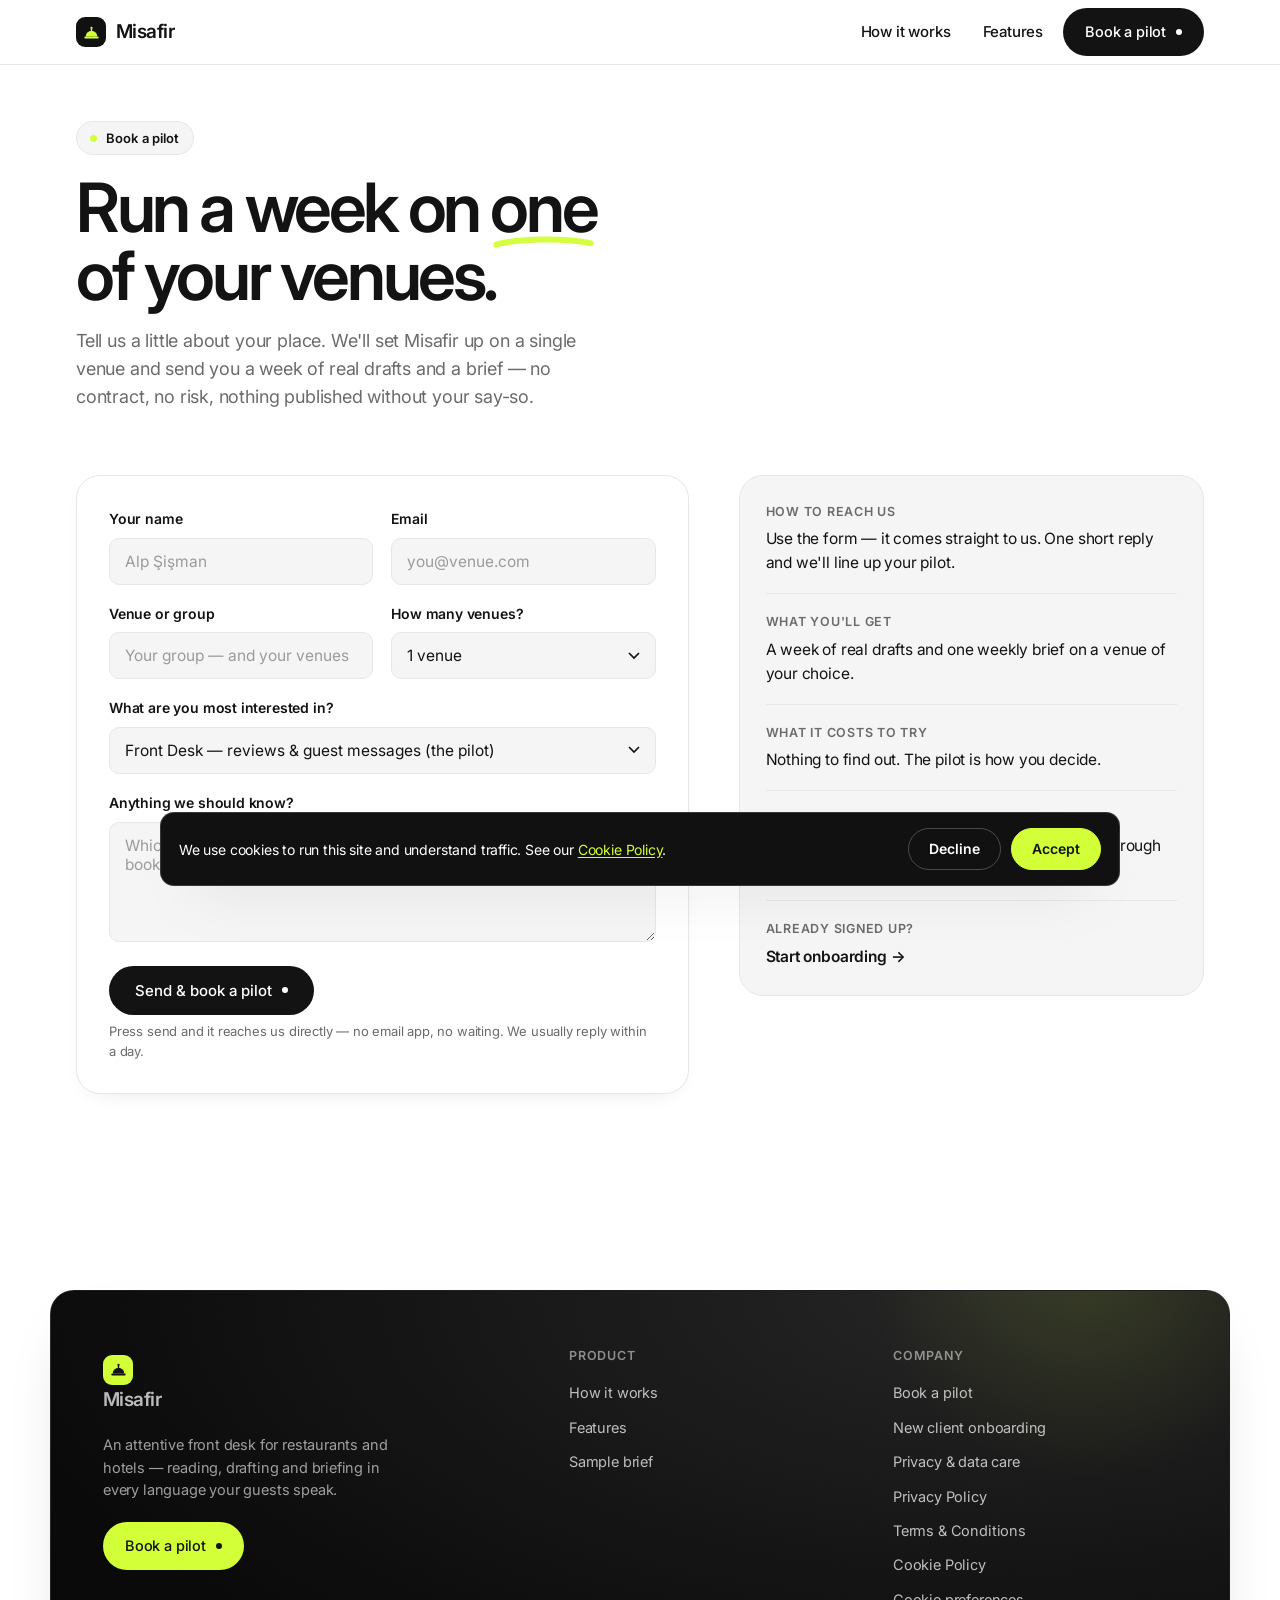
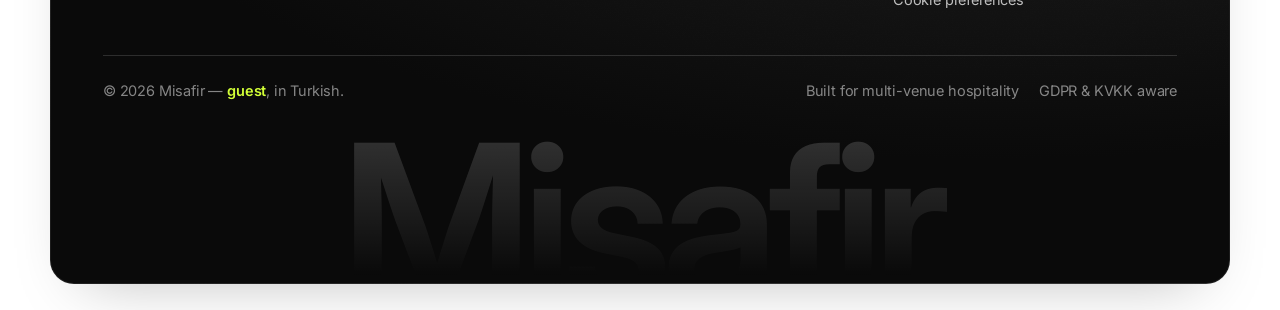
==== commit 8be4857b: "Switch theme from seamuk to Seam Studio (Inter/white/lime #D2FF37) Re-skin the Misafir marketing sit" ====
--- a/contact.html
+++ b/contact.html
@@ -8,10 +8,10 @@
 <meta property="og:title" content="Book a Misafir pilot" />
 <meta property="og:description" content="Tell us about your venues. We'll run a week on one of them and show you real drafts and a brief." />
 <link rel="icon" href="favicon.svg" type="image/svg+xml" />
-<script>document.documentElement.className+=' js';(function(){try{var t=localStorage.getItem('misafir-theme');if(t)document.documentElement.setAttribute('data-theme',t);}catch(e){}})();</script>
+<script>document.documentElement.className+=' js';</script>
 <link rel="preconnect" href="https://fonts.googleapis.com">
 <link rel="preconnect" href="https://fonts.gstatic.com" crossorigin>
-<link href="https://fonts.googleapis.com/css2?family=Fraunces:ital,opsz,wght@0,9..144,300..600;1,9..144,300..600&family=Instrument+Sans:wght@400;500;600&family=JetBrains+Mono:wght@400;500&display=swap" rel="stylesheet">
+<link href="https://fonts.googleapis.com/css2?family=Inter:wght@400;500;600;700&display=swap" rel="stylesheet">
 <link rel="stylesheet" href="assets/style.css" />
 </head>
 <body>
@@ -19,7 +19,6 @@
 <nav>
   <div class="wrap nav-inner">
     <a href="index.html" class="brand"><span class="mark"><svg viewBox="0 0 28 28" fill="currentColor" aria-hidden="true"><circle cx="14" cy="7.4" r="1.7"/><rect x="13.1" y="8.4" width="1.8" height="4" rx="0.9"/><path d="M5.5 20a8.5 8.5 0 0 1 17 0Z"/><rect x="3.4" y="19.9" width="21.2" height="2.9" rx="1.45"/></svg></span>Misafir</a>
-    <button class="theme-toggle" type="button" aria-label="Toggle dark mode" aria-pressed="false"><svg class="i-sun" viewBox="0 0 24 24" fill="none" stroke="currentColor" stroke-width="1.9" aria-hidden="true"><circle cx="12" cy="12" r="4.2"/><path d="M12 2v2.5M12 19.5V22M2 12h2.5M19.5 12H22M4.9 4.9l1.8 1.8M17.3 17.3l1.8 1.8M19.1 4.9l-1.8 1.8M6.7 17.3l-1.8 1.8"/></svg><svg class="i-moon" viewBox="0 0 24 24" fill="none" stroke="currentColor" stroke-width="1.9" aria-hidden="true"><path d="M21 12.8A8.5 8.5 0 1 1 11.2 3a6.6 6.6 0 0 0 9.8 9.8z"/></svg></button>
     <button class="nav-toggle" aria-label="Menu" aria-expanded="false"><span></span><span></span><span></span></button>
     <div class="nav-links">
       <a href="how-it-works.html" data-page="how-it-works.html">How it works</a>
--- a/assets/style.css
+++ b/assets/style.css
@@ -1,65 +1,77 @@
 /* ============================================================
    Misafir — AI maître for hospitality
-   Design system v2 · "bright atelier"
-   Warm-white canvas · emerald accent · big type · soft depth
+   Design system v5 · "Seam Studio"
+   White page · Inter · near-black inset panels · lime #D2FF37
+   Light-only. Legacy variable names retained (remapped) so every
+   page + legal <style> block inherits the new theme unchanged.
    ============================================================ */
 
 :root{
-  color-scheme:light dark;
-
-  /* fonts — seamuk family */
-  --font-display:"Fraunces",Georgia,"Times New Roman",serif;
-  --font-body:"Instrument Sans",-apple-system,BlinkMacSystemFont,"Segoe UI",sans-serif;
-  --font-mono:"JetBrains Mono",ui-monospace,SFMono-Regular,Menlo,monospace;
-
-  /* surfaces — warm cream (light default) */
-  --bg:#f4f1ec;            /* page */
-  --bg-2:#fbf9f5;          /* raised */
-  --bg-alt:#f0ede8;        /* alt section */
-  --card:rgba(255,255,255,0.70);   /* glass */
-  --card-solid:#fbf9f5;
-  --ink:rgba(0,0,0,0.88);
-  --ink-2:rgba(0,0,0,0.66);
-  --muted:rgba(0,0,0,0.56);
-  --muted2:rgba(0,0,0,0.40);
-  --line:rgba(0,0,0,0.08);
-  --line-2:rgba(0,0,0,0.14);
-
-  /* lime accent */
-  --lime:#B7F56B;
-  --lime-2:#91E95B;
-  --lime-fill:linear-gradient(135deg,#B7F56B,#91E95B);
-  --lime-ink:#4a8f1a;           /* olive — lime as TEXT on cream */
-  --lime-dim:rgba(74,143,26,0.10);
-  --lime-border:rgba(74,143,26,0.24);
-  --on-lime:#0f1a06;            /* near-black text on a lime fill */
-
-  /* semantic aliases (kept so existing rules inherit the new theme) */
-  --brand:#B7F56B;              /* bright lime — used for fills/dots */
-  --brand-deep:#4a8f1a;         /* olive — used for text/links/emphasis */
-  --brand-ink:#0a0a0c;          /* near-black — premium dark surfaces */
-  --brand-soft:rgba(74,143,26,0.10);
-  --brand-soft-2:rgba(74,143,26,0.22);
-  --mint:#4a8f1a;
-  --amber:#d97706;
-  --coral:#dc5a3c;
-  --sky:#3b82c4;
+  color-scheme:light;
+
+  /* fonts — single family, Inter */
+  --font:'Inter',-apple-system,BlinkMacSystemFont,'SF Pro Display','Segoe UI',Roboto,Helvetica,Arial,sans-serif;
+  --font-body:var(--font);
+  --font-display:var(--font);
+  --font-mono:ui-monospace,SFMono-Regular,Menlo,monospace;
+
+  /* surfaces — white canvas */
+  --bg:#FFFFFF;
+  --bg-2:#F6F6F3;          /* tinted section */
+  --bg-alt:#F5F5F5;        /* --row */
+  --card:#FFFFFF;
+  --card-solid:#FFFFFF;
+  --ink:#131313;
+  --ink-2:#3A3A3A;
+  --muted:#6B6B6B;         /* --soft */
+  --muted2:#9B9B9B;        /* --grey */
+  --line:#E7E7E7;          /* --hair */
+  --line-2:#DCDCDC;
+
+  /* lime accent — the only chromatic colour, used sparingly */
+  --lime:#D2FF37;
+  --lime-2:#D2FF37;
+  --lime-fill:#D2FF37;
+  --lime-ink:#131313;
+  --lime-dim:rgba(210,255,55,0.18);
+  --lime-border:#C7E266;
+  --on-lime:#131313;
+
+  /* semantic aliases (existing rules + inline HTML vars inherit these) */
+  --brand:#D2FF37;              /* lime — dots / fills / live indicators */
+  --brand-deep:#131313;         /* ink — text / links / emphasis */
+  --brand-ink:#111111;          /* near-black — dark surfaces */
+  --brand-soft:#F5F5F5;         /* light fill */
+  --brand-soft-2:#E7E7E7;       /* hairline */
+  --mint:#131313;
+  --amber:#B57A1E;
+  --coral:#C0432C;
+  --sky:#3B6FB0;
+  --violet:#5B54C9;
+
+  --panel:#111111;
+  --panel-soft:#1C1C1C;
 
   /* layout */
   --maxw:1180px;
-  --r-sm:12px;
-  --r:16px;
-  --r-lg:20px;
-  --r-pill:999px;
-
-  /* depth */
-  --sh-sm:0 1px 2px rgba(0,0,0,.04), 0 8px 24px -14px rgba(0,0,0,.10);
-  --sh:0 8px 30px rgba(0,0,0,.08);
-  --sh-lg:0 20px 50px -20px rgba(0,0,0,.16);
-  --sh-brand:0 20px 50px -22px rgba(183,245,107,.45);
+  --r-sm:14px;
+  --r:18px;
+  --r-lg:24px;
+  --r-pill:100px;
+  --inset:clamp(8px,1.6vw,24px);
+
+  /* depth — hairline / soft, no glass */
+  --sh-sm:0 1px 2px rgba(0,0,0,.04);
+  --sh:0 8px 26px -18px rgba(0,0,0,.22);
+  --sh-lg:0 26px 60px -32px rgba(0,0,0,.28);
+  --sh-brand:0 26px 60px -30px rgba(0,0,0,.35);
 
   --ease:cubic-bezier(.2,.8,.2,1);
   --ease-spring:cubic-bezier(.34,1.56,.64,1);
+
+  /* film-grain + soft noise for dark inset panels (Seam Studio) */
+  --noise:url("data:image/svg+xml,%3Csvg xmlns='http://www.w3.org/2000/svg' width='900' height='620'%3E%3Cfilter id='n'%3E%3CfeTurbulence type='fractalNoise' baseFrequency='0.006 0.011' numOctaves='5' seed='11'/%3E%3CfeColorMatrix type='matrix' values='0 0 0 0 0.72 0 0 0 0 0.72 0 0 0 0 0.72 0 0 0 0.75 0'/%3E%3C/filter%3E%3Crect width='900' height='620' filter='url(%23n)'/%3E%3C/svg%3E");
+  --grain:url("data:image/svg+xml,%3Csvg xmlns='http://www.w3.org/2000/svg' width='420' height='420'%3E%3Cfilter id='g'%3E%3CfeTurbulence type='fractalNoise' baseFrequency='0.9' numOctaves='2' seed='3'/%3E%3CfeColorMatrix type='matrix' values='0 0 0 0 1 0 0 0 0 1 0 0 0 0 1 0 0 0 0.05 0'/%3E%3C/filter%3E%3Crect width='420' height='420' filter='url(%23g)'/%3E%3C/svg%3E");
 }
 
 *{box-sizing:border-box;margin:0;padding:0}
@@ -67,114 +79,59 @@
 body{
   background:var(--bg);
   color:var(--ink);
-  font-family:var(--font-body);
-  font-size:17px;line-height:1.6;
+  font-family:var(--font);
+  font-size:16px;line-height:1.55;letter-spacing:-.011em;
   -webkit-font-smoothing:antialiased;
   text-rendering:optimizeLegibility;
   overflow-x:hidden;position:relative;min-height:100vh;
 }
-/* soft colour-mesh that lives behind everything */
-body::before{
-  content:"";position:fixed;inset:-25%;z-index:0;pointer-events:none;
-  background:
-    radial-gradient(30% 32% at 12% 8%, rgba(183,245,107,0.30), transparent 60%),
-    radial-gradient(26% 30% at 90% 6%, rgba(96,165,250,0.16), transparent 62%),
-    radial-gradient(30% 34% at 84% 88%, rgba(167,139,250,0.16), transparent 60%),
-    radial-gradient(24% 28% at 24% 92%, rgba(251,191,36,0.12), transparent 62%);
-  filter:blur(80px);opacity:.9;
-  animation:mesh 26s ease-in-out infinite alternate;
-}
-@keyframes mesh{from{transform:translate3d(-1.5%,-1%,0) scale(1)}to{transform:translate3d(1.5%,2%,0) scale(1.08)}}
 main,nav,footer{position:relative;z-index:1}
 
-h1,h2,h3,h4{font-family:var(--font-display);font-weight:300;line-height:1.08;letter-spacing:-0.025em;color:var(--ink)}
-h1{font-weight:300}
-em{font-style:italic;color:var(--brand-deep);font-weight:400}
+h1,h2,h3,h4{font-family:var(--font);font-weight:600;line-height:1.06;letter-spacing:-.035em;color:var(--ink);text-wrap:balance}
+em{font-style:normal;color:var(--ink);font-weight:600}
 a{color:inherit;text-decoration:none}
 img,svg{display:block;max-width:100%}
 
 .wrap{max-width:var(--maxw);margin:0 auto;padding:0 26px}
-.eyebrow{display:inline-flex;align-items:center;gap:9px;font-size:13px;font-weight:600;letter-spacing:-0.01em;color:var(--brand-deep);background:var(--brand-soft);border:1px solid var(--brand-soft-2);padding:7px 14px;border-radius:var(--r-pill)}
-.eyebrow .dot{width:7px;height:7px;border-radius:50%;background:var(--brand);box-shadow:0 0 0 0 rgba(14,159,110,.5);animation:beacon 2.6s var(--ease) infinite}
-@keyframes beacon{0%{box-shadow:0 0 0 0 rgba(14,159,110,.45)}70%{box-shadow:0 0 0 8px rgba(14,159,110,0)}100%{box-shadow:0 0 0 0 rgba(14,159,110,0)}}
+.eyebrow{display:inline-flex;align-items:center;gap:9px;font-size:13px;font-weight:600;letter-spacing:.01em;color:var(--ink);background:var(--bg-alt);border:1px solid var(--line);padding:6px 13px;border-radius:var(--r-pill)}
+.eyebrow .dot{width:7px;height:7px;border-radius:50%;background:var(--lime);box-shadow:0 0 0 0 rgba(210,255,55,.55);animation:beacon 2.6s var(--ease) infinite}
+@keyframes beacon{0%{box-shadow:0 0 0 0 rgba(210,255,55,.55)}70%{box-shadow:0 0 0 8px rgba(210,255,55,0)}100%{box-shadow:0 0 0 0 rgba(210,255,55,0)}}
 .muted{color:var(--muted)}
 .center{text-align:center}
 
-/* ---------- buttons ---------- */
+/* ---------- buttons → pills (ink fill, dot→lime on hover) ---------- */
 .btn{
-  position:relative;overflow:hidden;
-  display:inline-flex;align-items:center;gap:9px;
-  background:var(--brand);color:#fff;font-weight:600;font-size:15px;font-family:var(--font-body);
+  position:relative;
+  display:inline-flex;align-items:center;gap:10px;
+  background:var(--ink);color:#fff;font-weight:500;font-size:14.5px;font-family:var(--font);
   padding:13px 22px;border-radius:var(--r-pill);border:none;cursor:pointer;
-  transition:transform .2s var(--ease),box-shadow .2s var(--ease),background .2s var(--ease);
-  box-shadow:0 10px 24px -12px rgba(14,159,110,.7);
-}
-.btn::after{content:"";position:absolute;top:0;left:-130%;width:55%;height:100%;background:linear-gradient(100deg,transparent,rgba(255,255,255,.45),transparent);transform:skewX(-18deg);transition:left .6s var(--ease);pointer-events:none}
-.btn:hover::after{left:150%}
-.btn:hover{transform:translateY(-2px);background:var(--brand-deep);box-shadow:0 16px 30px -12px rgba(14,159,110,.75)}
-.btn:active{transform:translateY(0)}
-.btn .arr{transition:transform .2s var(--ease)}
-.btn:hover .arr{transform:translateX(4px)}
-.btn-ghost{background:var(--card);color:var(--ink);border:1px solid var(--line-2);box-shadow:var(--sh-sm)}
-.btn-ghost:hover{background:#fff;border-color:var(--ink);box-shadow:var(--sh-sm)}
-.btn-lg{padding:16px 28px;font-size:16px}
+  transition:transform .2s var(--ease),background .2s var(--ease);
+}
+.btn::after{content:"";width:6px;height:6px;border-radius:50%;background:#fff;transition:background .2s;flex:none}
+.btn:hover{transform:scale(1.03);background:#000}
+.btn:hover::after{background:var(--lime)}
+.btn .arr{display:none}
+.btn-ghost{background:transparent;color:var(--ink);border:1px solid var(--line);font-weight:500}
+.btn-ghost::after{background:var(--ink)}
+.btn-ghost:hover{background:transparent;border-color:var(--ink);transform:scale(1.03)}
+.btn-ghost:hover::after{background:var(--lime)}
+.btn-lg{padding:15px 26px;font-size:15px}
 .btn-block{width:100%;justify-content:center}
 
-/* ---------- nav · Apple-style liquid glass ---------- */
-nav{position:sticky;top:0;z-index:60;padding:14px 16px;transition:padding .3s var(--ease)}
+/* ---------- nav (clean white bar) ---------- */
+nav{position:sticky;top:0;z-index:60;padding:0;background:rgba(255,255,255,.92);backdrop-filter:blur(12px);-webkit-backdrop-filter:blur(12px);border-bottom:1px solid var(--line)}
 .nav-inner{
-  position:relative;overflow:hidden;isolation:isolate;
+  position:relative;
   display:flex;align-items:center;justify-content:space-between;gap:24px;
-  border-radius:var(--r-pill);
-  padding:10px 12px 10px 22px;
-  /* the glass */
-  background:linear-gradient(177deg, rgba(255,255,255,0.55), rgba(255,255,255,0.32));
-  backdrop-filter:blur(22px) saturate(200%) brightness(1.07);
-  -webkit-backdrop-filter:blur(22px) saturate(200%) brightness(1.07);
-  border:1px solid rgba(255,255,255,0.5);
-  /* glass thickness: bright inner rim (top-left light) + soft float shadow */
-  box-shadow:
-    inset 0 1px 1px rgba(255,255,255,0.95),
-    inset 0 -8px 18px -10px rgba(255,255,255,0.55),
-    inset 0 0 0 1px rgba(255,255,255,0.18),
-    0 12px 34px -10px rgba(16,24,21,0.20),
-    0 3px 10px -4px rgba(16,24,21,0.10);
-  transition:box-shadow .3s var(--ease),background .3s var(--ease),backdrop-filter .3s var(--ease);
-}
-/* glossy dome highlight across the top edge */
-.nav-inner::after{
-  content:"";position:absolute;inset:0;border-radius:inherit;pointer-events:none;z-index:0;
-  background:radial-gradient(140% 100% at 30% -60%, rgba(255,255,255,0.75), rgba(255,255,255,0) 55%);
-  opacity:.7;mix-blend-mode:screen;
-}
-/* slow liquid specular sweep */
-.nav-inner::before{
-  content:"";position:absolute;top:-20%;left:-40%;width:45%;height:140%;pointer-events:none;z-index:0;
-  background:linear-gradient(105deg, transparent, rgba(255,255,255,0.45) 50%, transparent);
-  transform:skewX(-16deg);filter:blur(2px);
-  animation:sheen 9s ease-in-out infinite;
-}
-@keyframes sheen{0%{left:-45%}55%{left:135%}100%{left:135%}}
-.nav-inner .brand,.nav-inner .nav-links,.nav-inner .nav-toggle{position:relative;z-index:1}
-nav.scrolled .nav-inner{
-  background:linear-gradient(177deg, rgba(255,255,255,0.66), rgba(255,255,255,0.44));
-  backdrop-filter:blur(28px) saturate(210%) brightness(1.05);
-  -webkit-backdrop-filter:blur(28px) saturate(210%) brightness(1.05);
-  box-shadow:
-    inset 0 1px 1px rgba(255,255,255,1),
-    inset 0 -8px 18px -10px rgba(255,255,255,0.6),
-    inset 0 0 0 1px rgba(255,255,255,0.22),
-    0 16px 40px -10px rgba(16,24,21,0.26),
-    0 4px 12px -4px rgba(16,24,21,0.12);
-}
-@media(prefers-reduced-motion:reduce){.nav-inner::before{display:none}}
-.brand{font-family:var(--font-display);font-size:21px;font-weight:700;letter-spacing:-0.02em;display:flex;align-items:center;gap:10px}
-.brand .mark{width:30px;height:30px;border-radius:9px;background:linear-gradient(150deg,var(--brand),var(--brand-deep));display:flex;align-items:center;justify-content:center;color:#fff;box-shadow:0 6px 14px -6px rgba(14,159,110,.7);flex:none}
+  max-width:var(--maxw);margin:0 auto;height:64px;padding:0 26px;
+}
+.brand{font-family:var(--font);font-size:19px;font-weight:600;letter-spacing:-.03em;display:flex;align-items:center;gap:10px;color:var(--ink)}
+.brand .mark{width:30px;height:30px;border-radius:9px;background:var(--panel);display:flex;align-items:center;justify-content:center;color:var(--lime);flex:none}
 .brand .mark svg{width:19px;height:19px}
-.nav-links{display:flex;gap:6px;align-items:center;font-size:15px}
-.nav-links a:not(.btn){color:var(--ink-2);padding:9px 14px;border-radius:var(--r-pill);transition:background .15s ease,color .15s ease}
-.nav-links a:not(.btn):hover{background:rgba(21,32,28,.05);color:var(--ink)}
-.nav-links a.active{color:var(--brand-deep)}
+.nav-links{display:flex;gap:8px;align-items:center;font-size:15px;font-weight:500}
+.nav-links a:not(.btn){color:var(--ink);padding:8px 12px;border-radius:var(--r-pill);transition:color .15s ease}
+.nav-links a:not(.btn):hover{color:var(--muted)}
+.nav-links a.active{color:var(--muted)}
 .nav-toggle{display:none;background:none;border:none;cursor:pointer;width:30px;height:24px;position:relative}
 .nav-toggle span{position:absolute;left:0;right:0;height:2px;background:var(--ink);border-radius:2px;transition:transform .3s var(--ease),opacity .2s ease}
 .nav-toggle span:nth-child(1){top:3px}.nav-toggle span:nth-child(2){top:11px}.nav-toggle span:nth-child(3){top:19px}
@@ -182,133 +139,129 @@
 .nav-toggle.open span:nth-child(2){opacity:0}
 .nav-toggle.open span:nth-child(3){transform:translateY(-8px) rotate(-45deg)}
 @media(max-width:840px){
-  /* on mobile the nav bar must NOT be a containing block (backdrop-filter) or
-     clip (overflow) the fixed menu, and must not paint the liquid sheen */
-  .nav-inner{overflow:visible;backdrop-filter:none;-webkit-backdrop-filter:none;background:rgba(251,250,246,0.96);box-shadow:var(--sh-sm)}
-  .nav-inner::before,.nav-inner::after{display:none}
-  nav.scrolled .nav-inner{backdrop-filter:none;-webkit-backdrop-filter:none;background:rgba(251,250,246,0.98);box-shadow:var(--sh)}
-  /* these selectors match the .nav-inner … z-index helper's specificity and come
-     later, so they actually win (the toggle must sit ABOVE the open menu, and the
-     menu must be genuinely fixed rather than the helper's position:relative) */
-  .nav-inner .nav-toggle{display:block;z-index:80;margin-right:8px}
+  .nav-inner .nav-toggle{display:block;z-index:80}
   .nav-inner .nav-links{position:fixed;inset:0;width:100%;height:100vh;height:100svh;
     flex-direction:column;justify-content:center;align-items:flex-start;gap:6px;
-    background:var(--bg-2);padding:0 40px;
+    background:var(--bg);padding:0 40px;
     transform:translateX(100%);transition:transform .38s var(--ease);z-index:70}
   .nav-inner .nav-links.open{transform:translateX(0)}
-  .nav-links a:not(.btn){font-family:var(--font-display);font-size:26px;padding:14px 0}
+  .nav-links a:not(.btn){font-size:26px;font-weight:600;letter-spacing:-.03em;padding:14px 0}
   .nav-links .btn{margin-top:18px}
 }
 
 /* ---------- section rhythm ---------- */
-section{padding:108px 0;position:relative}
+section{padding:clamp(70px,9vw,120px) 0;position:relative}
 .tint{background:var(--bg-2)}
-.brandband{background:var(--brand-ink);color:#EAF4EE}
+.brandband{background:var(--panel);color:#fff}
 .sec-head{max-width:54ch;margin-bottom:56px}
 .sec-head.center{margin-left:auto;margin-right:auto;text-align:center}
-.sec-head h2{font-size:clamp(32px,5vw,54px);margin-top:18px;letter-spacing:-0.035em}
-.sec-head p{margin-top:18px;color:var(--muted);font-size:19px;max-width:46ch}
+.sec-head h2{font-size:clamp(32px,5vw,54px);margin-top:18px;letter-spacing:-.04em;line-height:1.04}
+.sec-head p{margin-top:18px;color:var(--muted);font-size:18px;max-width:46ch;letter-spacing:-.01em}
 .sec-head.center p{margin-left:auto;margin-right:auto}
 
 /* ---------- hero ---------- */
-.hero{padding:64px 0 90px;position:relative;overflow:hidden}
+.hero{padding:56px 0 90px;position:relative}
 .hero-grid{display:grid;grid-template-columns:1.04fr .96fr;gap:54px;align-items:center}
 @media(max-width:940px){.hero-grid{grid-template-columns:1fr;gap:48px}}
-.hero-copy{max-width:40ch}
+.hero-copy{max-width:42ch}
 .welcome-line{display:flex;align-items:center;gap:12px;margin-bottom:22px;flex-wrap:wrap}
-.welcome-word{font-family:var(--font-display);font-weight:600;font-size:clamp(20px,2.6vw,26px);color:var(--brand-deep);min-height:1.2em;transition:opacity .42s var(--ease),transform .42s var(--ease),filter .42s var(--ease)}
+.welcome-word{font-family:var(--font);font-weight:600;font-size:clamp(20px,2.6vw,26px);color:var(--ink);min-height:1.2em;transition:opacity .42s var(--ease),transform .42s var(--ease),filter .42s var(--ease)}
 .welcome-tag{font-size:14px;color:var(--muted)}
-h1.title{font-size:clamp(40px,4.9vw,60px);line-height:1.03;letter-spacing:-0.035em}
-.lede{margin-top:24px;font-size:20px;color:var(--ink-2);max-width:42ch;line-height:1.5}
-.hero-cta{margin-top:34px;display:flex;gap:13px;align-items:center;flex-wrap:wrap}
+h1.title{font-size:clamp(42px,5.4vw,66px);line-height:1;letter-spacing:-.045em}
+.lede{margin-top:24px;font-size:19px;color:var(--muted);max-width:42ch;line-height:1.5;letter-spacing:-.01em}
+.lede strong{color:var(--ink);font-weight:600}
+.hero-cta{margin-top:32px;display:flex;gap:13px;align-items:center;flex-wrap:wrap}
 .trust{margin-top:24px;display:flex;align-items:center;gap:10px;font-size:14px;color:var(--muted)}
 .trust .av{display:flex}
-.trust .av span{width:26px;height:26px;border-radius:50%;border:2px solid var(--bg);margin-left:-8px;background:var(--mint);display:flex;align-items:center;justify-content:center;font-size:11px;font-weight:600;color:var(--brand-ink)}
+.trust .av span{width:26px;height:26px;border-radius:50%;border:2px solid var(--bg);margin-left:-8px;background:var(--ink);display:flex;align-items:center;justify-content:center;font-size:11px;font-weight:600;color:#fff}
 .trust .av span:first-child{margin-left:0}
 
 /* live multilingual ticker */
 .ticker{margin-top:20px;display:inline-flex;align-items:center;gap:11px;font-size:14px;background:var(--card);border:1px solid var(--line);border-radius:var(--r-pill);padding:9px 17px;box-shadow:var(--sh-sm);max-width:100%}
-.ticker .label{display:inline-flex;align-items:center;gap:7px;font-weight:700;color:var(--brand-deep);white-space:nowrap}
-.ticker .label i{width:7px;height:7px;border-radius:50%;background:var(--brand);box-shadow:0 0 0 0 rgba(14,159,110,.5);animation:beacon 1.8s infinite}
-.ticker [data-ticker]{color:var(--ink-2);transition:opacity .35s var(--ease),transform .35s var(--ease);white-space:nowrap;overflow:hidden;text-overflow:ellipsis}
+.ticker .label{display:inline-flex;align-items:center;gap:7px;font-weight:600;color:var(--ink);white-space:nowrap}
+.ticker .label i{width:7px;height:7px;border-radius:50%;background:var(--lime);box-shadow:0 0 0 0 rgba(210,255,55,.5);animation:beacon 1.8s infinite}
+.ticker [data-ticker]{color:var(--muted);transition:opacity .35s var(--ease),transform .35s var(--ease);white-space:nowrap;overflow:hidden;text-overflow:ellipsis}
 
 /* "what happens next" micro-flow */
 .next-flow{margin-top:24px;display:flex;flex-wrap:wrap;gap:10px 20px}
-.next-flow .nx{display:inline-flex;align-items:center;gap:9px;font-size:13.5px;color:var(--ink-2)}
-.next-flow .nx b{display:inline-flex;align-items:center;justify-content:center;width:21px;height:21px;border-radius:50%;background:var(--brand-soft);color:var(--brand-deep);font-size:12px;font-weight:700;flex:none}
+.next-flow .nx{display:inline-flex;align-items:center;gap:9px;font-size:13.5px;color:var(--muted)}
+.next-flow .nx b{display:inline-flex;align-items:center;justify-content:center;width:21px;height:21px;border-radius:50%;background:var(--bg-alt);border:1px solid var(--line);color:var(--ink);font-size:12px;font-weight:600;flex:none}
 
 /* multilingual callout */
 .callout{text-align:center}
-.callout h2{font-size:clamp(30px,4.6vw,52px);max-width:20ch;margin:0 auto;letter-spacing:-0.035em}
-.callout p{margin:18px auto 0;color:var(--muted);font-size:19px;max-width:46ch}
+.callout h2{font-size:clamp(30px,4.6vw,52px);max-width:20ch;margin:0 auto;letter-spacing:-.04em;line-height:1.04}
+.callout p{margin:18px auto 0;color:var(--muted);font-size:18px;max-width:46ch}
 .callout .langs{display:flex;gap:9px;justify-content:center;flex-wrap:wrap;margin-top:26px}
-.callout .langs span{background:var(--card);border:1px solid var(--line);border-radius:var(--r-pill);padding:9px 17px;font-size:15px;font-weight:600;color:var(--ink);box-shadow:var(--sh-sm);display:inline-flex;align-items:center;gap:8px}
+.callout .langs span{background:var(--bg-alt);border:1px solid var(--line);border-radius:var(--r-pill);padding:9px 17px;font-size:15px;font-weight:500;color:var(--ink);display:inline-flex;align-items:center;gap:8px}
 
 /* "built for you if" */
 .foryou{display:grid;grid-template-columns:repeat(2,1fr);gap:14px 34px;max-width:820px}
 @media(max-width:640px){.foryou{grid-template-columns:1fr}}
 .foryou li{list-style:none;display:flex;gap:13px;align-items:flex-start;font-size:16.5px;color:var(--ink-2)}
-.foryou li svg{width:22px;height:22px;color:var(--brand);flex:none;margin-top:1px}
+.foryou li svg{width:22px;height:22px;color:var(--ink);flex:none;margin-top:1px}
 
 /* reassurance badges */
 .reassure{display:flex;flex-wrap:wrap;justify-content:center;gap:10px;margin-top:26px}
-.reassure span{display:inline-flex;align-items:center;gap:8px;font-size:13.5px;font-weight:600;color:var(--brand-deep);background:var(--brand-soft);border:1px solid var(--brand-soft-2);border-radius:var(--r-pill);padding:9px 15px}
+.reassure span{display:inline-flex;align-items:center;gap:8px;font-size:13.5px;font-weight:600;color:var(--ink);background:var(--bg-alt);border:1px solid var(--line);border-radius:var(--r-pill);padding:9px 15px}
 .reassure span svg{width:15px;height:15px}
 
 /* founding band */
-.founding{position:relative;overflow:hidden;background:var(--bg-2);border:1px solid var(--line);border-radius:var(--r-lg);padding:44px;display:grid;grid-template-columns:1.3fr .7fr;gap:30px;align-items:center;box-shadow:var(--sh-sm)}
+.founding{position:relative;overflow:hidden;background:var(--card);border:1px solid var(--line);border-radius:var(--r-lg);padding:44px;display:grid;grid-template-columns:1.3fr .7fr;gap:30px;align-items:center;box-shadow:var(--sh-sm)}
 @media(max-width:760px){.founding{grid-template-columns:1fr;text-align:center;padding:34px}}
-.founding h3{font-size:clamp(24px,3.2vw,34px);letter-spacing:-0.03em}
+.founding h3{font-size:clamp(24px,3.2vw,34px);letter-spacing:-.035em}
 .founding p{margin-top:12px;color:var(--muted);font-size:16.5px;max-width:46ch}
 @media(max-width:760px){.founding p{margin-left:auto;margin-right:auto}}
 .founding .badge{justify-self:end}
 @media(max-width:760px){.founding .badge{justify-self:center}}
-.founding .badge .pill{display:inline-flex;align-items:center;gap:9px;background:var(--brand-soft);color:var(--brand-deep);border:1px solid var(--brand-soft-2);border-radius:var(--r-pill);padding:10px 18px;font-weight:700;font-size:14px}
-.founding .badge .pill i{width:8px;height:8px;border-radius:50%;background:var(--brand);animation:beacon 2s infinite}
+.founding .badge .pill{display:inline-flex;align-items:center;gap:9px;background:var(--bg-alt);color:var(--ink);border:1px solid var(--line);border-radius:var(--r-pill);padding:10px 18px;font-weight:600;font-size:14px}
+.founding .badge .pill i{width:8px;height:8px;border-radius:50%;background:var(--lime);animation:beacon 2s infinite}
 
 /* sample brief document */
 .doc{max-width:780px;margin:0 auto;background:var(--card);border:1px solid var(--line);border-radius:var(--r-lg);box-shadow:var(--sh-lg);overflow:hidden}
-.doc-head{padding:26px 30px;border-bottom:1px solid var(--line);display:flex;justify-content:space-between;align-items:flex-start;gap:16px;background:linear-gradient(180deg,var(--brand-soft),#fff)}
+.doc-head{padding:26px 30px;border-bottom:1px solid var(--line);display:flex;justify-content:space-between;align-items:flex-start;gap:16px;background:var(--bg-alt)}
 .doc-head h3{font-size:22px}
 .doc-head .meta{font-size:13px;color:var(--muted);margin-top:4px}
 .doc-head .score{text-align:right;flex:none}
-.doc-head .score .n{font-family:var(--font-display);font-weight:700;font-size:30px;color:var(--brand-deep);line-height:1}
+.doc-head .score .n{font-family:var(--font);font-weight:600;font-size:30px;color:var(--ink);line-height:1;letter-spacing:-.04em;font-variant-numeric:tabular-nums}
 .doc-head .score .s{font-size:12px;color:var(--muted)}
 .doc-sec{padding:22px 30px;border-bottom:1px solid var(--line)}
 .doc-sec:last-child{border-bottom:none}
-.doc-sec h4{font-size:12.5px;letter-spacing:.04em;text-transform:uppercase;color:var(--muted);margin-bottom:14px}
+.doc-sec h4{font-size:12.5px;letter-spacing:.06em;text-transform:uppercase;color:var(--muted);margin-bottom:14px;font-weight:600}
 .vrow{display:flex;align-items:center;justify-content:space-between;gap:14px;padding:11px 0;border-bottom:1px solid var(--line);font-size:15px}
 .vrow:last-child{border-bottom:none}
 .vrow .vn{font-weight:600}
 .vrow .vt{color:var(--muted);font-size:13.5px}
-.vrow .vr{font-family:var(--font-display);font-weight:700;color:var(--ink);display:flex;align-items:center;gap:6px}
+.vrow .vr{font-family:var(--font);font-weight:600;color:var(--ink);display:flex;align-items:center;gap:6px;font-variant-numeric:tabular-nums}
 .vrow .trend{font-size:12px;font-weight:700;padding:2px 8px;border-radius:var(--r-pill)}
-.trend.up{background:var(--brand-soft);color:var(--brand-deep)}
+.trend.up{background:var(--lime-dim);color:#4f6b0e}
 .trend.down{background:#FDE7E2;color:#C0432C}
-.trend.flat{background:#EFEDE6;color:var(--muted)}
+.trend.flat{background:var(--bg-alt);color:var(--muted)}
 .theme{display:flex;align-items:center;gap:10px;padding:9px 0;font-size:14.5px;color:var(--ink-2)}
 .theme .dot2{width:8px;height:8px;border-radius:50%;flex:none}
 .todo{display:flex;gap:11px;padding:10px 0;font-size:15px;color:var(--ink)}
-.todo .num{width:22px;height:22px;border-radius:50%;background:var(--brand);color:#fff;font-size:12px;font-weight:700;display:flex;align-items:center;justify-content:center;flex:none}
+.todo .num{width:22px;height:22px;border-radius:50%;background:var(--ink);color:#fff;font-size:12px;font-weight:700;display:flex;align-items:center;justify-content:center;flex:none}
 .doc-note{text-align:center;font-size:13.5px;color:var(--muted);margin-top:18px}
 
-/* hero visual: the morning brief, light */
+/* hero visual: the morning brief → dark inset panel */
 .hero-visual{position:relative}
 .float-chip{position:absolute;z-index:3;background:var(--card);border:1px solid var(--line);box-shadow:var(--sh);border-radius:14px;padding:10px 14px;font-size:13.5px;font-weight:500;display:flex;align-items:center;gap:9px;white-space:nowrap}
-.float-chip .flag{width:22px;height:22px;border-radius:50%;background:var(--brand-soft);display:flex;align-items:center;justify-content:center;font-size:12px}
+.float-chip .flag{width:22px;height:22px;border-radius:50%;background:var(--bg-alt);display:flex;align-items:center;justify-content:center;font-size:12px}
 .float-chip.one{top:-22px;right:26px;animation:bob 5s var(--ease) infinite}
 .float-chip.two{bottom:-22px;left:10px;animation:bob 6s var(--ease) infinite .6s}
 .float-chip.three{bottom:-22px;right:34px;animation:bob 5.5s var(--ease) infinite .3s}
 @media(max-width:520px){.float-chip.three{display:none}}
 @keyframes bob{0%,100%{transform:translateY(0)}50%{transform:translateY(-9px)}}
 
-.panel{background:var(--card);border:1px solid var(--line);border-radius:var(--r-lg);box-shadow:var(--sh-lg);overflow:hidden}
-.panel-top{display:flex;align-items:center;justify-content:space-between;padding:16px 20px;border-bottom:1px solid var(--line)}
-.panel-top .t{font-family:var(--font-display);font-weight:600;font-size:16px;display:flex;align-items:center;gap:9px}
-.panel-top .t .ic{width:24px;height:24px;border-radius:7px;background:var(--brand-soft);display:flex;align-items:center;justify-content:center;color:var(--brand-deep)}
-.panel-top .d{font-size:12.5px;color:var(--muted)}
+.panel{position:relative;overflow:hidden;color:#fff;border:1px solid rgba(255,255,255,.08);border-radius:var(--r-lg);
+  background:var(--grain),radial-gradient(120% 90% at 62% 12%,#262626 0%,#0C0C0C 72%);
+  background-size:420px,cover;background-blend-mode:overlay,normal;
+  box-shadow:var(--sh-lg)}
+.panel-top{display:flex;align-items:center;justify-content:space-between;padding:16px 20px;border-bottom:1px solid rgba(255,255,255,.1)}
+.panel-top .t{font-family:var(--font);font-weight:600;font-size:15px;display:flex;align-items:center;gap:9px;color:#fff}
+.panel-top .t .ic{width:24px;height:24px;border-radius:7px;background:rgba(210,255,55,.14);display:flex;align-items:center;justify-content:center;color:var(--lime)}
+.panel-top .d{font-size:12.5px;color:rgba(255,255,255,.6)}
 .panel-body{padding:8px 20px 18px}
-.brief-row{display:flex;gap:12px;padding:13px 0;border-bottom:1px solid var(--line);align-items:flex-start;font-size:14.5px}
+.brief-row{display:flex;gap:12px;padding:13px 0;border-bottom:1px solid rgba(255,255,255,.1);align-items:flex-start;font-size:14.5px}
 .brief-row:last-child{border-bottom:none}
 .js .brief-row{opacity:0;animation:fadeUp .6s var(--ease) forwards}
 .js .brief-row:nth-child(1){animation-delay:.45s}
@@ -316,22 +269,22 @@
 .js .brief-row:nth-child(3){animation-delay:.75s}
 .js .brief-row:nth-child(4){animation-delay:.9s}
 .chip{flex:none;font-size:10.5px;font-weight:700;letter-spacing:.04em;text-transform:uppercase;padding:4px 9px;border-radius:7px;white-space:nowrap}
-.chip.red{background:#FDE7E2;color:#C0432C}
-.chip.green{background:var(--brand-soft);color:var(--brand-deep)}
-.chip.amber{background:#FBEFD6;color:#9A6A12}
-.brief-row .body{color:var(--ink-2)}
-.brief-row .body b{color:var(--ink);font-weight:600}
-.panel-foot{display:flex;align-items:center;gap:8px;padding:14px 20px;background:var(--brand-soft);font-size:13px;color:var(--brand-ink);font-weight:500}
+.chip.red{background:rgba(224,90,60,.2);color:#F0A594}
+.chip.green{background:rgba(210,255,55,.16);color:var(--lime)}
+.chip.amber{background:rgba(239,183,82,.18);color:#EBC27A}
+.brief-row .body{color:rgba(255,255,255,.78)}
+.brief-row .body b{color:#fff;font-weight:600}
+.panel-foot{display:flex;align-items:center;gap:8px;padding:14px 20px;background:rgba(210,255,55,.1);font-size:13px;color:var(--lime);font-weight:500}
 
 /* ---------- logo / channel marquee ---------- */
-.channels{padding:30px 0;border-top:1px solid var(--line);border-bottom:1px solid var(--line);background:var(--bg-2)}
+.channels{padding:28px 0;border-top:1px solid var(--line);border-bottom:1px solid var(--line);background:var(--bg-2)}
 .channels .wrap{display:flex;align-items:center;gap:26px}
 .channels .lbl{flex:none;color:var(--muted);font-size:13px;font-weight:500}
 .marquee{position:relative;overflow:hidden;flex:1;-webkit-mask:linear-gradient(90deg,transparent,#000 7%,#000 93%,transparent);mask:linear-gradient(90deg,transparent,#000 7%,#000 93%,transparent)}
 .marquee-track{display:flex;align-items:center;gap:40px;width:max-content;animation:marquee 30s linear infinite}
 .channels:hover .marquee-track{animation-play-state:paused}
-.ch{display:flex;align-items:center;gap:9px;white-space:nowrap;color:var(--ink-2);font-weight:600;font-size:16px;font-family:var(--font-display)}
-.ch svg{width:19px;height:19px;color:var(--brand-deep)}
+.ch{display:flex;align-items:center;gap:9px;white-space:nowrap;color:var(--ink);font-weight:600;font-size:16px;letter-spacing:-.02em}
+.ch svg{width:19px;height:19px;color:var(--ink)}
 @keyframes marquee{from{transform:translateX(0)}to{transform:translateX(-50%)}}
 @media(max-width:600px){.channels .lbl{display:none}}
 
@@ -340,147 +293,158 @@
 @media(max-width:860px){.demo-stage{grid-template-columns:1fr;gap:16px}}
 .stage-col{min-width:0;display:flex;flex-direction:column}
 .stage-label{font-size:12.5px;font-weight:600;color:var(--muted);margin-bottom:11px;display:flex;gap:8px;align-items:center}
-.stage-label b{color:var(--brand-deep);font-weight:700}
-.msg-card{background:var(--card);border:1px solid var(--line);border-radius:var(--r);box-shadow:var(--sh);padding:20px;min-height:230px;display:flex;flex-direction:column;flex:1}
-.msg-card.draft{background:linear-gradient(180deg,#fff,var(--brand-soft));border-color:var(--brand-soft-2)}
+.stage-label b{color:var(--ink);font-weight:600}
+.msg-card{background:var(--card);border:1px solid var(--line);border-radius:var(--r);box-shadow:var(--sh-sm);padding:20px;min-height:230px;display:flex;flex-direction:column;flex:1}
+.msg-card.draft{background:var(--bg-alt);border-color:var(--line)}
 .msg-head{display:flex;gap:11px;align-items:center;margin-bottom:13px}
-.avatar{width:38px;height:38px;border-radius:50%;flex:none;display:flex;align-items:center;justify-content:center;font-family:var(--font-display);font-weight:600;font-size:16px;color:#fff;background:linear-gradient(150deg,var(--sky),#5C97A8)}
-.avatar.bot{background:linear-gradient(150deg,var(--brand),var(--brand-deep))}
+.avatar{width:38px;height:38px;border-radius:50%;flex:none;display:flex;align-items:center;justify-content:center;font-family:var(--font);font-weight:600;font-size:16px;color:#fff;background:var(--ink)}
+.avatar.bot{background:var(--lime);color:var(--ink)}
 .msg-name{font-weight:600;font-size:15px}
 .msg-meta{font-size:12.5px;color:var(--muted)}
 .msg-body{font-size:15.5px;color:var(--ink-2);line-height:1.55;flex:1}
 .msg-body.quote{color:var(--ink);font-weight:450}
-.msg-body .caret{display:inline-block;width:2px;height:1.05em;background:var(--brand);margin-left:1px;vertical-align:-2px;animation:caret 1s steps(1) infinite}
+.msg-body .caret{display:inline-block;width:2px;height:1.05em;background:var(--ink);margin-left:1px;vertical-align:-2px;animation:caret 1s steps(1) infinite}
 @keyframes caret{50%{opacity:0}}
 .msg-tags{display:flex;gap:8px;flex-wrap:wrap;margin-top:15px;min-height:26px}
-.tag-pill{font-size:11.5px;font-weight:600;padding:5px 11px;border-radius:var(--r-pill);background:#EFEDE6;color:var(--ink-2);opacity:0;transform:translateY(6px);transition:opacity .4s var(--ease),transform .4s var(--ease)}
+.tag-pill{font-size:11.5px;font-weight:600;padding:5px 11px;border-radius:var(--r-pill);background:var(--bg-alt);border:1px solid var(--line);color:var(--ink-2);opacity:0;transform:translateY(6px);transition:opacity .4s var(--ease),transform .4s var(--ease)}
 .tag-pill.in{opacity:1;transform:none}
-.tag-pill.lang{background:var(--brand-soft);color:var(--brand-deep)}
-.tag-pill.neg{background:#FDE7E2;color:#C0432C}
+.tag-pill.lang{background:var(--lime-dim);border-color:var(--lime-border);color:#4f6b0e}
+.tag-pill.neg{background:#FDE7E2;border-color:#F3C8BE;color:#C0432C}
 .draft-actions{display:flex;align-items:center;gap:13px;margin-top:16px;padding-top:15px;border-top:1px solid var(--line)}
-.mini-approve{border:none;cursor:pointer;font-family:var(--font-body);font-weight:600;font-size:13.5px;color:#fff;background:var(--brand);padding:9px 16px;border-radius:var(--r-pill);transition:transform .2s var(--ease),background .2s var(--ease);display:inline-flex;align-items:center;gap:7px}
-.mini-approve:hover{transform:translateY(-1px);background:var(--brand-deep)}
-.mini-approve.done{background:var(--brand-soft);color:var(--brand-deep);cursor:default}
+.mini-approve{border:none;cursor:pointer;font-family:var(--font);font-weight:600;font-size:13.5px;color:var(--ink);background:var(--lime);padding:9px 16px;border-radius:var(--r-pill);transition:transform .2s var(--ease),filter .2s var(--ease);display:inline-flex;align-items:center;gap:7px}
+.mini-approve:hover{transform:translateY(-1px);filter:brightness(1.03)}
+.mini-approve.done{background:var(--bg-alt);color:var(--ink);cursor:default;filter:none}
 .mini-note{font-size:12.5px;color:var(--muted)}
 .stage-flow{display:flex;flex-direction:column;align-items:center;justify-content:center;gap:9px;color:var(--muted)}
 @media(max-width:860px){.stage-flow{flex-direction:row}}
-.stage-flow .arrowline{width:46px;height:2px;border-radius:2px;background:linear-gradient(90deg,var(--brand),transparent)}
-@media(max-width:860px){.stage-flow .arrowline{width:2px;height:26px;background:linear-gradient(180deg,var(--brand),transparent)}}
-.stage-flow .pip{width:10px;height:10px;border-radius:50%;background:var(--brand);box-shadow:0 0 0 6px rgba(14,159,110,.14);animation:flowpip 1.8s var(--ease) infinite}
+.stage-flow .arrowline{width:46px;height:2px;border-radius:2px;background:linear-gradient(90deg,var(--ink),transparent)}
+@media(max-width:860px){.stage-flow .arrowline{width:2px;height:26px;background:linear-gradient(180deg,var(--ink),transparent)}}
+.stage-flow .pip{width:10px;height:10px;border-radius:50%;background:var(--lime);box-shadow:0 0 0 6px rgba(210,255,55,.16);animation:flowpip 1.8s var(--ease) infinite}
 @keyframes flowpip{0%,100%{opacity:.5;transform:scale(.85)}50%{opacity:1;transform:scale(1.15)}}
 .stage-flow .lbl{font-size:11px;font-weight:600;letter-spacing:.02em}
 .demo-langs{display:flex;align-items:center;justify-content:center;gap:8px;flex-wrap:wrap;margin-top:30px;font-size:13px;color:var(--muted)}
 .demo-langs span{margin-right:4px}
-.demo-langs button{font-family:var(--font-body);font-size:13.5px;color:var(--ink-2);background:var(--card);border:1px solid var(--line-2);padding:8px 16px;border-radius:var(--r-pill);cursor:pointer;transition:all .2s var(--ease)}
+.demo-langs button{font-family:var(--font);font-size:13.5px;font-weight:500;color:var(--ink-2);background:var(--card);border:1px solid var(--line);padding:8px 16px;border-radius:var(--r-pill);cursor:pointer;transition:all .2s var(--ease)}
 .demo-langs button:hover{border-color:var(--ink)}
-.demo-langs button.active{color:#fff;background:var(--brand);border-color:transparent}
-.demo-progress{height:3px;border-radius:3px;background:rgba(21,32,28,.08);max-width:1040px;margin:24px auto 0;overflow:hidden}
-.demo-progress i{display:block;height:100%;width:0;background:var(--brand)}
+.demo-langs button.active{color:#fff;background:var(--ink);border-color:transparent}
+.demo-progress{height:3px;border-radius:3px;background:var(--bg-alt);max-width:1040px;margin:24px auto 0;overflow:hidden}
+.demo-progress i{display:block;height:100%;width:0;background:var(--lime)}
 
 /* ---------- bento grid (capabilities) ---------- */
 .bento{display:grid;grid-template-columns:repeat(6,1fr);gap:18px;grid-auto-flow:row dense}
 @media(max-width:900px){.bento{grid-template-columns:repeat(2,1fr)}}
 @media(max-width:560px){.bento{grid-template-columns:1fr}}
-.tile{position:relative;overflow:hidden;background:var(--card);border:1px solid var(--line);border-radius:var(--r-lg);padding:28px;box-shadow:var(--sh-sm);transition:transform .4s var(--ease),box-shadow .4s var(--ease)}
-.tile:hover{transform:translateY(-5px);box-shadow:var(--sh)}
+.tile{position:relative;overflow:hidden;background:var(--card);border:1px solid var(--line);border-radius:var(--r-lg);padding:28px;box-shadow:var(--sh-sm);transition:transform .4s var(--ease),box-shadow .4s var(--ease),border-color .4s var(--ease)}
+.tile:hover{transform:translateY(-4px);box-shadow:var(--sh);border-color:var(--lime-border)}
 .tile.wide{grid-column:span 4}
 .tile.half{grid-column:span 3}
 .tile.third{grid-column:span 2}
 @media(max-width:900px){.tile.wide,.tile.half,.tile.third{grid-column:span 2}}
 @media(max-width:560px){.tile.wide,.tile.half,.tile.third{grid-column:span 1}}
-.tile .ic{width:42px;height:42px;border-radius:11px;background:var(--brand-soft);display:flex;align-items:center;justify-content:center;color:var(--brand-deep);margin-bottom:16px}
+.tile .ic{width:42px;height:42px;border-radius:11px;background:var(--bg-alt);display:flex;align-items:center;justify-content:center;color:var(--ink);margin-bottom:16px}
 .tile .ic svg{width:21px;height:21px}
-.tile h3{font-size:21px;margin-bottom:8px;letter-spacing:-0.02em}
+.tile h3{font-size:21px;margin-bottom:8px;letter-spacing:-.03em}
 .tile p{font-size:15px;color:var(--muted);line-height:1.5}
-.tile.dark{background:linear-gradient(160deg,var(--brand-deep),var(--brand-ink));border:none;color:#EAF4EE}
-.tile.dark h3{color:#fff}.tile.dark p{color:#BFE0CF}
-.tile.dark .ic{background:rgba(255,255,255,.12);color:#fff}
+.tile.dark{border:1px solid rgba(255,255,255,.08);color:rgba(255,255,255,.78);
+  background:var(--grain),radial-gradient(120% 100% at 30% 10%,#242424,#0B0B0B 74%);
+  background-size:420px,cover;background-blend-mode:overlay,normal}
+.tile.dark h3{color:#fff}.tile.dark p{color:rgba(255,255,255,.62)}
+.tile.dark .ic{background:rgba(210,255,55,.14);color:var(--lime)}
 
 /* tiny in-tile animations */
 .mini-viz{margin-top:18px}
 .bars{display:flex;align-items:flex-end;gap:7px;height:62px}
-.bars i{flex:1;background:var(--brand-soft-2);border-radius:5px 5px 0 0;animation:grow 3s var(--ease) infinite}
-.bars i:nth-child(odd){background:var(--brand)}
+.bars i{flex:1;background:var(--bg-alt);border-radius:5px 5px 0 0;animation:grow 3s var(--ease) infinite}
+.bars i:nth-child(odd){background:var(--lime)}
 .bars i:nth-child(1){animation-delay:0s}.bars i:nth-child(2){animation-delay:.2s}.bars i:nth-child(3){animation-delay:.4s}.bars i:nth-child(4){animation-delay:.6s}.bars i:nth-child(5){animation-delay:.8s}.bars i:nth-child(6){animation-delay:1s}
 @keyframes grow{0%,100%{height:24%}50%{height:90%}}
 .lanes{display:flex;flex-direction:column;gap:8px;margin-top:16px}
-.lane{display:flex;align-items:center;gap:9px;font-size:12.5px;color:var(--ink-2);background:var(--bg-2);border:1px solid var(--line);border-radius:10px;padding:8px 11px;animation:slidein .5s var(--ease) both}
+.lane{display:flex;align-items:center;gap:9px;font-size:12.5px;color:var(--ink-2);background:var(--bg-alt);border:1px solid var(--line);border-radius:10px;padding:8px 11px;animation:slidein .5s var(--ease) both}
 .lane:nth-child(2){animation-delay:.15s}.lane:nth-child(3){animation-delay:.3s}
 .lane .d{width:8px;height:8px;border-radius:50%;flex:none}
 .stars{display:flex;gap:4px;margin-top:16px;font-size:22px;color:var(--amber)}
 .stars span{opacity:.25;animation:pop .4s var(--ease) both}
 .stars span:nth-child(1){animation-delay:.1s}.stars span:nth-child(2){animation-delay:.25s}.stars span:nth-child(3){animation-delay:.4s}.stars span:nth-child(4){animation-delay:.55s}.stars span:nth-child(5){animation-delay:.7s}
 .stars span.lit{opacity:1}
-.approve-viz{display:flex;align-items:center;gap:12px;margin-top:18px;background:var(--bg-2);border:1px solid var(--line);border-radius:12px;padding:12px 14px}
+.approve-viz{display:flex;align-items:center;gap:12px;margin-top:18px;background:var(--bg-alt);border:1px solid var(--line);border-radius:12px;padding:12px 14px}
 .approve-viz .txt{flex:1;font-size:13px;color:var(--ink-2)}
-.approve-viz .sw{width:44px;height:25px;border-radius:var(--r-pill);background:var(--brand);position:relative;flex:none}
+.approve-viz .sw{width:44px;height:25px;border-radius:var(--r-pill);background:var(--lime);position:relative;flex:none}
 .approve-viz .sw::after{content:"";position:absolute;top:3px;left:3px;width:19px;height:19px;border-radius:50%;background:#fff;animation:toggle 3s var(--ease) infinite}
-.cycle{margin-top:18px;display:flex;align-items:center;gap:10px;font-family:var(--font-display);font-weight:600;font-size:24px;color:var(--brand-deep);min-height:1.4em}
+.cycle{margin-top:18px;display:flex;align-items:center;gap:10px;font-family:var(--font);font-weight:600;font-size:24px;color:var(--ink);min-height:1.4em;letter-spacing:-.03em}
 .cycle .w{transition:opacity .4s var(--ease),transform .4s var(--ease)}
 .cycle .flag{font-size:20px}
-.live-dot{display:inline-flex;align-items:center;gap:6px;font-size:11px;font-weight:600;color:var(--brand-deep)}
-.live-dot i{width:7px;height:7px;border-radius:50%;background:var(--brand);box-shadow:0 0 0 0 rgba(14,159,110,.5);animation:beacon 2s infinite}
+.live-dot{display:inline-flex;align-items:center;gap:6px;font-size:11px;font-weight:600;color:var(--lime)}
+.live-dot i{width:7px;height:7px;border-radius:50%;background:var(--lime);box-shadow:0 0 0 0 rgba(210,255,55,.5);animation:beacon 2s infinite}
 @keyframes toggle{0%,40%{left:3px}60%,100%{left:22px}}
-@keyframes grow2{}
 @media(prefers-reduced-motion:reduce){.bars i,.lane,.stars span,.approve-viz .sw::after,.float-chip{animation:none!important}.stars span{opacity:1}}
 
 /* ---------- stepper (how it works) ---------- */
 .steps{display:grid;grid-template-columns:repeat(4,1fr);gap:18px;counter-reset:s}
 @media(max-width:880px){.steps{grid-template-columns:repeat(2,1fr)}}
 @media(max-width:520px){.steps{grid-template-columns:1fr}}
-.step{background:var(--card);border:1px solid var(--line);border-radius:var(--r);padding:26px;box-shadow:var(--sh-sm);transition:transform .35s var(--ease),box-shadow .35s var(--ease)}
-.step:hover{transform:translateY(-4px);box-shadow:var(--sh)}
-.step .n{width:38px;height:38px;border-radius:11px;background:var(--brand-soft);color:var(--brand-deep);display:flex;align-items:center;justify-content:center;font-family:var(--font-display);font-weight:700;margin-bottom:16px}
+.step{background:var(--bg-alt);border:1px solid var(--line);border-radius:var(--r);padding:26px;box-shadow:none;transition:transform .35s var(--ease),border-color .35s var(--ease)}
+.step:hover{transform:translateY(-4px);border-color:var(--lime-border)}
+.step .n{width:38px;height:38px;border-radius:11px;background:var(--ink);color:#fff;display:flex;align-items:center;justify-content:center;font-family:var(--font);font-weight:600;margin-bottom:16px}
 .step .n::before{counter-increment:s;content:counter(s)}
-.step h3{font-size:18px;margin-bottom:7px}
+.step h3{font-size:18px;margin-bottom:7px;letter-spacing:-.025em}
 .step p{font-size:14.5px;color:var(--muted)}
 
 /* ---------- stats ---------- */
-.stats{display:grid;grid-template-columns:repeat(4,1fr);gap:18px}
+.stats{display:grid;grid-template-columns:repeat(4,1fr);gap:16px}
 @media(max-width:780px){.stats{grid-template-columns:repeat(2,1fr)}}
-.stat{text-align:center;padding:14px}
-.stat .big{font-family:var(--font-display);font-weight:700;font-size:clamp(38px,5vw,56px);letter-spacing:-0.04em;color:var(--brand-deep);line-height:1}
+.stat{text-align:center;padding:32px 18px;background:var(--card);border:1px solid var(--line);border-radius:var(--r);box-shadow:var(--sh-sm);transition:transform .35s var(--ease),border-color .35s var(--ease)}
+.stat:hover{transform:translateY(-4px);border-color:var(--lime-border)}
+.stat .big{font-family:var(--font);font-weight:600;font-size:clamp(40px,5vw,58px);letter-spacing:-.05em;color:var(--ink);line-height:1;font-variant-numeric:tabular-nums}
 .stat .lbl{margin-top:10px;font-size:14.5px;color:var(--muted)}
 
-/* ---------- pricing ---------- */
+/* ---------- pricing (kept for parity; pricing content removed from pages) ---------- */
 .tiers{display:grid;grid-template-columns:repeat(3,1fr);gap:20px;align-items:stretch}
 @media(max-width:900px){.tiers{grid-template-columns:1fr;max-width:440px;margin:0 auto}}
-.tier{background:var(--card);border:1px solid var(--line);border-radius:var(--r-lg);padding:32px 28px;display:flex;flex-direction:column;box-shadow:var(--sh-sm);transition:transform .35s var(--ease),box-shadow .35s var(--ease)}
-.tier:hover{transform:translateY(-5px);box-shadow:var(--sh)}
-.tier.feature{background:linear-gradient(170deg,var(--brand-deep),var(--brand-ink));color:#EAF4EE;border:none;box-shadow:var(--sh-brand)}
+.tier{background:var(--card);border:1px solid var(--line);border-radius:var(--r-lg);padding:32px 28px;display:flex;flex-direction:column;box-shadow:var(--sh-sm);transition:transform .35s var(--ease),border-color .35s var(--ease)}
+.tier:hover{transform:translateY(-4px);border-color:var(--lime-border)}
+.tier.feature{border:1px solid rgba(255,255,255,.08);color:rgba(255,255,255,.8);
+  background:var(--grain),radial-gradient(120% 100% at 30% 10%,#242424,#0B0B0B 74%);background-size:420px,cover;background-blend-mode:overlay,normal;box-shadow:var(--sh-brand)}
 .tier.feature h3,.tier.feature .price .amt{color:#fff}
-.tier.feature .who,.tier.feature .price .from,.tier.feature .price .per,.tier.feature .setup{color:#BFE0CF}
-.tier.feature li{color:#DCEFE4;border-color:rgba(255,255,255,.14)}
-.tier.feature li::before{color:var(--mint)}
-.tier.feature .btn{background:#fff;color:var(--brand-ink)}
-.tier.feature .btn:hover{background:#EAF4EE}
-.tier .rec{font-size:11.5px;letter-spacing:.02em;text-transform:uppercase;font-weight:700;color:var(--brand-deep);margin-bottom:14px}
-.tier.feature .rec{color:var(--mint)}
+.tier.feature .who,.tier.feature .price .from,.tier.feature .price .per,.tier.feature .setup{color:rgba(255,255,255,.6)}
+.tier.feature li{color:rgba(255,255,255,.82);border-color:rgba(255,255,255,.14)}
+.tier.feature li::before{color:var(--lime)}
+.tier.feature .btn{background:#fff;color:var(--ink)}
+.tier.feature .btn::after{background:var(--ink)}
+.tier.feature .btn:hover{background:#fff}
+.tier.feature .btn:hover::after{background:var(--lime)}
+.tier .rec{font-size:11.5px;letter-spacing:.06em;text-transform:uppercase;font-weight:700;color:var(--ink);margin-bottom:14px}
+.tier.feature .rec{color:var(--lime)}
 .tier .rec.alt{color:var(--muted)}
 .tier h3{font-size:25px;margin-bottom:7px}
 .tier .who{color:var(--muted);font-size:14.5px;margin-bottom:22px;min-height:2.7em}
 .price{display:flex;align-items:baseline;gap:6px;margin-bottom:4px}
 .price .from{font-size:13px;color:var(--muted)}
-.price .amt{font-family:var(--font-display);font-weight:700;font-size:44px;letter-spacing:-0.03em}
+.price .amt{font-family:var(--font);font-weight:600;font-size:44px;letter-spacing:-.04em;font-variant-numeric:tabular-nums}
 .price .per{font-size:14px;color:var(--muted)}
 .setup{font-size:13.5px;color:var(--muted);margin-bottom:22px}
 .tier ul{list-style:none;margin-bottom:26px;flex:1}
 .tier li{padding:9px 0 9px 26px;position:relative;font-size:15px;color:var(--ink-2);border-top:1px solid var(--line)}
 .tier li:first-child{border-top:none}
-.tier li::before{content:"✓";position:absolute;left:0;top:9px;color:var(--brand);font-weight:700}
+.tier li::before{content:"✓";position:absolute;left:0;top:9px;color:var(--ink);font-weight:700}
 .tier li.off{opacity:.42}.tier li.off::before{content:"–";color:var(--muted)}
 .pricing-note{text-align:center;margin-top:30px;font-size:14.5px;color:var(--muted)}
-.pricing-note a{color:var(--brand-deep);font-weight:600}
+.pricing-note a{color:var(--ink);font-weight:600;text-decoration:underline;text-underline-offset:2px}
+.price-block[hidden]{display:none}
+.pricing-toggle{margin-bottom:34px}
+.tier .floor{font-size:12.5px;color:var(--muted);margin:-2px 0 4px}
+.tier.feature .floor{color:rgba(255,255,255,.6)}
 
 /* ---------- FAQ ---------- */
 .faq{max-width:760px;margin:0 auto}
-.faq details{background:var(--card);border:1px solid var(--line);border-radius:16px;margin-bottom:12px;box-shadow:var(--sh-sm);transition:box-shadow .2s ease}
-.faq details[open]{box-shadow:var(--sh)}
-.faq summary{cursor:pointer;list-style:none;padding:22px 54px 22px 22px;font-family:var(--font-display);font-weight:600;font-size:19px;position:relative}
+.faq details{background:var(--bg-alt);border:1px solid var(--line);border-radius:var(--r);margin-bottom:12px;transition:border-color .2s ease}
+.faq details[open]{border-color:var(--line-2)}
+.faq details:hover{border-color:var(--lime-border)}
+.faq summary{cursor:pointer;list-style:none;padding:21px 54px 21px 22px;font-family:var(--font);font-weight:600;font-size:18px;letter-spacing:-.02em;position:relative;transition:color .2s ease}
 .faq summary::-webkit-details-marker{display:none}
-.faq summary::after{content:"+";position:absolute;right:22px;top:18px;font-size:26px;color:var(--brand);transition:transform .25s var(--ease)}
+.faq summary:hover{color:var(--muted)}
+.faq summary::after{content:"+";position:absolute;right:20px;top:16px;width:26px;height:26px;border-radius:50%;background:var(--ink);color:#fff;display:flex;align-items:center;justify-content:center;font-size:18px;font-weight:400;transition:transform .25s var(--ease)}
 .faq details[open] summary::after{transform:rotate(45deg)}
-.faq .ans{padding:0 22px 24px;color:var(--muted);font-size:16px}
+.faq .ans{padding:0 22px 24px;color:var(--muted);font-size:15.5px;line-height:1.55}
 
 /* ---------- forms (contact + onboarding) ---------- */
 .form-grid{display:grid;grid-template-columns:1fr 1fr;gap:18px}
@@ -491,55 +455,55 @@
 .field .hint{font-size:12.5px;color:var(--muted);font-weight:400}
 .field input,.field select,.field textarea{
   width:100%;min-width:0;max-width:100%;
-  background:var(--card);border:1px solid var(--line-2);border-radius:12px;color:var(--ink);
+  background:var(--bg-alt);border:1px solid var(--line);border-radius:10px;color:var(--ink);
   font-family:inherit;font-size:15.5px;padding:13px 15px;transition:border-color .2s ease,box-shadow .2s ease;
 }
 .field select{text-overflow:ellipsis}
 .field textarea{resize:vertical;min-height:120px}
-.field input::placeholder,.field textarea::placeholder{color:#9AA7A1}
-.field input:focus,.field select:focus,.field textarea:focus{outline:none;border-color:var(--brand);box-shadow:0 0 0 4px rgba(14,159,110,.13)}
-.field select{appearance:none;background-image:url("data:image/svg+xml,%3Csvg xmlns='http://www.w3.org/2000/svg' width='12' height='8' fill='none'%3E%3Cpath d='M1 1l5 5 5-5' stroke='%230A7A54' stroke-width='1.7'/%3E%3C/svg%3E");background-repeat:no-repeat;background-position:right 15px center}
+.field input::placeholder,.field textarea::placeholder{color:var(--muted2)}
+.field input:focus,.field select:focus,.field textarea:focus{outline:none;border-color:var(--ink);box-shadow:0 0 0 4px var(--lime-dim)}
+.field select{appearance:none;background-image:url("data:image/svg+xml,%3Csvg xmlns='http://www.w3.org/2000/svg' width='12' height='8' fill='none'%3E%3Cpath d='M1 1l5 5 5-5' stroke='%23131313' stroke-width='1.7'/%3E%3C/svg%3E");background-repeat:no-repeat;background-position:right 15px center}
 .form-note{font-size:13px;color:var(--muted);margin-top:6px}
 .form-status{margin-top:18px;font-size:15px;padding:14px 16px;border-radius:12px;display:none}
-.form-status.ok{display:block;background:var(--brand-soft);border:1px solid var(--brand-soft-2);color:var(--brand-ink)}
+.form-status.ok{display:block;background:var(--lime-dim);border:1px solid var(--lime-border);color:var(--ink)}
 .form-status.warn{display:block;background:#FDE7E2;border:1px solid #F3C8BE;color:#9A3520}
 .contact-cols{display:grid;grid-template-columns:1fr .76fr;gap:50px;align-items:start}
 @media(max-width:880px){.contact-cols{grid-template-columns:1fr;gap:36px}}
 .card-pad{background:var(--card);border:1px solid var(--line);border-radius:var(--r-lg);box-shadow:var(--sh);padding:32px}
-.aside-card{background:linear-gradient(170deg,var(--brand-soft),#fff);border:1px solid var(--brand-soft-2);border-radius:var(--r-lg);padding:8px 26px}
-.aside-card .item{padding:18px 0;border-top:1px solid var(--brand-soft-2)}
+.aside-card{background:var(--bg-alt);border:1px solid var(--line);border-radius:var(--r-lg);padding:8px 26px}
+.aside-card .item{padding:18px 0;border-top:1px solid var(--line)}
 .aside-card .item:first-child{border-top:none}
-.aside-card .item .k{font-size:12.5px;font-weight:700;letter-spacing:.02em;text-transform:uppercase;color:var(--brand-deep);margin-bottom:6px}
+.aside-card .item .k{font-size:12.5px;font-weight:600;letter-spacing:.06em;text-transform:uppercase;color:var(--muted);margin-bottom:6px}
 .aside-card .item .v{font-size:15.5px;color:var(--ink)}
 
 /* ---------- onboarding wizard ---------- */
 .wiz{max-width:760px;margin:0 auto;scroll-margin-top:96px}
 .wiz-steps{display:flex;align-items:center;gap:6px;margin-bottom:30px;flex-wrap:wrap}
 .wiz-steps .s{display:flex;align-items:center;gap:9px;font-size:13px;color:var(--muted);font-weight:500}
-.wiz-steps .s .num{width:28px;height:28px;border-radius:50%;display:flex;align-items:center;justify-content:center;background:var(--card);border:1px solid var(--line-2);font-weight:700;font-size:13px;transition:all .3s var(--ease)}
+.wiz-steps .s .num{width:28px;height:28px;border-radius:50%;display:flex;align-items:center;justify-content:center;background:var(--card);border:1px solid var(--line);font-weight:700;font-size:13px;transition:all .3s var(--ease)}
 .wiz-steps .s.active{color:var(--ink)}
-.wiz-steps .s.active .num{background:var(--brand);color:#fff;border-color:transparent}
-.wiz-steps .s.done .num{background:var(--brand-soft);color:var(--brand-deep);border-color:var(--brand-soft-2)}
-.wiz-steps .bar{flex:1;height:2px;background:var(--line-2);min-width:14px}
-.wiz-steps .s.done + .bar{background:var(--brand-soft-2)}
+.wiz-steps .s.active .num{background:var(--ink);color:#fff;border-color:transparent}
+.wiz-steps .s.done .num{background:var(--lime);color:var(--ink);border-color:transparent}
+.wiz-steps .bar{flex:1;height:2px;background:var(--line);min-width:14px}
+.wiz-steps .s.done + .bar{background:var(--lime-border)}
 @media(max-width:680px){.wiz-steps .s .txt{display:none}.wiz-steps{justify-content:center}}
 .wiz-panel{background:var(--card);border:1px solid var(--line);border-radius:var(--r-lg);box-shadow:var(--sh);padding:34px}
 .wiz-step{display:none;animation:fadeUp .5s var(--ease)}
 .wiz-step.show{display:block}
-.wiz-step h3{font-size:24px;margin-bottom:6px;letter-spacing:-0.025em}
+.wiz-step h3{font-size:24px;margin-bottom:6px;letter-spacing:-.03em}
 .wiz-step .sub{color:var(--muted);font-size:15.5px;margin-bottom:26px}
 .wiz-nav{display:flex;align-items:center;justify-content:space-between;gap:14px;margin-top:30px}
-.repeat-venue{border:1px dashed var(--line-2);border-radius:14px;padding:18px;margin-bottom:14px;position:relative;background:var(--bg-2)}
+.repeat-venue{border:1px dashed var(--line-2);border-radius:14px;padding:18px;margin-bottom:14px;position:relative;background:var(--bg-alt)}
 .repeat-venue .rm{position:absolute;top:12px;right:12px;background:none;border:none;color:var(--muted);cursor:pointer;font-size:18px;line-height:1}
 .repeat-venue .rm:hover{color:var(--coral)}
-.add-venue{background:none;border:1px solid var(--line-2);border-radius:12px;color:var(--brand-deep);font-weight:600;font-family:inherit;font-size:14.5px;padding:11px 16px;cursor:pointer;display:inline-flex;align-items:center;gap:8px;transition:background .2s ease}
-.add-venue:hover{background:var(--brand-soft)}
+.add-venue{background:none;border:1px solid var(--line);border-radius:12px;color:var(--ink);font-weight:600;font-family:inherit;font-size:14.5px;padding:11px 16px;cursor:pointer;display:inline-flex;align-items:center;gap:8px;transition:background .2s ease,border-color .2s ease}
+.add-venue:hover{background:var(--bg-alt);border-color:var(--ink)}
 .checks{display:grid;grid-template-columns:1fr 1fr;gap:10px}
 @media(max-width:560px){.checks{grid-template-columns:1fr}}
-.check{display:flex;align-items:center;gap:11px;padding:13px 15px;border:1px solid var(--line-2);border-radius:12px;cursor:pointer;font-size:15px;transition:border-color .2s ease,background .2s ease}
-.check:hover{border-color:var(--brand)}
-.check input{width:18px;height:18px;accent-color:var(--brand)}
-.check.on{border-color:var(--brand);background:var(--brand-soft)}
+.check{display:flex;align-items:center;gap:11px;padding:13px 15px;border:1px solid var(--line);border-radius:12px;cursor:pointer;font-size:15px;transition:border-color .2s ease,background .2s ease}
+.check:hover{border-color:var(--ink)}
+.check input{width:18px;height:18px;accent-color:var(--lime)}
+.check.on{border-color:var(--lime-border);background:var(--lime-dim)}
 .review-list{display:flex;flex-direction:column;gap:2px}
 .review-list .rrow{display:flex;justify-content:space-between;gap:18px;padding:12px 0;border-bottom:1px solid var(--line);font-size:14.5px}
 .review-list .rrow:last-child{border-bottom:none}
@@ -547,42 +511,118 @@
 .review-list .rv{color:var(--ink);text-align:right;font-weight:500}
 
 /* ---------- belief / quote ---------- */
-.belief blockquote{font-family:var(--font-display);font-weight:600;font-size:clamp(28px,4vw,46px);line-height:1.12;letter-spacing:-0.03em;max-width:18ch;margin:0 auto;text-align:center}
+.belief blockquote{font-family:var(--font);font-weight:600;font-size:clamp(28px,4vw,46px);line-height:1.1;letter-spacing:-.04em;max-width:18ch;margin:0 auto;text-align:center}
 .belief .by{text-align:center;margin-top:24px;color:var(--muted);font-size:15px}
 
-/* ---------- CTA band ---------- */
-.cta{position:relative;overflow:hidden;background:linear-gradient(160deg,var(--brand-deep),var(--brand-ink));color:#EAF4EE;border-radius:var(--r-lg);padding:80px 40px;text-align:center;margin:0 26px}
-.cta::before{content:"";position:absolute;top:-40%;right:-10%;width:520px;height:520px;border-radius:50%;background:radial-gradient(circle,rgba(184,230,206,.22),transparent 60%);pointer-events:none}
-.cta h2{color:#fff;font-size:clamp(32px,4.6vw,52px);letter-spacing:-0.035em;max-width:18ch;margin:0 auto 18px;position:relative}
-.cta p{color:#CDE7D8;max-width:46ch;margin:0 auto 30px;font-size:18px;position:relative}
+/* ---------- segmented audience toggle ---------- */
+.aud{display:flex;justify-content:center;gap:6px;margin:0 auto 38px;padding:6px;border-radius:var(--r-pill);background:var(--bg-alt);border:1px solid var(--line);width:max-content;max-width:100%}
+.aud button{font-family:var(--font);font-size:15px;font-weight:600;color:var(--ink-2);background:none;border:none;border-radius:var(--r-pill);padding:10px 22px;cursor:pointer;display:inline-flex;align-items:center;gap:8px;transition:color .2s var(--ease),background .2s var(--ease)}
+.aud button .e{font-size:16px}
+.aud button.on{color:#fff;background:var(--ink)}
+.aud-panel{display:none;animation:fadeUp .5s var(--ease)}
+.aud-panel.show{display:block}
+.aud-cols{display:grid;grid-template-columns:1fr 1fr;gap:18px}
+@media(max-width:760px){.aud-cols{grid-template-columns:1fr}}
+.aud-card{position:relative;overflow:hidden;background:var(--card);border:1px solid var(--line);border-radius:var(--r-lg);padding:26px;box-shadow:var(--sh-sm);transition:border-color .35s var(--ease),transform .35s var(--ease)}
+.aud-card:hover{border-color:var(--lime-border);transform:translateY(-4px)}
+.aud-card h4{font-size:19px;margin-bottom:6px;display:flex;align-items:center;gap:10px;letter-spacing:-.02em}
+.aud-card h4 .e{font-size:22px}
+.aud-card ul{list-style:none;margin-top:14px}
+.aud-card li{position:relative;padding:7px 0 7px 26px;font-size:15px;color:var(--ink-2)}
+.aud-card li::before{content:"";position:absolute;left:3px;top:14px;width:7px;height:7px;border-radius:50%;background:var(--lime)}
+.aud-card .rib{position:absolute;top:0;right:0;width:120px;height:120px;border-radius:50%;filter:blur(30px);opacity:.14;pointer-events:none}
+
+/* ---------- channel motion cards ---------- */
+.motion-grid{display:grid;grid-template-columns:repeat(3,1fr);gap:20px}
+@media(max-width:880px){.motion-grid{grid-template-columns:1fr;max-width:440px;margin:0 auto}}
+.mcard{position:relative;overflow:hidden;background:var(--card);border:1px solid var(--line);border-radius:var(--r-lg);box-shadow:var(--sh-sm);padding:20px;min-height:300px;display:flex;flex-direction:column;transition:border-color .35s var(--ease),transform .35s var(--ease)}
+.mcard:hover{border-color:var(--lime-border);transform:translateY(-4px)}
+.mc-head{display:flex;align-items:center;gap:11px;margin-bottom:16px}
+.mc-ic{width:38px;height:38px;border-radius:11px;display:flex;align-items:center;justify-content:center;color:#fff;flex:none}
+.mc-ic svg{width:20px;height:20px}
+.mc-t{font-weight:600;font-size:15px;letter-spacing:-.02em}
+.mc-s{font-size:12.5px;color:var(--muted)}
+
+/* WhatsApp thread */
+.wa-body{display:flex;flex-direction:column;gap:9px;flex:1;justify-content:flex-end}
+.bub{max-width:82%;padding:9px 13px;font-size:13px;line-height:1.4;border-radius:15px;opacity:0}
+.bub.in{align-self:flex-start;background:var(--bg-alt);color:var(--ink);border-bottom-left-radius:5px}
+.bub.out{align-self:flex-end;background:var(--ink);color:#fff;border-bottom-right-radius:5px}
+.bub.b1{animation:waB1 8s var(--ease) infinite}
+.typing{align-self:flex-end;display:flex;gap:4px;padding:11px 14px;background:var(--ink);border-radius:15px;border-bottom-right-radius:5px;opacity:0;animation:waType 8s var(--ease) infinite}
+.typing span{width:6px;height:6px;border-radius:50%;background:rgba(255,255,255,.9);animation:dot 1.2s infinite}
+.typing span:nth-child(2){animation-delay:.15s}.typing span:nth-child(3){animation-delay:.3s}
+.bub.b2{animation:waB2 8s var(--ease) infinite}
+.bub.b3{animation:waB3 8s var(--ease) infinite}
+@keyframes dot{0%,60%,100%{opacity:.35;transform:translateY(0)}30%{opacity:1;transform:translateY(-3px)}}
+@keyframes waB1{0%,4%{opacity:0;transform:translateY(8px)}9%,92%{opacity:1;transform:none}97%,100%{opacity:0}}
+@keyframes waType{0%,26%{opacity:0}30%,44%{opacity:1}48%,100%{opacity:0}}
+@keyframes waB2{0%,48%{opacity:0;transform:translateY(8px)}54%,92%{opacity:1;transform:none}97%,100%{opacity:0}}
+@keyframes waB3{0%,66%{opacity:0;transform:translateY(8px)}72%,92%{opacity:1;transform:none}97%,100%{opacity:0}}
+
+/* Email inbox triage */
+.mail-body{display:flex;flex-direction:column;gap:10px;flex:1;justify-content:center}
+.mrow{display:flex;align-items:center;gap:11px;padding:12px 13px;background:var(--bg-alt);border:1px solid var(--line);border-radius:12px;font-size:13.5px;color:var(--ink-2);opacity:0}
+.mrow .mtag{font-size:10.5px;font-weight:700;letter-spacing:.03em;text-transform:uppercase;padding:4px 9px;border-radius:6px;flex:none;opacity:0;transform:scale(.8)}
+.mtag.green{background:var(--lime-dim);color:#4f6b0e}
+.mtag.amber{background:#FBF0DA;color:#B07714}
+.mtag.sky{background:#E2EDF4;color:#3B6FB0}
+.mrow.m1{animation:mRow 8s var(--ease) infinite}
+.mrow.m2{animation:mRow 8s var(--ease) .35s infinite}
+.mrow.m3{animation:mRow 8s var(--ease) .7s infinite}
+.mrow.m1 .mtag{animation:mTag 8s var(--ease) 1.2s infinite}
+.mrow.m2 .mtag{animation:mTag 8s var(--ease) 1.55s infinite}
+.mrow.m3 .mtag{animation:mTag 8s var(--ease) 1.9s infinite}
+@keyframes mRow{0%,4%{opacity:0;transform:translateX(-12px)}12%,92%{opacity:1;transform:none}97%,100%{opacity:0}}
+@keyframes mTag{0%,12%{opacity:0;transform:scale(.8)}20%,92%{opacity:1;transform:scale(1)}97%,100%{opacity:0}}
+
+/* Review → reply */
+.rev-body{flex:1;display:flex;flex-direction:column;justify-content:center;gap:10px}
+.rev-stars{font-size:20px;letter-spacing:3px;color:var(--amber);background:linear-gradient(90deg,var(--amber) 0 0) no-repeat;background-size:0% 100%;-webkit-background-clip:text;background-clip:text;color:#E1DED4;animation:revStars 8s var(--ease) infinite}
+.rev-text{font-size:14px;color:var(--ink);font-style:italic;opacity:0;animation:revText 8s var(--ease) infinite}
+.rev-reply{font-size:13px;color:var(--ink-2);background:var(--lime-dim);border:1px solid var(--lime-border);border-radius:12px;border-top-left-radius:4px;padding:11px 13px;opacity:0;transform:translateY(12px);animation:revReply 8s var(--ease) infinite}
+.rev-reply b{color:#4f6b0e}
+@keyframes revStars{0%,6%{background-size:0% 100%;-webkit-text-fill-color:#E1DED4}24%,92%{background-size:100% 100%;-webkit-text-fill-color:transparent}97%,100%{background-size:0% 100%;-webkit-text-fill-color:#E1DED4}}
+@keyframes revText{0%,26%{opacity:0}34%,92%{opacity:1}97%,100%{opacity:0}}
+@keyframes revReply{0%,52%{opacity:0;transform:translateY(12px)}60%,92%{opacity:1;transform:none}97%,100%{opacity:0}}
+
+/* ---------- CTA band → dark inset panel ---------- */
+.cta{
+  position:relative;overflow:hidden;max-width:940px;margin:0 auto;
+  padding:64px 44px;border-radius:var(--r-lg);text-align:center;
+  color:rgba(255,255,255,.8);
+  border:1px solid rgba(255,255,255,.08);
+  background:var(--grain),radial-gradient(110% 120% at 50% 0%,#262626,#0B0B0B 72%);
+  background-size:420px,cover;background-blend-mode:overlay,normal;
+  box-shadow:var(--sh-brand);
+}
+.cta::before{content:"";position:absolute;top:-50%;left:50%;transform:translateX(-50%);width:520px;height:420px;background:radial-gradient(circle,rgba(210,255,55,.16),transparent 62%);pointer-events:none;animation:breathe 9s ease-in-out infinite}
+@keyframes breathe{0%,100%{opacity:.6;transform:translateX(-50%) scale(1)}50%{opacity:.95;transform:translateX(-50%) scale(1.12)}}
+.cta h2{color:#fff;font-size:clamp(28px,3.6vw,44px);letter-spacing:-.04em;max-width:20ch;margin:0 auto 14px;position:relative;line-height:1.05}
+.cta em{color:var(--lime);font-style:normal}
+.cta p{color:rgba(255,255,255,.7);max-width:44ch;margin:0 auto 26px;font-size:17px;position:relative}
 .cta .hero-cta{justify-content:center;position:relative}
-.cta .btn-ghost{background:rgba(255,255,255,.08);color:#fff;border-color:rgba(255,255,255,.25)}
-.cta .btn-ghost:hover{background:rgba(255,255,255,.16);border-color:#fff}
-
-/* ---------- footer ---------- */
-footer{padding:60px 0 36px;color:var(--muted);font-size:14.5px;margin-top:80px;border-top:1px solid var(--line)}
-.foot-grid{display:grid;grid-template-columns:1.5fr 1fr 1fr;gap:40px;margin-bottom:42px}
-@media(max-width:720px){.foot-grid{grid-template-columns:1fr 1fr;gap:30px}}
-.foot-grid .col h4{font-size:12.5px;letter-spacing:.04em;text-transform:uppercase;color:var(--ink);font-weight:700;margin-bottom:14px}
-.foot-grid .col a{display:block;color:var(--muted);padding:6px 0;transition:color .15s ease,transform .15s ease}
-.foot-grid .col a:hover{color:var(--brand-deep);transform:translateX(3px)}
-.foot-about .brand{margin-bottom:14px}
-.foot-about p{max-width:32ch;color:var(--muted)}
-.foot-bottom{display:flex;justify-content:space-between;align-items:center;flex-wrap:wrap;gap:14px;padding-top:24px;border-top:1px solid var(--line)}
-.foot-bottom .legal{display:flex;gap:20px;flex-wrap:wrap}
+.cta .btn:not(.btn-ghost){background:var(--lime);color:var(--ink)}
+.cta .btn:not(.btn-ghost)::after{background:var(--ink)}
+.cta .btn:not(.btn-ghost):hover{background:var(--lime);filter:brightness(1.03)}
+.cta .btn:not(.btn-ghost):hover::after{background:#fff}
+.cta .btn-ghost{background:rgba(255,255,255,.06);color:#fff;border-color:rgba(255,255,255,.22)}
+.cta .btn-ghost::after{background:#fff}
+.cta .btn-ghost:hover{background:rgba(255,255,255,.14);border-color:#fff}
+.cta .btn-ghost:hover::after{background:var(--lime)}
 
 /* ---------- reveal ---------- */
-.js .reveal{opacity:0;transform:translateY(24px);transition:opacity .7s var(--ease),transform .7s var(--ease)}
-.reveal.in{opacity:1;transform:none}
+.js .reveal{opacity:0;transform:translateY(24px);filter:blur(4px);transition:opacity .7s var(--ease),transform .7s var(--ease),filter .7s var(--ease)}
+.reveal.in{opacity:1;transform:none;filter:none}
 .reveal.d1{transition-delay:.07s}.reveal.d2{transition-delay:.14s}.reveal.d3{transition-delay:.21s}.reveal.d4{transition-delay:.28s}
 @keyframes fadeUp{from{opacity:0;transform:translateY(16px)}to{opacity:1;transform:none}}
 @keyframes slidein{from{opacity:0;transform:translateX(-12px)}to{opacity:1;transform:none}}
 @keyframes pop{from{opacity:0;transform:scale(.6)}to{opacity:1;transform:scale(1)}}
 
 /* ---------- page hero (interior) ---------- */
-.page-hero{padding:60px 0 40px;position:relative}
-.page-hero h1{font-size:clamp(40px,5.6vw,68px);max-width:18ch;letter-spacing:-0.04em}
-.page-hero p{margin-top:18px;font-size:19px;color:var(--ink-2);max-width:48ch}
+.page-hero{padding:56px 0 40px;position:relative}
+.page-hero h1{font-size:clamp(42px,5.6vw,68px);max-width:18ch;letter-spacing:-.05em;line-height:1}
+.page-hero p{margin-top:18px;font-size:18px;color:var(--muted);max-width:48ch}
 
 /* hero entrance */
 .js .hero-copy>*{opacity:0;animation:fadeUp .8s var(--ease) forwards}
@@ -596,450 +636,85 @@
 
 @media(prefers-reduced-motion:reduce){
   *{animation:none!important;transition:none!important;scroll-behavior:auto!important}
-  .js .reveal{opacity:1;transform:none}
+  .js .reveal{opacity:1;transform:none;filter:none}
   .js .hero-copy>*,.js .hero-visual,.js .brief-row,.tag-pill{opacity:1;transform:none}
 }
 
-/* =====================================================================
-   v3 polish — depth · colour · 3D · channel motion
-   ===================================================================== */
-:root{
-  --violet:#6E63E8;--violet-soft:#ECEAFB;
-  --sky-soft:#E2EFF4;--amber-soft:#FBF0DA;--coral-soft:#FDE7E2;
-}
-
-/* eyebrow pill with a little dimension */
-.eyebrow{background:linear-gradient(180deg,#ffffff,var(--brand-soft));box-shadow:inset 0 1px 0 rgba(255,255,255,.9),0 3px 8px -3px rgba(16,24,21,.16)}
-
-/* colourful icon tints (per feature category) */
-.ic.c-green{background:var(--brand-soft);color:var(--brand-deep)}
-.ic.c-amber{background:var(--amber-soft);color:#B07714}
-.ic.c-sky{background:var(--sky-soft);color:#3B7C90}
-.ic.c-coral{background:var(--coral-soft);color:#C0432C}
-.ic.c-violet{background:var(--violet-soft);color:var(--violet)}
-.tile .ic,.cap h3 .ic,.pillar .ic,.step .n{box-shadow:inset 0 1px 0 rgba(255,255,255,.75),0 6px 14px -8px rgba(16,24,21,.25)}
-
-/* deeper, less-flat tiles + 3D tilt */
-.tile{background:linear-gradient(180deg,#ffffff,#FAF8F3);box-shadow:var(--sh-sm)}
-.tilt{transform-style:preserve-3d;transition:transform .2s var(--ease),box-shadow .3s var(--ease)}
-.tilt .ic,.tilt h3,.tilt p,.tilt .mini-viz,.tilt .lanes,.tilt .cycle,.tilt .approve-viz{transform:translateZ(28px)}
-.tile.dark{background:linear-gradient(160deg,var(--brand-deep),var(--brand-ink))}
-
-/* segmented audience toggle */
-.aud{display:flex;justify-content:center;gap:6px;margin:0 auto 38px;padding:6px;border-radius:var(--r-pill);background:var(--card);border:1px solid var(--line);box-shadow:var(--sh-sm);width:max-content;max-width:100%}
-.aud button{font-family:var(--font-body);font-size:15px;font-weight:600;color:var(--ink-2);background:none;border:none;border-radius:var(--r-pill);padding:10px 22px;cursor:pointer;display:inline-flex;align-items:center;gap:8px;transition:color .2s var(--ease)}
-.aud button .e{font-size:16px}
-.aud button.on{color:#fff;background:linear-gradient(180deg,var(--brand),var(--brand-deep));box-shadow:0 8px 18px -8px rgba(14,159,110,.7)}
-.aud-panel{display:none;animation:fadeUp .5s var(--ease)}
-.aud-panel.show{display:block}
-.aud-cols{display:grid;grid-template-columns:1fr 1fr;gap:18px}
-@media(max-width:760px){.aud-cols{grid-template-columns:1fr}}
-.aud-card{position:relative;overflow:hidden;background:linear-gradient(180deg,#ffffff,#FAF8F3);border:1px solid var(--line);border-radius:var(--r-lg);padding:26px;box-shadow:var(--sh-sm)}
-.aud-card h4{font-size:19px;margin-bottom:6px;display:flex;align-items:center;gap:10px}
-.aud-card h4 .e{font-size:22px}
-.aud-card ul{list-style:none;margin-top:14px}
-.aud-card li{position:relative;padding:7px 0 7px 26px;font-size:15px;color:var(--ink-2)}
-.aud-card li::before{content:"";position:absolute;left:3px;top:14px;width:7px;height:7px;border-radius:50%;background:var(--brand)}
-.aud-card .rib{position:absolute;top:0;right:0;width:120px;height:120px;border-radius:50%;filter:blur(30px);opacity:.5;pointer-events:none}
-
-/* ---------- channel motion cards ---------- */
-.motion-grid{display:grid;grid-template-columns:repeat(3,1fr);gap:20px}
-@media(max-width:880px){.motion-grid{grid-template-columns:1fr;max-width:440px;margin:0 auto}}
-.mcard{position:relative;overflow:hidden;background:linear-gradient(180deg,#ffffff,#FAF8F3);border:1px solid var(--line);border-radius:var(--r-lg);box-shadow:var(--sh);padding:20px;min-height:300px;display:flex;flex-direction:column}
-.mc-head{display:flex;align-items:center;gap:11px;margin-bottom:16px}
-.mc-ic{width:38px;height:38px;border-radius:11px;display:flex;align-items:center;justify-content:center;color:#fff;flex:none;box-shadow:0 8px 16px -8px rgba(16,24,21,.4)}
-.mc-ic svg{width:20px;height:20px}
-.mc-t{font-weight:700;font-size:15px;font-family:var(--font-display)}
-.mc-s{font-size:12.5px;color:var(--muted)}
-
-/* WhatsApp thread */
-.wa-body{display:flex;flex-direction:column;gap:9px;flex:1;justify-content:flex-end}
-.bub{max-width:82%;padding:9px 13px;font-size:13px;line-height:1.4;border-radius:15px;opacity:0}
-.bub.in{align-self:flex-start;background:#EFF1EE;color:var(--ink);border-bottom-left-radius:5px}
-.bub.out{align-self:flex-end;background:linear-gradient(180deg,#2BC36F,#12A75C);color:#fff;border-bottom-right-radius:5px;box-shadow:0 8px 16px -8px rgba(18,167,92,.6)}
-.bub.b1{animation:waB1 8s var(--ease) infinite}
-.typing{align-self:flex-end;display:flex;gap:4px;padding:11px 14px;background:linear-gradient(180deg,#2BC36F,#12A75C);border-radius:15px;border-bottom-right-radius:5px;opacity:0;animation:waType 8s var(--ease) infinite}
-.typing span{width:6px;height:6px;border-radius:50%;background:rgba(255,255,255,.9);animation:dot 1.2s infinite}
-.typing span:nth-child(2){animation-delay:.15s}.typing span:nth-child(3){animation-delay:.3s}
-.bub.b2{animation:waB2 8s var(--ease) infinite}
-.bub.b3{animation:waB3 8s var(--ease) infinite}
-@keyframes dot{0%,60%,100%{opacity:.35;transform:translateY(0)}30%{opacity:1;transform:translateY(-3px)}}
-@keyframes waB1{0%,4%{opacity:0;transform:translateY(8px)}9%,92%{opacity:1;transform:none}97%,100%{opacity:0}}
-@keyframes waType{0%,26%{opacity:0}30%,44%{opacity:1}48%,100%{opacity:0}}
-@keyframes waB2{0%,48%{opacity:0;transform:translateY(8px)}54%,92%{opacity:1;transform:none}97%,100%{opacity:0}}
-@keyframes waB3{0%,66%{opacity:0;transform:translateY(8px)}72%,92%{opacity:1;transform:none}97%,100%{opacity:0}}
-
-/* Email inbox triage */
-.mail-body{display:flex;flex-direction:column;gap:10px;flex:1;justify-content:center}
-.mrow{display:flex;align-items:center;gap:11px;padding:12px 13px;background:#fff;border:1px solid var(--line);border-radius:12px;font-size:13.5px;color:var(--ink-2);box-shadow:var(--sh-sm);opacity:0}
-.mrow .mtag{font-size:10.5px;font-weight:700;letter-spacing:.03em;text-transform:uppercase;padding:4px 9px;border-radius:6px;flex:none;opacity:0;transform:scale(.8)}
-.mtag.green{background:var(--brand-soft);color:var(--brand-deep)}
-.mtag.amber{background:var(--amber-soft);color:#B07714}
-.mtag.sky{background:var(--sky-soft);color:#3B7C90}
-.mrow.m1{animation:mRow 8s var(--ease) infinite}
-.mrow.m2{animation:mRow 8s var(--ease) .35s infinite}
-.mrow.m3{animation:mRow 8s var(--ease) .7s infinite}
-.mrow.m1 .mtag{animation:mTag 8s var(--ease) 1.2s infinite}
-.mrow.m2 .mtag{animation:mTag 8s var(--ease) 1.55s infinite}
-.mrow.m3 .mtag{animation:mTag 8s var(--ease) 1.9s infinite}
-@keyframes mRow{0%,4%{opacity:0;transform:translateX(-12px)}12%,92%{opacity:1;transform:none}97%,100%{opacity:0}}
-@keyframes mTag{0%,12%{opacity:0;transform:scale(.8)}20%,92%{opacity:1;transform:scale(1)}97%,100%{opacity:0}}
-
-/* Review → reply */
-.rev-body{flex:1;display:flex;flex-direction:column;justify-content:center;gap:10px}
-.rev-stars{font-size:20px;letter-spacing:3px;color:var(--amber);background:linear-gradient(90deg,var(--amber) 0 0) no-repeat;background-size:0% 100%;-webkit-background-clip:text;background-clip:text;color:#E7E2D6;animation:revStars 8s var(--ease) infinite}
-.rev-text{font-size:14px;color:var(--ink);font-style:italic;opacity:0;animation:revText 8s var(--ease) infinite}
-.rev-reply{font-size:13px;color:var(--ink-2);background:var(--brand-soft);border:1px solid var(--brand-soft-2);border-radius:12px;border-top-left-radius:4px;padding:11px 13px;opacity:0;transform:translateY(12px);animation:revReply 8s var(--ease) infinite}
-.rev-reply b{color:var(--brand-deep)}
-@keyframes revStars{0%,6%{background-size:0% 100%;-webkit-text-fill-color:#E7E2D6}24%,92%{background-size:100% 100%;-webkit-text-fill-color:transparent}97%,100%{background-size:0% 100%;-webkit-text-fill-color:#E7E2D6}}
-@keyframes revText{0%,26%{opacity:0}34%,92%{opacity:1}97%,100%{opacity:0}}
-@keyframes revReply{0%,52%{opacity:0;transform:translateY(12px)}60%,92%{opacity:1;transform:none}97%,100%{opacity:0}}
-
-/* ---------- CTA redesign: compact, deep, glowing ---------- */
-.cta{
-  position:relative;overflow:hidden;max-width:940px;margin:0 auto;
-  padding:54px 44px;border-radius:var(--r-lg);text-align:center;
-  background:linear-gradient(155deg,#0FB07A 0%,var(--brand-deep) 46%,var(--brand-ink) 100%);
-  color:#EAF4EE;
-  box-shadow:0 30px 70px -28px rgba(6,64,44,.7),inset 0 1px 0 rgba(255,255,255,.22),inset 0 -30px 60px -30px rgba(0,0,0,.35);
-}
-.cta::before{content:"";position:absolute;top:-50%;left:50%;transform:translateX(-50%);width:520px;height:420px;background:radial-gradient(circle,rgba(184,230,206,.35),transparent 62%);pointer-events:none;animation:breathe 9s ease-in-out infinite}
-.cta::after{content:"";position:absolute;inset:0;pointer-events:none;background-image:radial-gradient(rgba(255,255,255,.10) 1px,transparent 1.4px);background-size:18px 18px;mask:radial-gradient(120% 90% at 50% 0%,#000,transparent 75%);-webkit-mask:radial-gradient(120% 90% at 50% 0%,#000,transparent 75%);opacity:.5}
-@keyframes breathe{0%,100%{opacity:.7;transform:translateX(-50%) scale(1)}50%{opacity:1;transform:translateX(-50%) scale(1.12)}}
-.cta h2{color:#fff;font-size:clamp(27px,3.4vw,40px);letter-spacing:-0.03em;max-width:20ch;margin:0 auto 14px;position:relative}
-.cta p{color:#CDE7D8;max-width:44ch;margin:0 auto 26px;font-size:16.5px;position:relative}
-.cta .hero-cta{justify-content:center;position:relative}
-.cta .btn-ghost{background:rgba(255,255,255,.1);color:#fff;border-color:rgba(255,255,255,.3);backdrop-filter:blur(6px)}
-.cta .btn-ghost:hover{background:rgba(255,255,255,.2);border-color:#fff}
-
-/* colour on chips in the hero panel */
-.chip.red{background:linear-gradient(180deg,#FDEAE5,#FBDDD5);color:#C0432C}
-.chip.green{background:linear-gradient(180deg,#E9F6EF,#DCEFE4);color:var(--brand-deep)}
-.chip.amber{background:linear-gradient(180deg,#FBF1DA,#F7E8C6);color:#9A6A12}
-
-/* founding badge a touch richer */
-.founding{background:linear-gradient(180deg,#ffffff,#FAF8F3)}
-
-/* pricing restaurants/hotels toggle */
-.price-block[hidden]{display:none}
-.pricing-toggle{margin-bottom:34px}
-.tier .floor{font-size:12.5px;color:var(--muted);margin:-2px 0 4px}
-.tier.feature .floor{color:#BFE0CF}
-
-/* =====================================================================
-   v4 finish pass — premium footer · texture · micro-details
-   ===================================================================== */
-
 /* ---------- global finish ---------- */
-::selection{background:var(--brand);color:#fff}
-html{scrollbar-color:#B9C4BE transparent}
+::selection{background:var(--lime);color:var(--ink)}
+html{scrollbar-color:#C9C9C9 transparent}
 ::-webkit-scrollbar{width:12px;height:12px}
 ::-webkit-scrollbar-track{background:transparent}
-::-webkit-scrollbar-thumb{background:#C2CCC6;border-radius:8px;border:3px solid var(--bg)}
-::-webkit-scrollbar-thumb:hover{background:var(--brand-deep)}
-a:focus-visible,button:focus-visible,input:focus-visible,select:focus-visible,textarea:focus-visible,summary:focus-visible{outline:3px solid rgba(14,159,110,.45);outline-offset:2px;border-radius:6px}
-section[id],[id]{scroll-margin-top:104px}
-
-/* ---------- hero texture + headline flourish ---------- */
-.hero::before{
-  content:"";position:absolute;inset:0;z-index:-1;pointer-events:none;
-  background-image:radial-gradient(rgba(21,32,28,.14) 1px,transparent 1.35px);
-  background-size:22px 22px;
-  -webkit-mask:radial-gradient(85% 75% at 68% 18%,#000 0%,transparent 72%);
-  mask:radial-gradient(85% 75% at 68% 18%,#000 0%,transparent 72%);
-}
-.hero{isolation:isolate}
+::-webkit-scrollbar-thumb{background:#D2D2D2;border-radius:8px;border:3px solid var(--bg)}
+::-webkit-scrollbar-thumb:hover{background:var(--ink)}
+a:focus-visible,button:focus-visible,input:focus-visible,select:focus-visible,textarea:focus-visible,summary:focus-visible{outline:2px solid var(--ink);outline-offset:3px;border-radius:4px}
+section[id],[id]{scroll-margin-top:88px}
+
+/* emphasis underline flourish (lime, on the hero headline em) */
 h1 em{position:relative;display:inline-block}
 h1 em::after{
-  content:"";position:absolute;left:2%;right:2%;bottom:-0.12em;height:0.22em;pointer-events:none;
-  background:url("data:image/svg+xml,%3Csvg xmlns='http://www.w3.org/2000/svg' viewBox='0 0 120 12' preserveAspectRatio='none'%3E%3Cpath d='M3 9 C 32 3.5, 88 3.5, 117 8' stroke='%230E9F6E' stroke-width='4.5' stroke-opacity='.5' fill='none' stroke-linecap='round'/%3E%3C/svg%3E") no-repeat center/100% 100%;
+  content:"";position:absolute;left:2%;right:2%;bottom:-.1em;height:.2em;pointer-events:none;
+  background:url("data:image/svg+xml,%3Csvg xmlns='http://www.w3.org/2000/svg' viewBox='0 0 120 12' preserveAspectRatio='none'%3E%3Cpath d='M3 9 C 32 3.5, 88 3.5, 117 8' stroke='%23D2FF37' stroke-width='5' stroke-opacity='.95' fill='none' stroke-linecap='round'/%3E%3C/svg%3E") no-repeat center/100% 100%;
 }
 .cta h2 em::after,.tier h2 em::after{display:none}
 
-/* ---------- buttons: subtle inner highlight ---------- */
-.btn{box-shadow:inset 0 1.5px 0 rgba(255,255,255,.32),0 10px 24px -12px rgba(14,159,110,.7)}
-.btn-ghost{box-shadow:inset 0 1.5px 0 rgba(255,255,255,.9),var(--sh-sm)}
-
-/* ---------- stats as cards ---------- */
-.stats{gap:16px}
-.stat{background:linear-gradient(180deg,#fff,#FAF8F3);border:1px solid var(--line);border-radius:var(--r);box-shadow:var(--sh-sm);padding:32px 18px;transition:transform .35s var(--ease),box-shadow .35s var(--ease),border-color .35s var(--ease)}
-.stat:hover{transform:translateY(-4px);box-shadow:var(--sh);border-color:rgba(14,159,110,.3)}
-
-/* ---------- hover refinements ---------- */
-.tile:hover,.mcard:hover,.tier:hover,.aud-card:hover{border-color:rgba(14,159,110,.32)}
-.faq details{transition:box-shadow .25s ease,border-color .25s ease}
-.faq details:hover{box-shadow:var(--sh);border-color:rgba(14,159,110,.3)}
-.faq summary{transition:color .2s ease}
-.faq summary:hover{color:var(--brand-deep)}
-.foot-grid .col a{padding:6px 0}
-
-/* ---------- footer v2: dark emerald card + watermark ---------- */
-footer{border-top:none;padding:0 16px 26px;margin-top:96px;color:#BFE0CF;font-size:14.5px}
+/* ---------- footer → dark inset panel + watermark ---------- */
+footer{border-top:none;padding:0 16px 26px;margin-top:96px;color:rgba(255,255,255,.6);font-size:14.5px}
 .foot-card{
   position:relative;overflow:hidden;max-width:var(--maxw);margin:0 auto;
-  background:linear-gradient(165deg,#0B6244 0%,var(--brand-ink) 70%);
-  border-radius:var(--r-lg);padding:58px 52px 34px;
-  box-shadow:0 34px 80px -30px rgba(6,64,44,.65),inset 0 1px 0 rgba(255,255,255,.16);
-}
-.foot-card::before{content:"";position:absolute;top:-45%;right:-12%;width:560px;height:460px;border-radius:50%;background:radial-gradient(circle,rgba(184,230,206,.22),transparent 62%);pointer-events:none}
-.foot-card::after{content:"";position:absolute;inset:0;pointer-events:none;background-image:radial-gradient(rgba(255,255,255,.09) 1px,transparent 1.4px);background-size:20px 20px;-webkit-mask:radial-gradient(110% 80% at 85% 0%,#000,transparent 70%);mask:radial-gradient(110% 80% at 85% 0%,#000,transparent 70%);opacity:.7}
+  border-radius:var(--r-lg);padding:58px 52px 34px;color:rgba(255,255,255,.72);
+  border:1px solid rgba(255,255,255,.08);
+  background:var(--grain),radial-gradient(120% 110% at 80% 0%,#242424,#0A0A0A 72%);
+  background-size:420px,cover;background-blend-mode:overlay,normal;
+  box-shadow:var(--sh-lg);
+}
+.foot-card::before{content:"";position:absolute;top:-45%;right:-12%;width:560px;height:460px;border-radius:50%;background:radial-gradient(circle,rgba(210,255,55,.12),transparent 62%);pointer-events:none}
 .foot-card>*{position:relative;z-index:1}
-.foot-card .foot-grid{margin-bottom:38px}
-.foot-card .brand{color:#fff}
-.foot-card .foot-about p{color:#A9D6BF;max-width:32ch}
-.foot-card .col h4{color:#8FC7AC}
-.foot-card .col a{color:#CDE7D8}
-.foot-card .col a:hover{color:#fff;transform:translateX(3px)}
-.foot-card em{color:var(--mint)}
-.foot-cta{margin-top:20px;background:#fff;color:var(--brand-ink);box-shadow:inset 0 1.5px 0 rgba(255,255,255,.9),0 14px 30px -14px rgba(0,0,0,.45)}
-.foot-cta:hover{background:var(--mint);color:var(--brand-ink)}
-.foot-card .foot-bottom{border-top:1px solid rgba(255,255,255,.15);color:#8FC7AC;padding-top:24px}
+.foot-grid{display:grid;grid-template-columns:1.5fr 1fr 1fr;gap:40px;margin-bottom:38px}
+@media(max-width:720px){.foot-grid{grid-template-columns:1fr 1fr;gap:30px}}
+.foot-grid .col h4{font-size:12.5px;letter-spacing:.06em;text-transform:uppercase;color:rgba(255,255,255,.5);font-weight:600;margin-bottom:14px}
+.foot-grid .col a{display:block;color:rgba(255,255,255,.72);padding:6px 0;transition:color .15s ease,transform .15s ease}
+.foot-grid .col a:hover{color:#fff;transform:translateX(3px)}
+.foot-card .brand{color:#fff;margin-bottom:14px}
+.foot-card .brand .mark{background:var(--lime);color:var(--ink)}
+.foot-about p{max-width:32ch;color:rgba(255,255,255,.6)}
+.foot-card em{color:var(--lime);font-style:normal}
+.foot-cta{margin-top:20px;background:var(--lime);color:var(--ink)}
+.foot-cta::after{background:var(--ink)}
+.foot-cta:hover{background:var(--lime);filter:brightness(1.03)}
+.foot-cta:hover::after{background:#fff}
+.foot-bottom{display:flex;justify-content:space-between;align-items:center;flex-wrap:wrap;gap:14px;padding-top:24px;border-top:1px solid rgba(255,255,255,.14);color:rgba(255,255,255,.5)}
+.foot-bottom .legal{display:flex;gap:20px;flex-wrap:wrap}
 .foot-mark{
-  font-family:var(--font-display);font-weight:700;letter-spacing:-0.05em;
+  font-family:var(--font);font-weight:600;letter-spacing:-.05em;
   font-size:clamp(58px,17vw,224px);line-height:.78;text-align:center;margin:34px -10px -58px;
-  background:linear-gradient(180deg,rgba(255,255,255,.17),rgba(255,255,255,0) 82%);
+  background:linear-gradient(180deg,rgba(255,255,255,.16),rgba(255,255,255,0) 82%);
   -webkit-background-clip:text;background-clip:text;color:transparent;
   user-select:none;pointer-events:none;white-space:nowrap;
 }
 @media(max-width:720px){
   .foot-card{padding:42px 26px 28px}
   .foot-mark{margin-bottom:-34px}
-}
-
-/* footer CTA must not inherit the column-link block/color treatment */
-.foot-card .col a.foot-cta{display:inline-flex;width:auto;color:var(--brand-ink);padding:13px 22px}
-.foot-card .col a.foot-cta:hover{color:var(--brand-ink);transform:translateY(-2px)}
-@media(max-width:720px){.foot-card .foot-about{grid-column:1 / -1}}
-
+  .foot-card .foot-about{grid-column:1 / -1}
+}
+/* footer CTA must not inherit the column-link block treatment */
+.foot-card .col a.foot-cta{display:inline-flex;width:auto;color:var(--ink);padding:13px 22px}
+.foot-card .col a.foot-cta:hover{color:var(--ink);transform:scale(1.03)}
 
 /* ── Cookie consent banner ───────────────────────────────────────────────── */
 .cookie-consent{position:fixed;left:0;right:0;bottom:0;z-index:9999;padding:14px;transform:translateY(130%);transition:transform .32s cubic-bezier(.22,1,.36,1)}
 .cookie-consent.is-open{transform:translateY(0)}
-.cc-inner{max-width:960px;margin:0 auto;background:#ffffff;color:#15201C;border:1px solid rgba(0,0,0,.12);border-radius:14px;padding:15px 18px;display:flex;gap:16px;align-items:center;justify-content:space-between;flex-wrap:wrap;box-shadow:0 12px 44px rgba(0,0,0,.30)}
+.cc-inner{max-width:960px;margin:0 auto;background:var(--panel);color:#fff;border:1px solid rgba(255,255,255,.16);border-radius:14px;padding:15px 18px;display:flex;gap:16px;align-items:center;justify-content:space-between;flex-wrap:wrap;box-shadow:var(--sh-lg)}
 .cc-text{margin:0;font-size:14px;line-height:1.5;flex:1 1 300px}
-.cc-text a{color:#0A7A54;text-decoration:underline;text-underline-offset:2px}
+.cc-text a{color:var(--lime);text-decoration:underline;text-underline-offset:2px}
 .cc-actions{display:flex;gap:10px;flex-shrink:0}
 .cc-btn{cursor:pointer;font:inherit;font-size:14px;font-weight:600;padding:9px 20px;border-radius:100px;border:1px solid transparent;transition:transform .15s ease,filter .15s ease,background .15s ease}
 .cc-btn:hover{transform:translateY(-1px)}
-.cc-decline{background:transparent;color:#15201C;border-color:rgba(0,0,0,.12)}
-.cc-decline:hover{border-color:#15201C}
-.cc-accept{background:#0E9F6E;color:#ffffff;border-color:#0E9F6E}
-.cc-accept:hover{filter:brightness(1.06)}
+.cc-decline{background:transparent;color:#fff;border-color:rgba(255,255,255,.24)}
+.cc-decline:hover{border-color:#fff}
+.cc-accept{background:var(--lime);color:var(--ink);border-color:var(--lime)}
+.cc-accept:hover{filter:brightness(1.04)}
 @media (max-width:520px){.cc-inner{padding:14px}.cc-actions{width:100%}.cc-btn{flex:1}}
 
-
-/* =====================================================================
-   SEAMUK THEME LAYER — lime accent · glass · Fraunces · dark mode
-   Appended override; later source wins over the emerald v2–v4 rules.
-   ===================================================================== */
-
-/* ---- Fraunces light-weight display look ---- */
-.brand{font-family:var(--font-body);font-weight:500;letter-spacing:-0.02em}
-.stat .big,.price .amt,.foot-mark,.doc-head .score .n,.cycle,.panel-top .t,
-.mc-t,.vrow .vr,.step .n,.doc-head h3,.belief blockquote{font-weight:300}
-h1 em,h2 em,h3 em,h4 em{font-weight:400}
-
-/* ---- primary buttons → lime fill, black text, 12px ---- */
-.btn{background:var(--lime-fill);color:var(--on-lime);border-radius:12px;
-  box-shadow:inset 0 1px 0 rgba(255,255,255,.4),0 10px 24px -14px rgba(145,233,91,.55)}
-.btn::after{background:linear-gradient(100deg,transparent,rgba(255,255,255,.55),transparent)}
-.btn:hover{background:var(--lime-fill);filter:brightness(1.04);transform:translateY(-1px);
-  box-shadow:inset 0 1px 0 rgba(255,255,255,.4),0 16px 30px -14px rgba(145,233,91,.65)}
-.btn-lg{border-radius:13px}
-.btn-ghost{background:var(--card);color:var(--ink);border:1px solid var(--line-2);
-  -webkit-backdrop-filter:saturate(150%) blur(10px);backdrop-filter:saturate(150%) blur(10px);
-  box-shadow:var(--sh-sm);filter:none}
-.btn-ghost:hover{background:var(--card);border-color:var(--lime-border);color:var(--ink);filter:none}
-
-/* ---- lime fills on marks, avatars, toggles ---- */
-.brand .mark{background:var(--lime-fill);color:var(--on-lime);box-shadow:0 6px 14px -6px rgba(145,233,91,.55)}
-.avatar.bot{background:var(--lime-fill);color:var(--on-lime)}
-.mini-approve{background:var(--lime-fill);color:var(--on-lime)}
-.mini-approve:hover{background:var(--lime-fill);filter:brightness(1.04)}
-.mini-approve.done{background:var(--brand-soft);color:var(--brand-deep);filter:none}
-.aud button.on{background:var(--lime-fill);color:var(--on-lime);box-shadow:0 8px 18px -10px rgba(145,233,91,.5)}
-.demo-langs button.active{background:var(--lime-fill);color:var(--on-lime);border-color:transparent}
-.wiz-steps .s.active .num{background:var(--lime-fill);color:var(--on-lime);border-color:transparent}
-.approve-viz .sw{background:var(--lime-2)}
-.check input,.field input,.field select,.field textarea{accent-color:var(--lime-2)}
-.foryou li svg{color:var(--brand-deep)}
-.bars i:nth-child(odd){background:var(--lime-2)}
-
-/* ---- glassmorphism surfaces ---- */
-.tile,.step,.tier,.aud-card,.mcard,.msg-card,.panel,.doc,.card-pad,.aside-card,
-.founding,.stat,.faq details,.aud,.ticker,.float-chip{
-  background:var(--card);
-  -webkit-backdrop-filter:saturate(150%) blur(12px);backdrop-filter:saturate(150%) blur(12px);
-  border:1px solid var(--line);box-shadow:var(--sh-sm)}
-.tile:hover,.mcard:hover,.tier:hover,.aud-card:hover,.step:hover,.stat:hover{border-color:var(--lime-border)}
-.msg-card.draft{background:linear-gradient(180deg,var(--card),var(--lime-dim));border-color:var(--lime-border)}
-.aside-card{background:linear-gradient(170deg,var(--lime-dim),var(--card));border-color:var(--lime-border)}
-.doc-head{background:linear-gradient(180deg,var(--lime-dim),transparent)}
-.doc{box-shadow:var(--sh-lg)}
-.panel{box-shadow:var(--sh-lg)}
-.card-pad{box-shadow:var(--sh)}
-.tile .ic,.step .n,.panel-top .t .ic{box-shadow:inset 0 1px 0 rgba(255,255,255,.35),0 6px 14px -8px rgba(0,0,0,.15)}
-
-/* ---- kicker / eyebrow pill ---- */
-.eyebrow{background:var(--lime-dim);border:1px solid var(--lime-border);color:var(--brand-deep);
-  box-shadow:none;font-weight:600}
-.eyebrow .dot{background:var(--lime-2)}
-.founding .badge .pill{background:var(--lime-dim);border:1px solid var(--lime-border);color:var(--brand-deep)}
-.founding .badge .pill i{background:var(--lime-2)}
-.live-dot,.live-dot i{color:var(--brand-deep)}
-.live-dot i{background:var(--lime-2)}
-.ticker .label{color:var(--brand-deep)}
-.ticker .label i{background:var(--lime-2)}
-
-/* ---- emphasis squiggle → lime ---- */
-h1 em::after{background:url("data:image/svg+xml,%3Csvg xmlns='http://www.w3.org/2000/svg' viewBox='0 0 120 12' preserveAspectRatio='none'%3E%3Cpath d='M3 9 C 32 3.5, 88 3.5, 117 8' stroke='%2391E95B' stroke-width='4.5' stroke-opacity='.85' fill='none' stroke-linecap='round'/%3E%3C/svg%3E") no-repeat center/100% 100%}
-
-/* ---- focus / selection / scrollbar ---- */
-::selection{background:var(--lime);color:var(--on-lime)}
-a:focus-visible,button:focus-visible,input:focus-visible,select:focus-visible,textarea:focus-visible,summary:focus-visible{outline:2px solid var(--lime-2);outline-offset:2px}
-.field input:focus,.field select:focus,.field textarea:focus{border-color:var(--lime-2);box-shadow:0 0 0 4px var(--lime-dim)}
-::-webkit-scrollbar-thumb:hover{background:var(--lime-2)}
-
-/* lime beacon (overrides the earlier emerald pulse of the same name) */
-@keyframes beacon{0%{box-shadow:0 0 0 0 rgba(183,245,107,.5)}70%{box-shadow:0 0 0 8px rgba(183,245,107,0)}100%{box-shadow:0 0 0 0 rgba(183,245,107,0)}}
-
-/* ---- premium dark surfaces (near-black + lime, in BOTH modes) ---- */
-.tile.dark,.cta,.foot-card{background:linear-gradient(160deg,#16191e,#0a0a0c);
-  border:1px solid rgba(255,255,255,.08);color:rgba(255,255,255,.86)}
-.tile.dark h3,.cta h2,.foot-card .brand{color:#fff}
-.tile.dark p{color:rgba(255,255,255,.62)}
-.tile.dark .ic{background:rgba(183,245,107,.14);color:var(--lime)}
-.cta{box-shadow:0 30px 70px -30px rgba(0,0,0,.6),inset 0 1px 0 rgba(255,255,255,.08)}
-.cta p{color:rgba(255,255,255,.7)}
-.cta::before{background:radial-gradient(circle,rgba(183,245,107,.20),transparent 62%)}
-.cta em,.tile.dark em,.foot-card em{color:var(--lime);font-style:italic}
-.cta .btn:not(.btn-ghost){background:var(--lime-fill);color:var(--on-lime)}
-.cta .btn-ghost{background:rgba(255,255,255,.06);color:#fff;border-color:rgba(255,255,255,.22);
-  -webkit-backdrop-filter:blur(6px);backdrop-filter:blur(6px)}
-.cta .btn-ghost:hover{background:rgba(255,255,255,.14);border-color:#fff}
-.foot-card{box-shadow:0 34px 80px -34px rgba(0,0,0,.6),inset 0 1px 0 rgba(255,255,255,.08)}
-.foot-card .foot-about p{color:rgba(255,255,255,.6)}
-.foot-card .col h4{color:rgba(255,255,255,.5)}
-.foot-card .col a{color:rgba(255,255,255,.72)}
-.foot-card .col a:hover{color:#fff}
-.foot-card .foot-bottom{color:rgba(255,255,255,.5);border-top-color:rgba(255,255,255,.14)}
-.foot-cta,.foot-card .col a.foot-cta{background:var(--lime-fill);color:var(--on-lime)}
-.foot-cta:hover,.foot-card .col a.foot-cta:hover{background:var(--lime-fill);filter:brightness(1.04);color:var(--on-lime)}
-.foot-mark{background:linear-gradient(180deg,rgba(255,255,255,.16),rgba(255,255,255,0) 82%);
-  -webkit-background-clip:text;background-clip:text;color:transparent;font-weight:300}
-
-/* ---- cookie banner (theme-aware) ---- */
-.cc-inner{background:var(--card-solid);color:var(--ink);border:1px solid var(--line-2);box-shadow:var(--sh)}
-.cc-text a{color:var(--brand-deep)}
-.cc-decline{background:transparent;color:var(--ink);border-color:var(--line-2)}
-.cc-decline:hover{border-color:var(--lime-border)}
-.cc-accept{background:var(--lime-fill);color:var(--on-lime);border:none}
-.cc-accept:hover{filter:brightness(1.04)}
-
-/* ---- theme toggle button ---- */
-.theme-toggle{position:relative;z-index:80;flex:none;margin-left:auto;
-  display:inline-flex;align-items:center;justify-content:center;width:38px;height:38px;
-  border-radius:11px;background:var(--card);border:1px solid var(--line);color:var(--ink);cursor:pointer;
-  -webkit-backdrop-filter:blur(10px);backdrop-filter:blur(10px);
-  transition:transform .2s var(--ease),border-color .2s var(--ease),background .2s var(--ease)}
-.theme-toggle:hover{transform:translateY(-1px);border-color:var(--lime-border)}
-.theme-toggle svg{width:18px;height:18px}
-.theme-toggle .i-sun{display:none}
-.theme-toggle .i-moon{display:block}
-@media(max-width:840px){.theme-toggle{margin-right:6px}}
-
-/* =====================================================================
-   DARK MODE — near-black + neon lime
-   ===================================================================== */
-:root[data-theme="dark"]{
-  --bg:#0a0a0c; --bg-2:#0c0e11; --bg-alt:#101318;
-  --card:rgba(18,20,26,0.60); --card-solid:#111318;
-  --ink:rgba(255,255,255,0.95); --ink-2:rgba(255,255,255,0.80);
-  --muted:rgba(255,255,255,0.60); --muted2:rgba(255,255,255,0.36);
-  --line:rgba(255,255,255,0.08); --line-2:rgba(255,255,255,0.14);
-  --lime-ink:#B7F56B; --lime-dim:rgba(183,245,107,0.10); --lime-border:rgba(183,245,107,0.24);
-  --brand-deep:#B7F56B; --brand-soft:rgba(183,245,107,0.10); --brand-soft-2:rgba(183,245,107,0.24);
-  --mint:#B7F56B;
-  --sh-sm:0 1px 2px rgba(0,0,0,.4),0 10px 28px -16px rgba(0,0,0,.7);
-  --sh:0 8px 32px rgba(0,0,0,.45);
-  --sh-lg:0 24px 60px -22px rgba(0,0,0,.7);
-}
-@media(prefers-color-scheme:dark){
-  :root:not([data-theme="light"]){
-    --bg:#0a0a0c; --bg-2:#0c0e11; --bg-alt:#101318;
-    --card:rgba(18,20,26,0.60); --card-solid:#111318;
-    --ink:rgba(255,255,255,0.95); --ink-2:rgba(255,255,255,0.80);
-    --muted:rgba(255,255,255,0.60); --muted2:rgba(255,255,255,0.36);
-    --line:rgba(255,255,255,0.08); --line-2:rgba(255,255,255,0.14);
-    --lime-ink:#B7F56B; --lime-dim:rgba(183,245,107,0.10); --lime-border:rgba(183,245,107,0.24);
-    --brand-deep:#B7F56B; --brand-soft:rgba(183,245,107,0.10); --brand-soft-2:rgba(183,245,107,0.24);
-    --mint:#B7F56B;
-    --sh-sm:0 1px 2px rgba(0,0,0,.4),0 10px 28px -16px rgba(0,0,0,.7);
-    --sh:0 8px 32px rgba(0,0,0,.45);
-    --sh-lg:0 24px 60px -22px rgba(0,0,0,.7);
-  }
-}
-
-/* dark toggle icon swap */
-:root[data-theme="dark"] .theme-toggle .i-sun{display:block}
-:root[data-theme="dark"] .theme-toggle .i-moon{display:none}
-@media(prefers-color-scheme:dark){
-  :root:not([data-theme="light"]) .theme-toggle .i-sun{display:block}
-  :root:not([data-theme="light"]) .theme-toggle .i-moon{display:none}
-}
-
-/* dark element fixes (elements with hard-coded light paint) */
-:root[data-theme="dark"] .nav-inner,
-:root:not([data-theme="light"]) .nav-inner{}
-:root[data-theme="dark"] .bub.in{background:rgba(255,255,255,.12);color:rgba(255,255,255,.92)}
-:root[data-theme="dark"] .mrow{background:rgba(255,255,255,.05)}
-:root[data-theme="dark"] .rev-text{color:rgba(255,255,255,.9)}
-:root[data-theme="dark"] .demo-progress{background:rgba(255,255,255,.08)}
-:root[data-theme="dark"] .lane{background:rgba(255,255,255,.04)}
-:root[data-theme="dark"] .hero::before{background-image:radial-gradient(rgba(255,255,255,.06) 1px,transparent 1.35px)}
-:root[data-theme="dark"] .chip.green{background:rgba(183,245,107,.14);color:var(--lime)}
-@media(prefers-color-scheme:dark){
-  :root:not([data-theme="light"]) .bub.in{background:rgba(255,255,255,.12);color:rgba(255,255,255,.92)}
-  :root:not([data-theme="light"]) .mrow{background:rgba(255,255,255,.05)}
-  :root:not([data-theme="light"]) .rev-text{color:rgba(255,255,255,.9)}
-  :root:not([data-theme="light"]) .demo-progress{background:rgba(255,255,255,.08)}
-  :root:not([data-theme="light"]) .lane{background:rgba(255,255,255,.04)}
-  :root:not([data-theme="light"]) .hero::before{background-image:radial-gradient(rgba(255,255,255,.06) 1px,transparent 1.35px)}
-  :root:not([data-theme="light"]) .chip.green{background:rgba(183,245,107,.14);color:var(--lime)}
-}
-
-/* dark nav glass */
-:root[data-theme="dark"] .nav-inner{
-  background:linear-gradient(177deg,rgba(22,24,30,.72),rgba(16,18,22,.5));
-  border-color:rgba(255,255,255,.09);
-  box-shadow:inset 0 1px 0 rgba(255,255,255,.10),0 12px 34px -10px rgba(0,0,0,.6)}
-:root[data-theme="dark"] nav.scrolled .nav-inner{
-  background:linear-gradient(177deg,rgba(24,26,32,.82),rgba(16,18,22,.6));
-  box-shadow:inset 0 1px 0 rgba(255,255,255,.12),0 16px 40px -10px rgba(0,0,0,.7)}
-:root[data-theme="dark"] .nav-inner::after{background:radial-gradient(140% 100% at 30% -60%,rgba(255,255,255,.18),rgba(255,255,255,0) 55%)}
-:root[data-theme="dark"] .nav-toggle span{background:var(--ink)}
-@media(prefers-color-scheme:dark){
-  :root:not([data-theme="light"]) .nav-inner{
-    background:linear-gradient(177deg,rgba(22,24,30,.72),rgba(16,18,22,.5));
-    border-color:rgba(255,255,255,.09);
-    box-shadow:inset 0 1px 0 rgba(255,255,255,.10),0 12px 34px -10px rgba(0,0,0,.6)}
-  :root:not([data-theme="light"]) nav.scrolled .nav-inner{
-    background:linear-gradient(177deg,rgba(24,26,32,.82),rgba(16,18,22,.6));
-    box-shadow:inset 0 1px 0 rgba(255,255,255,.12),0 16px 40px -10px rgba(0,0,0,.7)}
-  :root:not([data-theme="light"]) .nav-inner::after{background:radial-gradient(140% 100% at 30% -60%,rgba(255,255,255,.18),rgba(255,255,255,0) 55%)}
-  :root:not([data-theme="light"]) .nav-toggle span{background:var(--ink)}
-}
-@media(max-width:840px){
-  :root[data-theme="dark"] .nav-inner{background:rgba(12,14,17,.96);box-shadow:var(--sh-sm)}
-  :root[data-theme="dark"] nav.scrolled .nav-inner{background:rgba(12,14,17,.98)}
-}
-@media(max-width:840px) and (prefers-color-scheme:dark){
-  :root:not([data-theme="light"]) .nav-inner{background:rgba(12,14,17,.96);box-shadow:var(--sh-sm)}
-  :root:not([data-theme="light"]) nav.scrolled .nav-inner{background:rgba(12,14,17,.98)}
-}
-
-/* small label / summary type — keep Fraunces light, kickers on body font */
-.faq summary{font-weight:400}
-.foot-grid .col h4,.doc-sec h4,.aside-card .item .k,.field label,.stage-label b,.wiz-steps .s{font-family:var(--font-body)}
-.foot-grid .col h4,.doc-sec h4,.aside-card .item .k{font-weight:600;letter-spacing:.08em}
-.faq summary::after{color:var(--brand-deep)}
+/* small label / summary type */
+.foot-grid .col h4,.doc-sec h4,.aside-card .item .k,.field label,.stage-label b,.wiz-steps .s{font-family:var(--font)}
